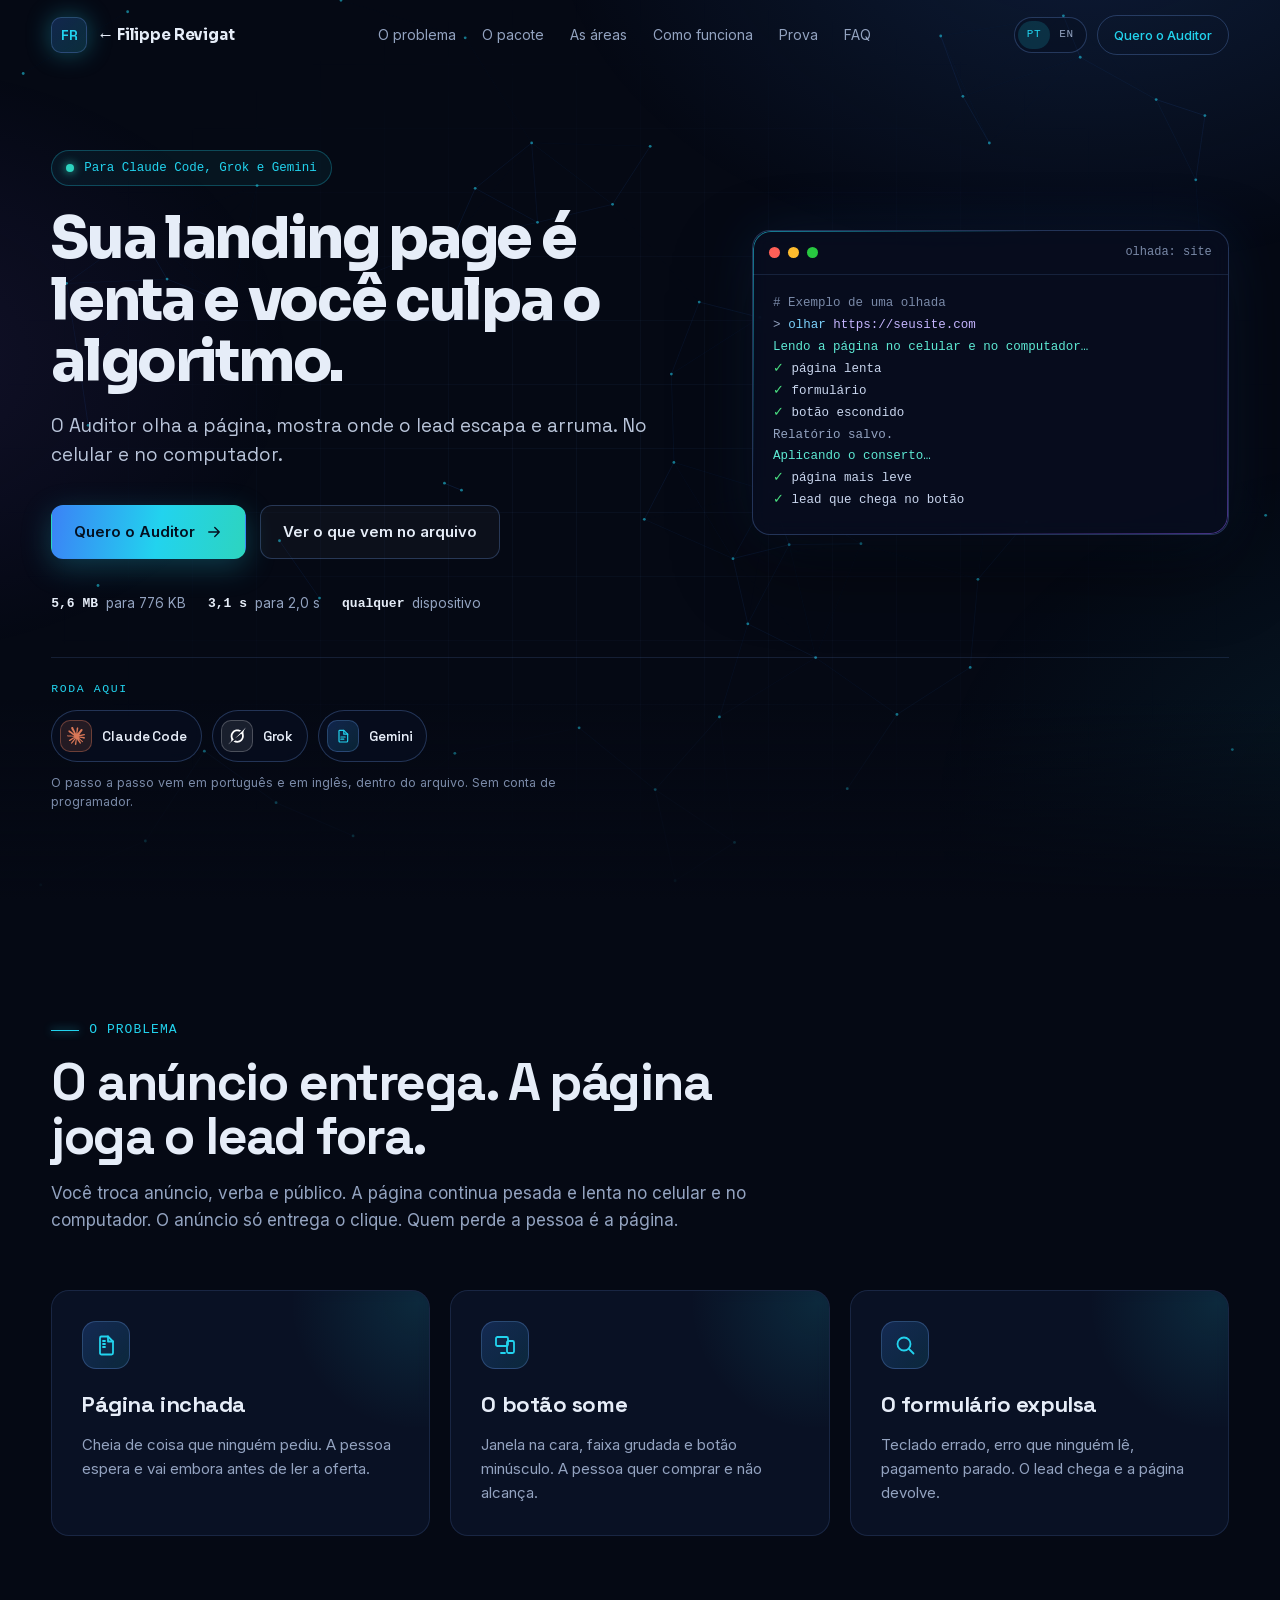
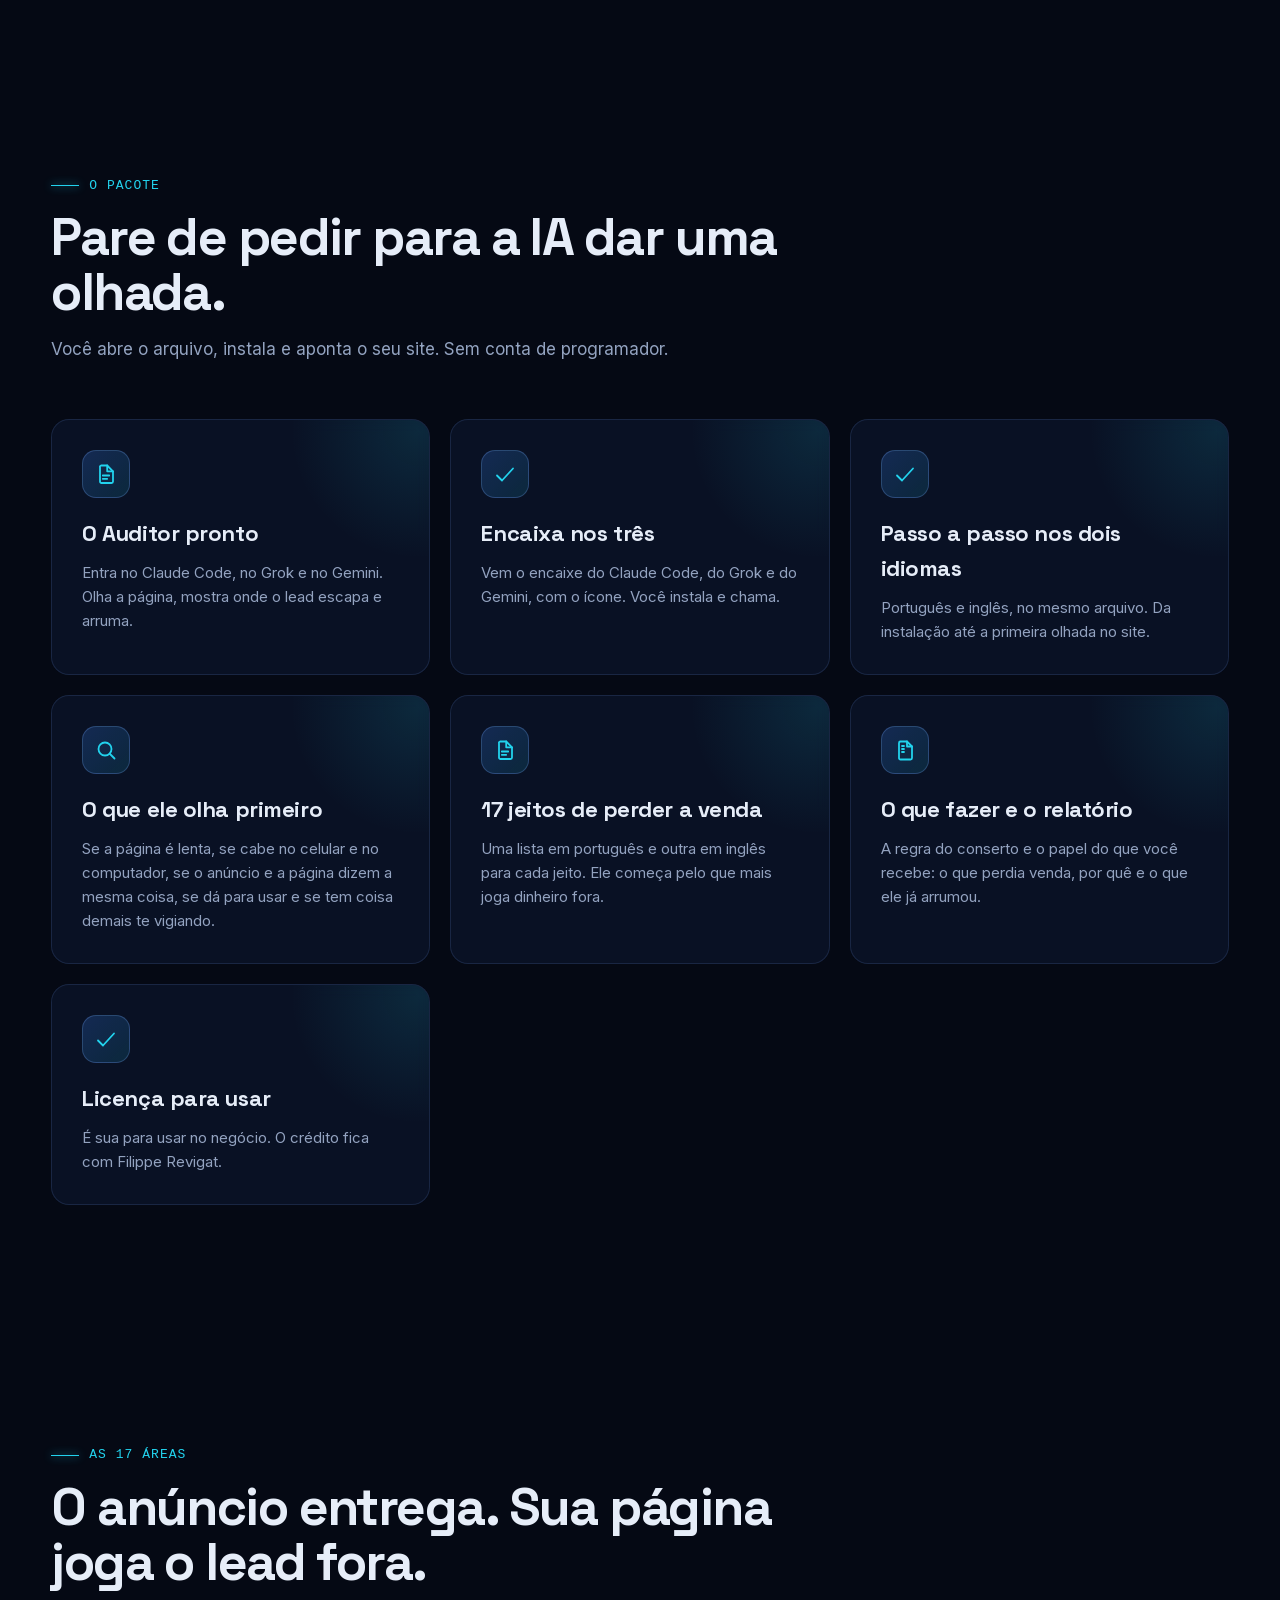
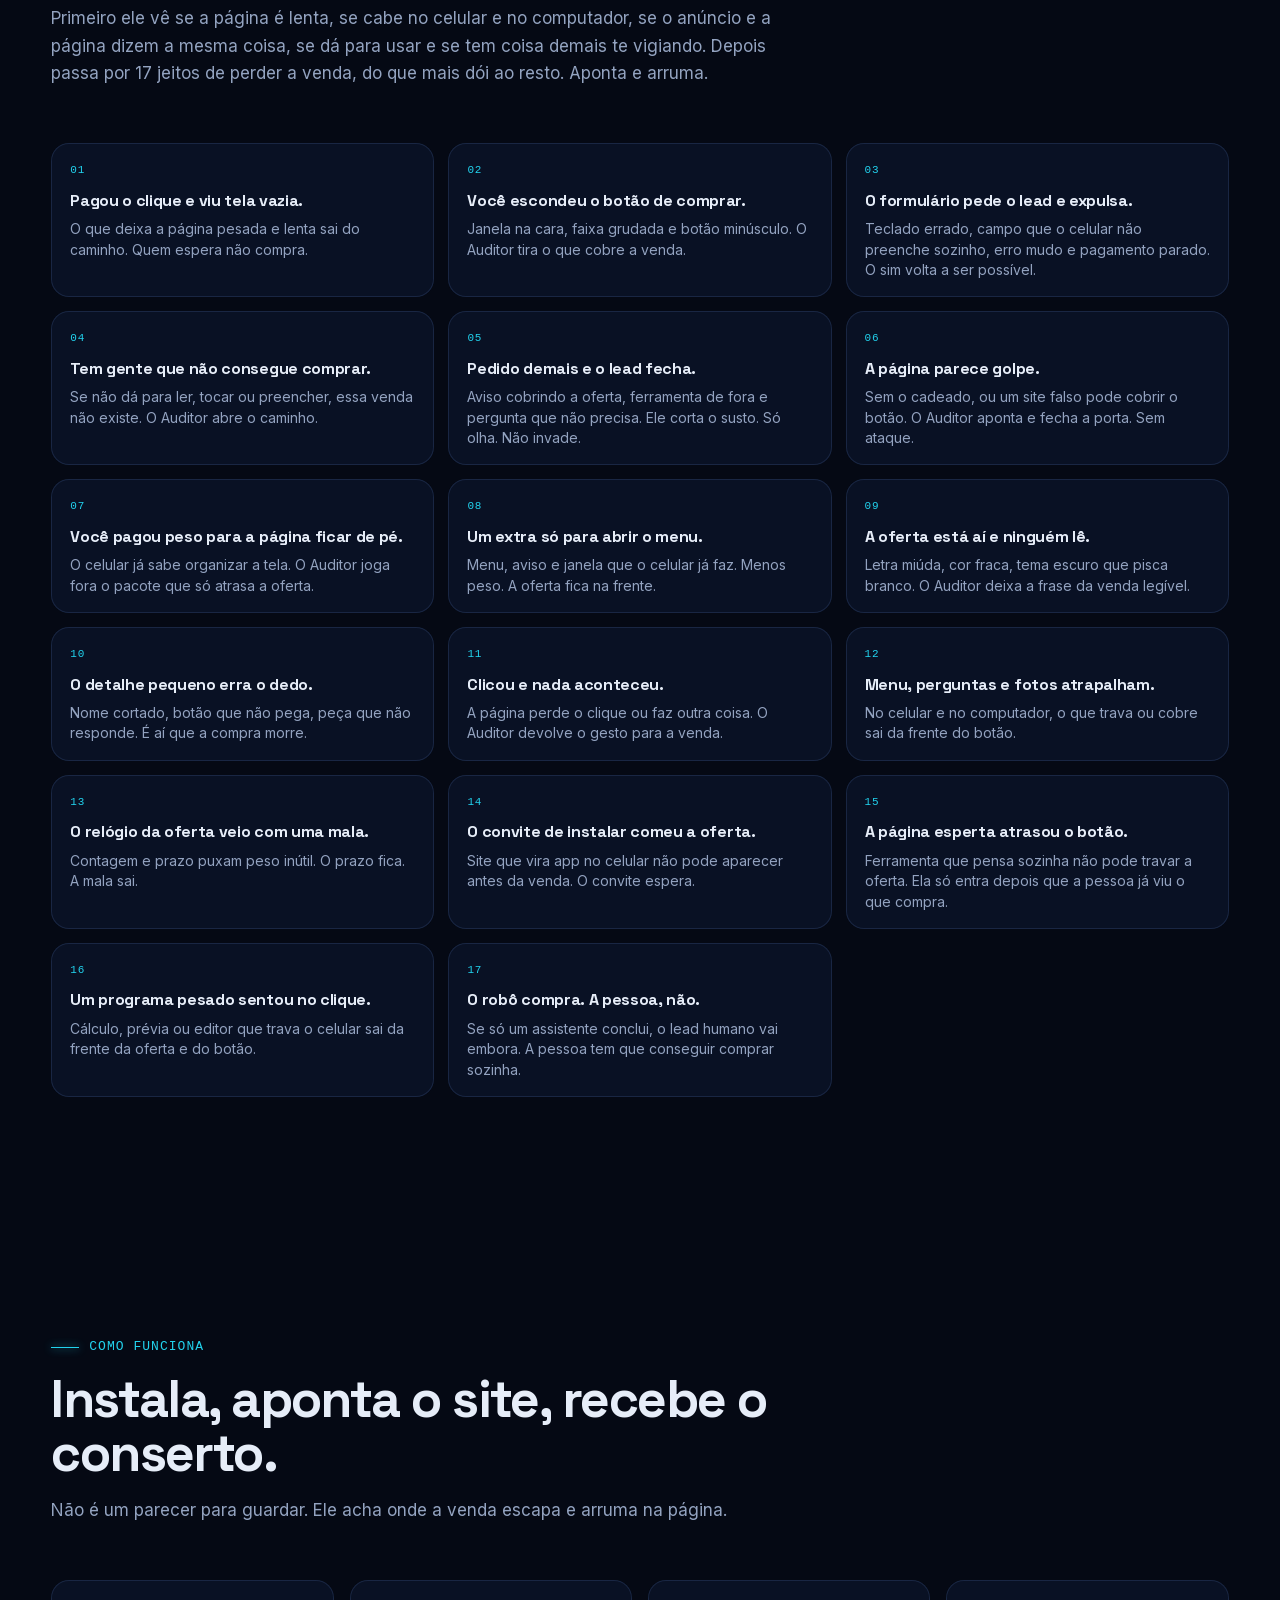
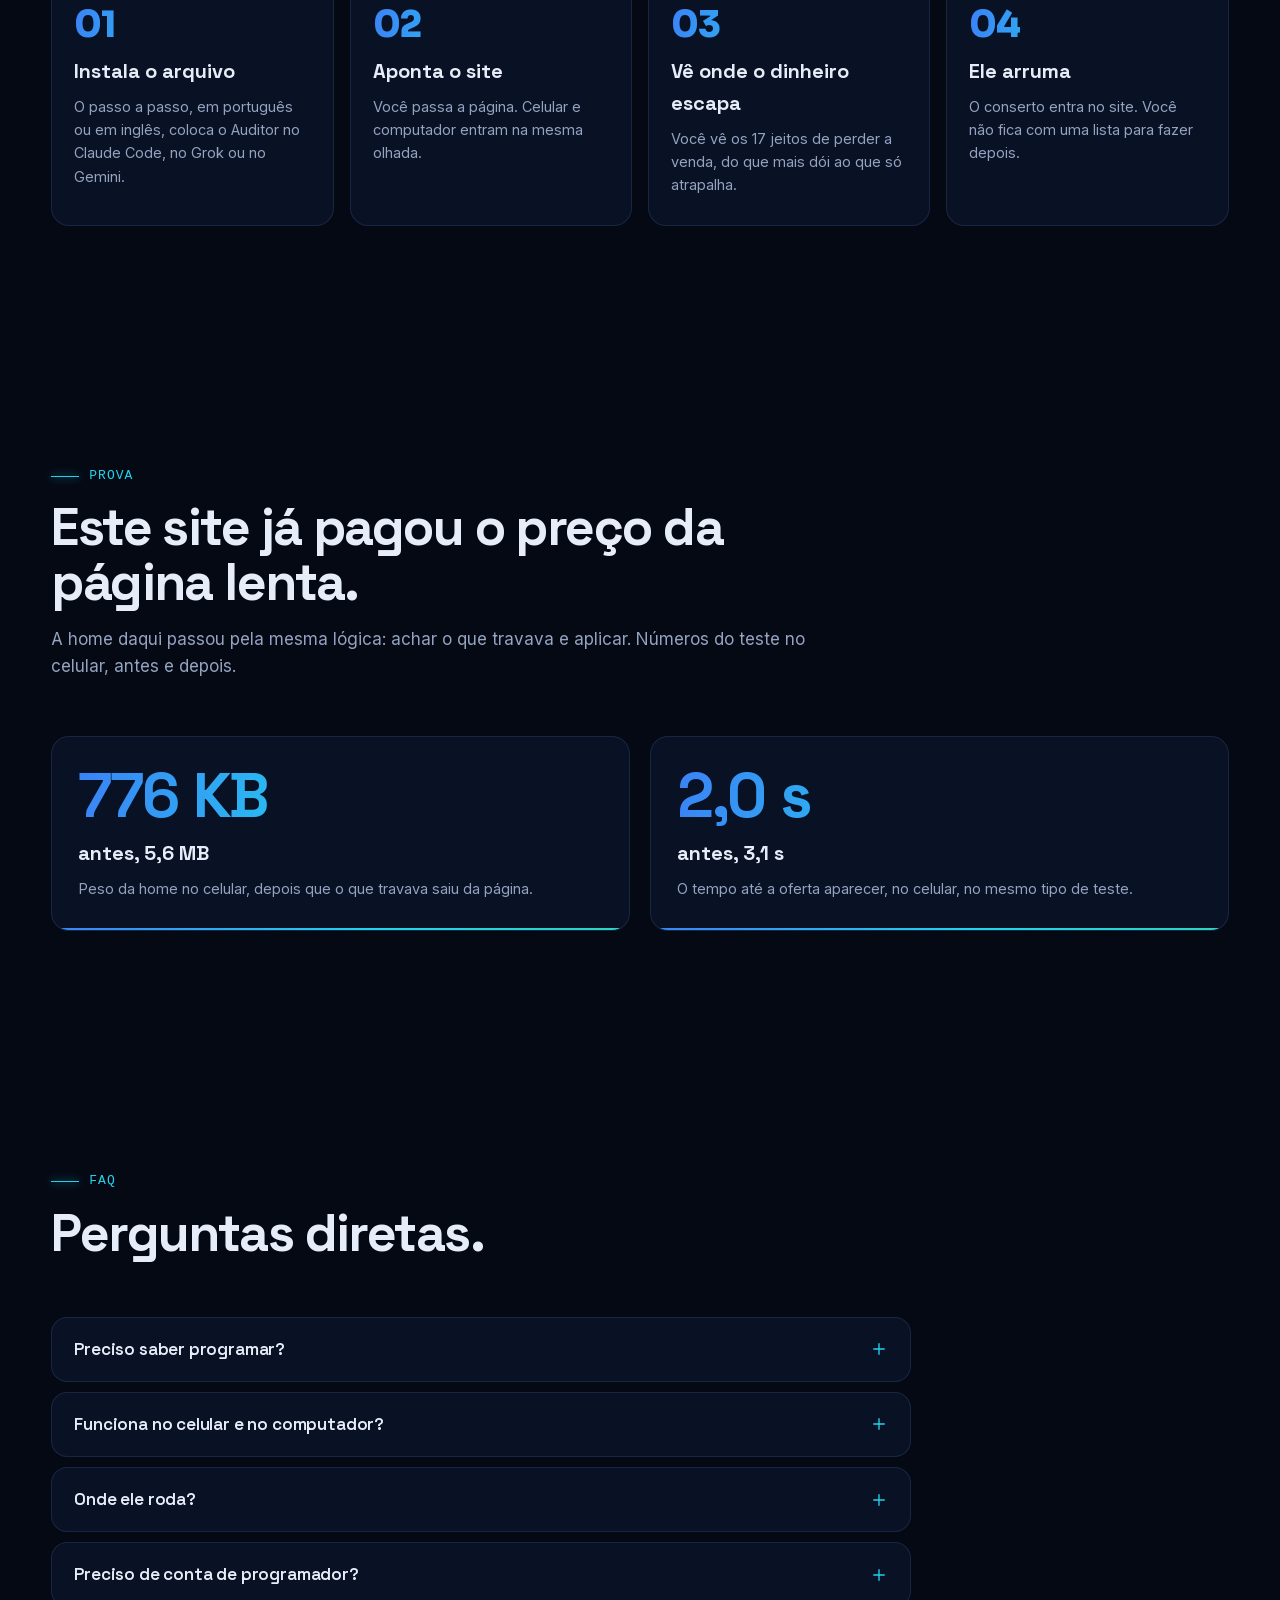
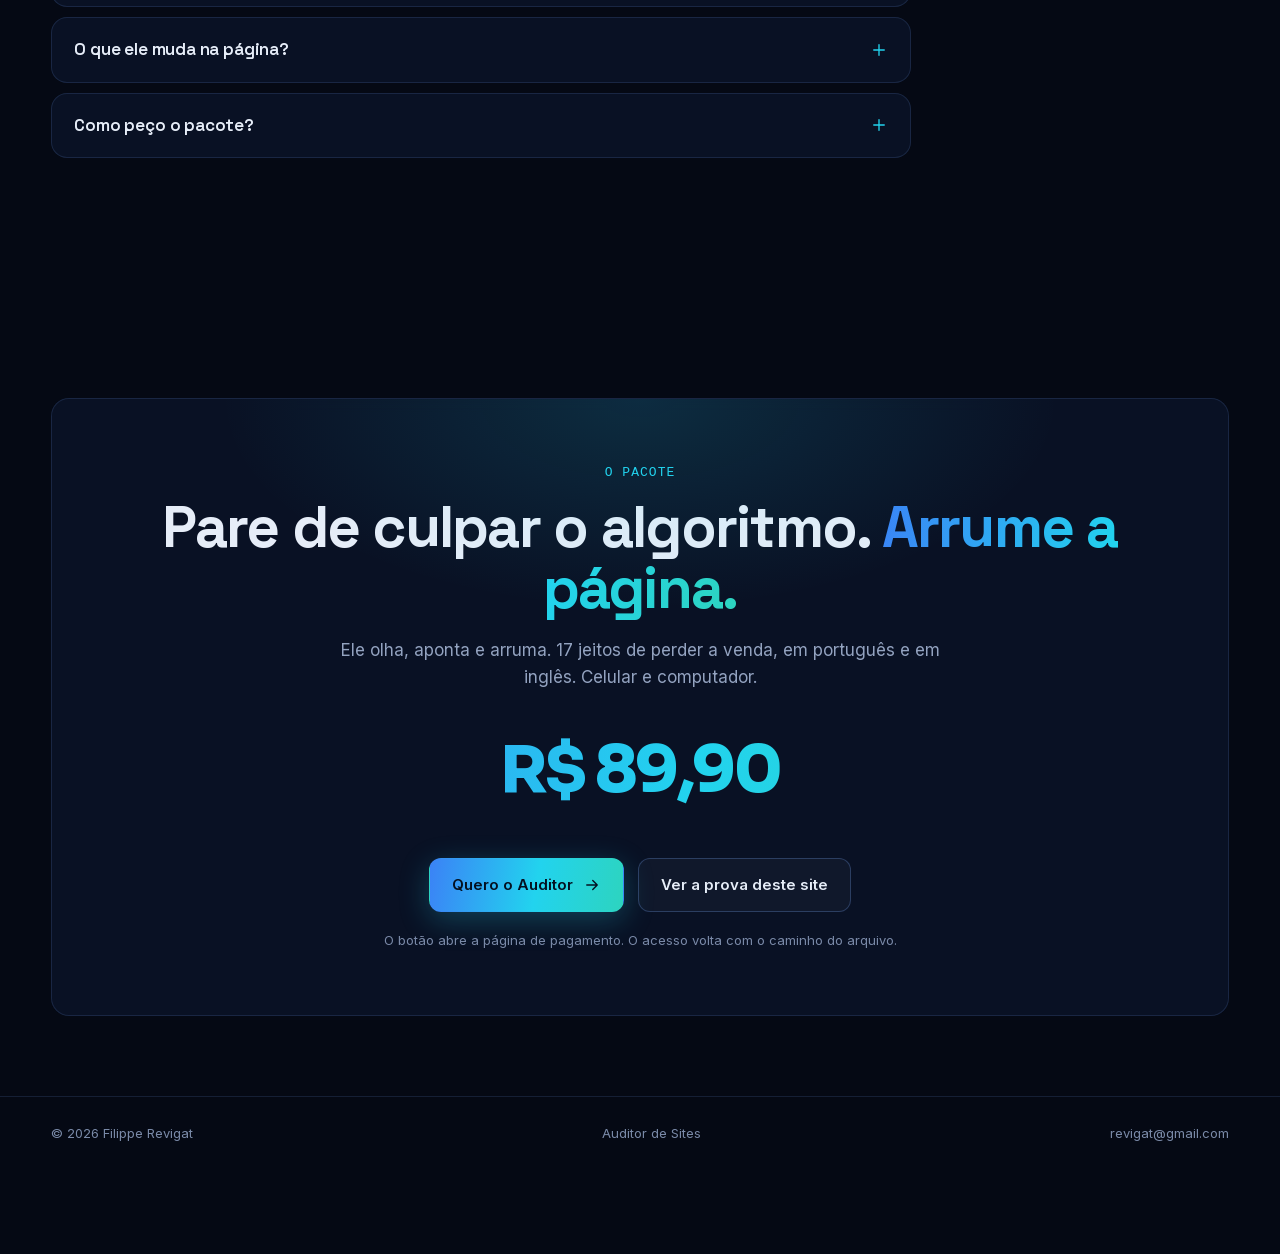
==== auditor-de-sites/index.html @ 892c4bd6 "Reescreve a landing do Auditor em linguagem de dono de negócio. As 17 áreas e o pacote viram ganchos" ====
<!DOCTYPE html>
<html lang="pt-BR">
<head>
<meta charset="UTF-8">
<meta name="viewport" content="width=device-width, initial-scale=1">
<title>Auditor de Sites | Filippe Revigat</title>
<meta name="description" content="O Auditor olha a página, mostra onde o lead escapa e arruma. No celular e no computador.">
<meta name="theme-color" content="#050914">
<meta property="og:title" content="Auditor de Sites | Filippe Revigat">
<meta property="og:description" content="Sua landing page é lenta e você culpa o algoritmo. O Auditor mostra onde o lead escapa e arruma.">
<meta property="og:type" content="website">
<meta property="og:url" content="https://revigat.github.io/auditor-de-sites/">
<meta property="og:locale" content="pt_BR">
<meta property="og:locale:alternate" content="en_US">
<link rel="canonical" href="https://revigat.github.io/auditor-de-sites/">
<link rel="alternate" hreflang="pt-BR" href="https://revigat.github.io/auditor-de-sites/">
<link rel="alternate" hreflang="en" href="https://revigat.github.io/auditor-de-sites/en/">
<link rel="alternate" hreflang="x-default" href="https://revigat.github.io/auditor-de-sites/">
<link rel="preload" href="../assets/fonts/sora.woff2" as="font" type="font/woff2" crossorigin>
<link rel="stylesheet" href="../departamento-marketing/assets/styles.css">
<link rel="stylesheet" href="assets/extra.css">
<link rel="icon" href="data:image/svg+xml,%3Csvg xmlns='http://www.w3.org/2000/svg' viewBox='0 0 64 64'%3E%3Crect width='64' height='64' rx='14' fill='%23050914'/%3E%3Ctext x='50%25' y='58%25' text-anchor='middle' font-family='Arial' font-weight='700' font-size='28' fill='%2322d3ee'%3EFR%3C/text%3E%3C/svg%3E">
<!-- Reddit Pixel -->
<script>
!function(w,d){if(!w.rdt){var p=w.rdt=function(){p.sendEvent?p.sendEvent.apply(p,arguments):p.callQueue.push(arguments)};p.callQueue=[];var t=d.createElement("script");t.src="https://www.redditstatic.com/ads/pixel.js";t.async=!0;var s=d.getElementsByTagName("script")[0];s.parentNode.insertBefore(t,s)}}(window,document);
rdt('init','a2_k0fe9et4p99n');
rdt('track', 'PageVisit');
</script>
<!-- DO NOT MODIFY UNLESS TO REPLACE A USER IDENTIFIER -->
<!-- End Reddit Pixel -->
</head>
<body data-cta="https://pay.kiwify.com.br/9SfItxJ">
<a class="skip" href="#conteudo">Pular para o conteúdo</a>
<div class="progress" id="progress"></div>
<svg width="0" height="0" style="position:absolute" aria-hidden="true">
  <symbol id="i-arrow" viewBox="0 0 24 24"><path fill="none" stroke="currentColor" stroke-width="1.8" stroke-linecap="round" stroke-linejoin="round" d="M5 12h14M13 6l6 6-6 6"/></symbol>
  <symbol id="i-search" viewBox="0 0 24 24"><g fill="none" stroke="currentColor" stroke-width="1.8" stroke-linecap="round"><circle cx="11" cy="11" r="6.5"/><path d="m16 16 4.5 4.5"/></g></symbol>
  <symbol id="i-plus" viewBox="0 0 24 24"><path fill="none" stroke="currentColor" stroke-width="1.8" stroke-linecap="round" d="M12 5v14M5 12h14"/></symbol>
  <symbol id="i-skillfile" viewBox="0 0 24 24"><g fill="none" stroke="currentColor" stroke-width="1.8" stroke-linecap="round" stroke-linejoin="round"><path d="M7 3.5h6.2L19 9.3V19.5A1.5 1.5 0 0 1 17.5 21h-10A1.5 1.5 0 0 1 6 19.5v-14A1.5 1.5 0 0 1 7 3.5z"/><path d="M13.2 3.5V9.3H19"/><path d="M8.8 13.5h6.4M8.8 16.8h4.4"/></g></symbol>
  <symbol id="i-check" viewBox="0 0 24 24"><g fill="none" stroke="currentColor" stroke-width="1.8" stroke-linecap="round" stroke-linejoin="round"><path d="M4 13.5 9 18.5 20 6.5"/></g></symbol>
  <symbol id="i-device" viewBox="0 0 24 24"><g fill="none" stroke="currentColor" stroke-width="1.8" stroke-linecap="round" stroke-linejoin="round"><rect x="3" y="4" width="12" height="9" rx="1.5"/><rect x="14" y="8" width="7" height="12" rx="1.5"/><path d="M8 20h4"/></g></symbol>
  <symbol id="i-zip" viewBox="0 0 24 24"><g fill="none" stroke="currentColor" stroke-width="1.8" stroke-linecap="round" stroke-linejoin="round"><path d="M7 3.5h7l5 5V20a1.5 1.5 0 0 1-1.5 1.5h-10A1.5 1.5 0 0 1 6 20V5A1.5 1.5 0 0 1 7.5 3.5H7z"/><path d="M14 3.5V8.5h5M9 8h2M9 11h2M9 14h2"/></g></symbol>
</svg>

<header class="nav" id="nav">
  <div class="wrap">
    <a href="/" class="logo" aria-label="Voltar ao portfólio de Filippe Revigat"><span class="logo-mark">FR</span><span>← Filippe Revigat</span></a>
    <nav class="nav-links" id="navLinks">
      <a href="#conteudo">O problema</a>
      <a href="#pacote">O pacote</a>
      <a href="#areas">As áreas</a>
      <a href="#como">Como funciona</a>
      <a href="#prova">Prova</a>
      <a href="#faq">FAQ</a>
    </nav>
    <div class="nav-tools">
      <nav class="lang-switch" aria-label="Idioma">
        <a href="/auditor-de-sites/" hreflang="pt-BR" lang="pt-BR" aria-current="page" aria-label="Português">PT</a>
        <a href="/auditor-de-sites/en/" hreflang="en" lang="en" aria-label="English">EN</a>
      </nav>
      <a class="nav-cta" data-cta href="https://pay.kiwify.com.br/9SfItxJ">Quero o Auditor</a>
      <button class="burger" id="burger" aria-label="Abrir menu" aria-expanded="false" type="button" data-open="Abrir menu" data-close="Fechar menu"><span></span><span></span><span></span></button>
    </div>
  </div>
</header>

<section class="hero" id="top">
  <canvas id="net" aria-hidden="true"></canvas>
  <div class="wrap hero-grid">
    <div>
      <span class="eyebrow"><span class="dot" aria-hidden="true"></span> Para Claude Code, Grok e Gemini</span>
      <h1>Sua landing page é lenta e você culpa o algoritmo.</h1>
      <p class="title">O Auditor olha a página, mostra onde o lead escapa e arruma. No celular e no computador.</p>
      <div class="ctas">
        <a class="btn btn-primary" data-cta href="https://pay.kiwify.com.br/9SfItxJ">Quero o Auditor <svg><use href="#i-arrow"/></svg></a>
        <a class="btn btn-ghost" href="#pacote">Ver o que vem no arquivo</a>
      </div>
      <div class="hero-meta">
        <span><b>5,6 MB</b> para 776 KB</span>
        <span><b>3,1 s</b> para 2,0 s</span>
        <span><b>qualquer</b> dispositivo</span>
      </div>
    </div>
    <div class="term reveal" aria-label="Exemplo de uma olhada">
      <div class="term-head"><i></i><i></i><i></i><b>olhada: site</b></div>
      <pre><span class="c"># Exemplo de uma olhada</span>
<span class="p">&gt;</span> <span class="k">olhar</span> <span class="n">https://seusite.com</span>
<span class="s">Lendo a página no celular e no computador…</span>
<span class="ok">✓</span> página lenta
<span class="ok">✓</span> formulário
<span class="ok">✓</span> botão escondido
<span class="p">Relatório salvo.</span>
<span class="s">Aplicando o conserto…</span>
<span class="ok">✓</span> página mais leve
<span class="ok">✓</span> lead que chega no botão</pre>
    </div>
  </div>
  <div class="compat wrap">
    <p class="compat-kicker">Roda aqui</p>
    <ul class="compat-list">
      <li>
        <span class="compat-ico brand-claude" aria-hidden="true"><img src="../departamento-marketing/assets/logo-claude.svg" alt="" width="18" height="18"></span>
        <span class="compat-txt"><b>Claude Code</b></span>
      </li>
      <li>
        <span class="compat-ico brand-grok" aria-hidden="true"><img src="../departamento-marketing/assets/logo-grok.svg" alt="" width="18" height="18"></span>
        <span class="compat-txt"><b>Grok</b></span>
      </li>
      <li>
        <span class="compat-ico" aria-hidden="true"><svg><use href="#i-skillfile"/></svg></span>
        <span class="compat-txt"><b>Gemini</b></span>
      </li>
    </ul>
    <p class="compat-note">O passo a passo vem em português e em inglês, dentro do arquivo. Sem conta de programador.</p>
  </div>
</section>

<section id="conteudo">
  <div class="wrap">
    <div class="sec-head reveal">
      <div class="sec-tag">O PROBLEMA</div>
      <h2>O anúncio entrega. A página joga o lead fora.</h2>
      <p>Você troca anúncio, verba e público. A página continua pesada e lenta no celular e no computador. O anúncio só entrega o clique. Quem perde a pessoa é a página.</p>
    </div>
    <div class="pain-grid">
      <article class="card pain reveal">
        <div class="pain-ico" aria-hidden="true"><svg><use href="#i-zip"/></svg></div>
        <h3>Página inchada</h3>
        <p>Cheia de coisa que ninguém pediu. A pessoa espera e vai embora antes de ler a oferta.</p>
      </article>
      <article class="card pain reveal d1">
        <div class="pain-ico" aria-hidden="true"><svg><use href="#i-device"/></svg></div>
        <h3>O botão some</h3>
        <p>Janela na cara, faixa grudada e botão minúsculo. A pessoa quer comprar e não alcança.</p>
      </article>
      <article class="card pain reveal d2">
        <div class="pain-ico" aria-hidden="true"><svg><use href="#i-search"/></svg></div>
        <h3>O formulário expulsa</h3>
        <p>Teclado errado, erro que ninguém lê, pagamento parado. O lead chega e a página devolve.</p>
      </article>
    </div>
  </div>
</section>

<section id="pacote">
  <div class="wrap">
    <div class="sec-head reveal">
      <div class="sec-tag">O PACOTE</div>
      <h2>Pare de pedir para a IA dar uma olhada.</h2>
      <p>Você abre o arquivo, instala e aponta o seu site. Sem conta de programador.</p>
    </div>
    <div class="pack">
      <article class="card pain reveal">
        <div class="pain-ico" aria-hidden="true"><svg><use href="#i-skillfile"/></svg></div>
        <h3>O Auditor pronto</h3>
        <p>Entra no Claude Code, no Grok e no Gemini. Olha a página, mostra onde o lead escapa e arruma.</p>
      </article>
      <article class="card pain reveal d1">
        <div class="pain-ico" aria-hidden="true"><svg><use href="#i-check"/></svg></div>
        <h3>Encaixa nos três</h3>
        <p>Vem o encaixe do Claude Code, do Grok e do Gemini, com o ícone. Você instala e chama.</p>
      </article>
      <article class="card pain reveal d2">
        <div class="pain-ico" aria-hidden="true"><svg><use href="#i-check"/></svg></div>
        <h3>Passo a passo nos dois idiomas</h3>
        <p>Português e inglês, no mesmo arquivo. Da instalação até a primeira olhada no site.</p>
      </article>
      <article class="card pain reveal">
        <div class="pain-ico" aria-hidden="true"><svg><use href="#i-search"/></svg></div>
        <h3>O que ele olha primeiro</h3>
        <p>Se a página é lenta, se cabe no celular e no computador, se o anúncio e a página dizem a mesma coisa, se dá para usar e se tem coisa demais te vigiando.</p>
      </article>
      <article class="card pain reveal d1">
        <div class="pain-ico" aria-hidden="true"><svg><use href="#i-skillfile"/></svg></div>
        <h3>17 jeitos de perder a venda</h3>
        <p>Uma lista em português e outra em inglês para cada jeito. Ele começa pelo que mais joga dinheiro fora.</p>
      </article>
      <article class="card pain reveal d2">
        <div class="pain-ico" aria-hidden="true"><svg><use href="#i-zip"/></svg></div>
        <h3>O que fazer e o relatório</h3>
        <p>A regra do conserto e o papel do que você recebe: o que perdia venda, por quê e o que ele já arrumou.</p>
      </article>
      <article class="card pain reveal">
        <div class="pain-ico" aria-hidden="true"><svg><use href="#i-check"/></svg></div>
        <h3>Licença para usar</h3>
        <p>É sua para usar no negócio. O crédito fica com Filippe Revigat.</p>
      </article>
    </div>
  </div>
</section>

<section id="areas">
  <div class="wrap">
    <div class="sec-head reveal">
      <div class="sec-tag">AS 17 ÁREAS</div>
      <h2>O anúncio entrega. Sua página joga o lead fora.</h2>
      <p>Primeiro ele vê se a página é lenta, se cabe no celular e no computador, se o anúncio e a página dizem a mesma coisa, se dá para usar e se tem coisa demais te vigiando. Depois passa por 17 jeitos de perder a venda, do que mais dói ao resto. Aponta e arruma.</p>
    </div>
    <div class="areas">
      <article class="card area reveal"><div class="n">01</div><b>Pagou o clique e viu tela vazia.</b><span>O que deixa a página pesada e lenta sai do caminho. Quem espera não compra.</span></article>
      <article class="card area reveal d1"><div class="n">02</div><b>Você escondeu o botão de comprar.</b><span>Janela na cara, faixa grudada e botão minúsculo. O Auditor tira o que cobre a venda.</span></article>
      <article class="card area reveal d2"><div class="n">03</div><b>O formulário pede o lead e expulsa.</b><span>Teclado errado, campo que o celular não preenche sozinho, erro mudo e pagamento parado. O sim volta a ser possível.</span></article>
      <article class="card area reveal"><div class="n">04</div><b>Tem gente que não consegue comprar.</b><span>Se não dá para ler, tocar ou preencher, essa venda não existe. O Auditor abre o caminho.</span></article>
      <article class="card area reveal d1"><div class="n">05</div><b>Pedido demais e o lead fecha.</b><span>Aviso cobrindo a oferta, ferramenta de fora e pergunta que não precisa. Ele corta o susto. Só olha. Não invade.</span></article>
      <article class="card area reveal d2"><div class="n">06</div><b>A página parece golpe.</b><span>Sem o cadeado, ou um site falso pode cobrir o botão. O Auditor aponta e fecha a porta. Sem ataque.</span></article>
      <article class="card area reveal"><div class="n">07</div><b>Você pagou peso para a página ficar de pé.</b><span>O celular já sabe organizar a tela. O Auditor joga fora o pacote que só atrasa a oferta.</span></article>
      <article class="card area reveal d1"><div class="n">08</div><b>Um extra só para abrir o menu.</b><span>Menu, aviso e janela que o celular já faz. Menos peso. A oferta fica na frente.</span></article>
      <article class="card area reveal d2"><div class="n">09</div><b>A oferta está aí e ninguém lê.</b><span>Letra miúda, cor fraca, tema escuro que pisca branco. O Auditor deixa a frase da venda legível.</span></article>
      <article class="card area reveal"><div class="n">10</div><b>O detalhe pequeno erra o dedo.</b><span>Nome cortado, botão que não pega, peça que não responde. É aí que a compra morre.</span></article>
      <article class="card area reveal d1"><div class="n">11</div><b>Clicou e nada aconteceu.</b><span>A página perde o clique ou faz outra coisa. O Auditor devolve o gesto para a venda.</span></article>
      <article class="card area reveal d2"><div class="n">12</div><b>Menu, perguntas e fotos atrapalham.</b><span>No celular e no computador, o que trava ou cobre sai da frente do botão.</span></article>
      <article class="card area reveal"><div class="n">13</div><b>O relógio da oferta veio com uma mala.</b><span>Contagem e prazo puxam peso inútil. O prazo fica. A mala sai.</span></article>
      <article class="card area reveal d1"><div class="n">14</div><b>O convite de instalar comeu a oferta.</b><span>Site que vira app no celular não pode aparecer antes da venda. O convite espera.</span></article>
      <article class="card area reveal d2"><div class="n">15</div><b>A página esperta atrasou o botão.</b><span>Ferramenta que pensa sozinha não pode travar a oferta. Ela só entra depois que a pessoa já viu o que compra.</span></article>
      <article class="card area reveal"><div class="n">16</div><b>Um programa pesado sentou no clique.</b><span>Cálculo, prévia ou editor que trava o celular sai da frente da oferta e do botão.</span></article>
      <article class="card area reveal d1"><div class="n">17</div><b>O robô compra. A pessoa, não.</b><span>Se só um assistente conclui, o lead humano vai embora. A pessoa tem que conseguir comprar sozinha.</span></article>
    </div>
  </div>
</section>

<section id="como">
  <div class="wrap">
    <div class="sec-head reveal">
      <div class="sec-tag">COMO FUNCIONA</div>
      <h2>Instala, aponta o site, recebe o conserto.</h2>
      <p>Não é um parecer para guardar. Ele acha onde a venda escapa e arruma na página.</p>
    </div>
    <div class="steps">
      <article class="card step reveal">
        <div class="n">01</div>
        <h3>Instala o arquivo</h3>
        <p>O passo a passo, em português ou em inglês, coloca o Auditor no Claude Code, no Grok ou no Gemini.</p>
      </article>
      <article class="card step reveal d1">
        <div class="n">02</div>
        <h3>Aponta o site</h3>
        <p>Você passa a página. Celular e computador entram na mesma olhada.</p>
      </article>
      <article class="card step reveal d2">
        <div class="n">03</div>
        <h3>Vê onde o dinheiro escapa</h3>
        <p>Você vê os 17 jeitos de perder a venda, do que mais dói ao que só atrapalha.</p>
      </article>
      <article class="card step reveal d3">
        <div class="n">04</div>
        <h3>Ele arruma</h3>
        <p>O conserto entra no site. Você não fica com uma lista para fazer depois.</p>
      </article>
    </div>
  </div>
</section>

<section id="prova">
  <div class="wrap">
    <div class="sec-head reveal">
      <div class="sec-tag">PROVA</div>
      <h2>Este site já pagou o preço da página lenta.</h2>
      <p>A home daqui passou pela mesma lógica: achar o que travava e aplicar. Números do teste no celular, antes e depois.</p>
    </div>
    <div class="proof">
      <article class="card inside reveal">
        <div class="num">776 KB</div>
        <h3>antes, 5,6 MB</h3>
        <p>Peso da home no celular, depois que o que travava saiu da página.</p>
      </article>
      <article class="card inside reveal d1">
        <div class="num">2,0 s</div>
        <h3>antes, 3,1 s</h3>
        <p>O tempo até a oferta aparecer, no celular, no mesmo tipo de teste.</p>
      </article>
    </div>
  </div>
</section>

<section id="faq">
  <div class="wrap">
    <div class="sec-head reveal">
      <div class="sec-tag">FAQ</div>
      <h2>Perguntas diretas.</h2>
    </div>
    <div class="faq-list" id="faqList">
      <div class="faq">
        <button type="button" aria-expanded="false"><span>Preciso saber programar?</span><svg aria-hidden="true"><use href="#i-plus"/></svg></button>
        <div class="ans"><p>Não. O passo a passo, em português e em inglês, leva até o Auditor pronto no Claude Code, no Grok ou no Gemini.</p></div>
      </div>
      <div class="faq">
        <button type="button" aria-expanded="false"><span>Funciona no celular e no computador?</span><svg aria-hidden="true"><use href="#i-plus"/></svg></button>
        <div class="ans"><p>Sim. Celular e computador entram na mesma olhada. A página precisa vender nos dois.</p></div>
      </div>
      <div class="faq">
        <button type="button" aria-expanded="false"><span>Onde ele roda?</span><svg aria-hidden="true"><use href="#i-plus"/></svg></button>
        <div class="ans"><p>No Claude Code, no Grok e no Gemini. O passo a passo diz como instalar em cada um.</p></div>
      </div>
      <div class="faq">
        <button type="button" aria-expanded="false"><span>Preciso de conta de programador?</span><svg aria-hidden="true"><use href="#i-plus"/></svg></button>
        <div class="ans"><p>Não. Você recebe um arquivo e instala por ele.</p></div>
      </div>
      <div class="faq">
        <button type="button" aria-expanded="false"><span>O que ele muda na página?</span><svg aria-hidden="true"><use href="#i-plus"/></svg></button>
        <div class="ans"><p>O que deixa a página lenta, o que esconde o botão, o formulário que expulsa e os outros jeitos de perder a venda. Ele arruma. No susto e na porta aberta, só olha. Não invade.</p></div>
      </div>
      <div class="faq">
        <button type="button" aria-expanded="false"><span>Como peço o pacote?</span><svg aria-hidden="true"><use href="#i-plus"/></svg></button>
        <div class="ans"><p>O botão abre a página de pagamento. O acesso volta com o caminho do arquivo.</p></div>
      </div>
    </div>
  </div>
</section>

<section class="buy" id="pedir">
  <div class="wrap">
    <div class="card buy-box reveal">
      <div class="sec-tag center">O PACOTE</div>
      <h2>Pare de culpar o algoritmo. <span class="grad-text">Arrume a página.</span></h2>
      <p class="lead">Ele olha, aponta e arruma. 17 jeitos de perder a venda, em português e em inglês. Celular e computador.</p>
      <div class="price">R$ 89,90</div>
      <div class="ctas">
        <a class="btn btn-primary" data-cta href="https://pay.kiwify.com.br/9SfItxJ">Quero o Auditor <svg><use href="#i-arrow"/></svg></a>
        <a class="btn btn-ghost" href="#prova">Ver a prova deste site</a>
      </div>
      <p class="buy-fine">O botão abre a página de pagamento. O acesso volta com o caminho do arquivo.</p>
    </div>
  </div>
</section>

<footer>
  <div class="wrap">
    <span>© <span id="y"></span> Filippe Revigat</span>
    <span>Auditor de Sites</span>
    <a href="mailto:revigat@gmail.com">revigat@gmail.com</a>
  </div>
</footer>

<div class="sticky" id="stickyCta" hidden>
  <div class="wrap">
    <div class="info">
      <strong>Auditor de Sites</strong>
      <span>R$ 89,90</span>
    </div>
    <a class="btn btn-primary" data-cta href="https://pay.kiwify.com.br/9SfItxJ">Quero o Auditor</a>
  </div>
</div>

<script src="assets/app.js"></script>
</body>
</html>
---- departamento-marketing/assets/styles.css ----
@font-face{font-family:"Space Grotesk";font-style:normal;font-weight:400 700;font-display:swap;src:url("../../assets/fonts/space-grotesk.woff2") format("woff2");unicode-range:U+0000-00FF,U+0131,U+0152-0153,U+02BB-02BC,U+02C6,U+02DA,U+02DC,U+0304,U+0308,U+0329,U+2000-206F,U+20AC,U+2122,U+2191,U+2193,U+2212,U+2215,U+FEFF,U+FFFD}
@font-face{font-family:"Inter";font-style:normal;font-weight:400 700;font-display:swap;src:url("../../assets/fonts/inter.woff2") format("woff2");unicode-range:U+0000-00FF,U+0131,U+0152-0153,U+02BB-02BC,U+02C6,U+02DA,U+02DC,U+0304,U+0308,U+0329,U+2000-206F,U+20AC,U+2122,U+2191,U+2193,U+2212,U+2215,U+FEFF,U+FFFD}
@font-face{font-family:"Sora";font-style:normal;font-weight:700 800;font-display:swap;src:url("../../assets/fonts/sora.woff2") format("woff2");unicode-range:U+0000-00FF,U+0131,U+0152-0153,U+02BB-02BC,U+02C6,U+02DA,U+02DC,U+0304,U+0308,U+0329,U+2000-206F,U+20AC,U+2122,U+2191,U+2193,U+2212,U+2215,U+FEFF,U+FFFD}
@font-face{font-family:"Sora Fallback";src:local("Arial"),local("Liberation Sans");font-weight:700 800;font-style:normal;size-adjust:110.72%;ascent-override:87.61%;descent-override:26.19%;line-gap-override:0%}
@font-face{font-family:"Inter Fallback";src:local("Arial"),local("Liberation Sans");font-weight:400 700;font-style:normal;size-adjust:107.4%;ascent-override:90.2%;descent-override:22.46%;line-gap-override:0%}
@font-face{font-family:"Space Grotesk Fallback";src:local("Arial"),local("Liberation Sans");font-weight:400 700;font-style:normal;size-adjust:110.98%;ascent-override:88.66%;descent-override:26.31%;line-gap-override:0%}
:root{
  --bg:#050914; --bg2:#0a1124; --panel:rgba(14,24,48,.62); --panel-solid:#0c1530;
  --line:rgba(120,170,255,.14); --line2:rgba(120,170,255,.26);
  --text:#e6edf8; --muted:#93a3c0; --dim:#7a8aa8;
  --blue:#3b82f6; --blue2:#2f6bff; --cyan:#22d3ee; --teal:#2dd4bf; --teal2:#5eead4; --violet:#8b5cf6;
  --grad:linear-gradient(100deg,#3b82f6 0%,#22d3ee 55%,#2dd4bf 100%);
  --grad2:linear-gradient(120deg,#8b5cf6,#3b82f6 50%,#22d3ee);
  --glow:0 0 24px rgba(34,211,238,.35);
  --radius:18px;
  --fh:"Space Grotesk","Space Grotesk Fallback",ui-sans-serif,system-ui,-apple-system,"Segoe UI",Roboto,Arial,sans-serif;
  --fb:"Inter","Inter Fallback",ui-sans-serif,system-ui,-apple-system,"Segoe UI",Roboto,Arial,sans-serif;
  --fm:ui-monospace,SFMono-Regular,Menlo,Consolas,"Liberation Mono",monospace;
}
*{box-sizing:border-box;margin:0;padding:0}
html{scroll-behavior:smooth;scroll-padding-top:80px}
body{background:var(--bg);color:var(--text);font-family:var(--fb);line-height:1.6;-webkit-font-smoothing:antialiased;overflow-x:hidden}
body::before{content:"";position:fixed;inset:0;pointer-events:none;z-index:0;
  background:radial-gradient(900px 600px at 85% -10%,rgba(59,130,246,.16),transparent 60%),
             radial-gradient(700px 500px at -10% 40%,rgba(139,92,246,.10),transparent 60%),
             radial-gradient(800px 600px at 110% 90%,rgba(34,211,238,.08),transparent 60%)}
body::after{content:"";position:fixed;inset:0;pointer-events:none;z-index:0;opacity:.35;
  background-image:linear-gradient(var(--line) 1px,transparent 1px),linear-gradient(90deg,var(--line) 1px,transparent 1px);
  background-size:64px 64px;mask-image:radial-gradient(ellipse at center,#000 10%,transparent 75%);-webkit-mask-image:radial-gradient(ellipse at center,#000 10%,transparent 75%)}
a{color:inherit;text-decoration:none}
::selection{background:rgba(34,211,238,.3)}
:focus-visible{outline:2px solid var(--cyan);outline-offset:3px;border-radius:6px}
.skip{position:absolute;left:-999px;top:8px;z-index:80;background:var(--grad);color:#041020;padding:10px 16px;border-radius:10px;font-weight:600}
.skip:focus{left:8px}
.wrap{width:min(1180px,92vw);margin:0 auto;position:relative;z-index:1}
section{position:relative;z-index:1;padding:120px 0}
.grad-text{background:var(--grad);-webkit-background-clip:text;background-clip:text;color:transparent}
.mono{font-family:var(--fm)}
.progress{position:fixed;top:0;left:0;height:2px;width:0;background:var(--grad);z-index:60;box-shadow:0 0 10px var(--cyan)}
.nav{position:fixed;top:0;left:0;right:0;z-index:50;transition:background .3s,border-color .3s;border-bottom:1px solid transparent}
.nav.scrolled{background:rgba(5,9,20,.72);backdrop-filter:blur(14px);-webkit-backdrop-filter:blur(14px);border-color:var(--line)}
.nav .wrap{display:flex;align-items:center;justify-content:space-between;height:70px}
.logo{display:flex;align-items:center;gap:10px;font-family:"Sora","Sora Fallback",var(--fh);font-weight:700;letter-spacing:-.01em;font-size:15px}
.logo-mark{width:36px;height:36px;border-radius:10px;display:grid;place-items:center;background:linear-gradient(135deg,rgba(59,130,246,.25),rgba(34,211,238,.18));border:1px solid var(--line2);font-size:14px;color:var(--cyan);box-shadow:var(--glow);font-family:var(--fh);font-weight:700}
.nav-links{display:flex;gap:26px;font-size:14px;color:var(--muted)}
.nav-links a{position:relative;transition:color .2s}
.nav-links a:hover,.nav-links a.active{color:var(--text)}
.nav-links a::after{content:"";position:absolute;left:0;bottom:-6px;height:2px;width:0;background:var(--grad);transition:width .3s;border-radius:2px}
.nav-links a:hover::after,.nav-links a.active::after{width:100%}
.nav-cta{font-size:13px;padding:9px 16px;border-radius:999px;border:1px solid var(--line2);color:var(--cyan);transition:all .25s;font-weight:500}
.nav-cta:hover{background:rgba(34,211,238,.1);box-shadow:var(--glow)}
.nav-tools{display:flex;align-items:center;gap:10px;flex:none}
.lang-switch{display:inline-flex;align-items:center;padding:3px;border:1px solid var(--line2);border-radius:999px;font-family:var(--fm);font-size:11px;letter-spacing:.06em;line-height:1;background:rgba(8,14,32,.45)}
.lang-switch a{color:var(--muted);padding:8px 9px;border-radius:999px;min-width:32px;min-height:28px;display:inline-flex;align-items:center;justify-content:center;text-align:center}
.lang-switch a:hover{color:var(--text)}
.lang-switch a[aria-current="page"]{background:rgba(34,211,238,.16);color:var(--cyan)}
.burger{display:none;background:none;border:1px solid var(--line2);border-radius:10px;width:42px;height:42px;color:var(--text);cursor:pointer}
.burger span{display:block;width:18px;height:2px;background:currentColor;margin:4px auto;transition:.3s}

.hero{min-height:100vh;min-height:100svh;display:flex;flex-direction:column;justify-content:center;padding:110px 0 48px;overflow:hidden}
#net{position:absolute;inset:0;width:100%;height:100%;z-index:0}
.hero::after{content:"";position:absolute;left:0;right:0;bottom:0;height:200px;background:linear-gradient(transparent,var(--bg));z-index:0;pointer-events:none}
.hero-grid{display:grid;grid-template-columns:1.15fr .85fr;gap:56px;align-items:center}
.eyebrow{display:inline-flex;align-items:center;gap:10px;font-family:var(--fm);font-size:12.5px;color:var(--cyan);padding:7px 14px;border-radius:999px;border:1px solid rgba(34,211,238,.28);background:rgba(34,211,238,.06)}
.dot{width:8px;height:8px;border-radius:50%;background:var(--teal);box-shadow:0 0 10px var(--teal);animation:pulse 2s infinite}
@keyframes pulse{0%,100%{opacity:1;transform:scale(1)}50%{opacity:.5;transform:scale(.75)}}
.hero h1{font-family:"Sora","Sora Fallback",var(--fh);font-weight:800;font-size:clamp(34px,4.8vw,58px);line-height:1.06;letter-spacing:-.04em;margin:22px 0 18px}
.hero .title{font-family:var(--fh);font-size:clamp(16px,1.6vw,19px);color:#c3cfe4;opacity:.95;max-width:640px;font-weight:400;line-height:1.55}
.ctas{display:flex;flex-wrap:wrap;gap:14px;margin-top:36px}
.btn{display:inline-flex;align-items:center;justify-content:center;gap:10px;padding:14px 22px;border-radius:12px;font-weight:600;font-size:15px;transition:transform .2s,box-shadow .25s,background .25s;border:1px solid transparent;cursor:pointer;font-family:var(--fb)}
.btn svg{width:18px;height:18px;flex:none}
.btn-primary{background:var(--grad);color:#041020;box-shadow:0 8px 30px rgba(34,211,238,.25)}
.btn-primary:hover{transform:translateY(-2px);box-shadow:0 12px 40px rgba(34,211,238,.45)}
.btn-ghost{border-color:var(--line2);background:rgba(255,255,255,.03);color:var(--text)}
.btn-ghost:hover{transform:translateY(-2px);border-color:rgba(34,211,238,.5);box-shadow:var(--glow)}
.hero-meta{display:flex;flex-wrap:wrap;gap:18px 22px;margin-top:34px;color:var(--muted);font-size:13.5px}
.hero-meta span{display:inline-flex;align-items:center;gap:8px}
.hero-meta b{color:var(--text);font-weight:600;font-family:var(--fm);font-size:13px}
.hero-meta svg{width:16px;height:16px;color:var(--cyan);flex:none}

.compat{position:relative;z-index:2;margin-top:42px;padding-top:22px;border-top:1px solid var(--line)}
.compat-kicker{font-family:var(--fm);font-size:11.5px;letter-spacing:.14em;text-transform:uppercase;color:var(--cyan);margin-bottom:12px}
.compat-list{list-style:none;display:flex;flex-wrap:wrap;gap:10px;align-items:stretch}
.compat-list li{display:inline-flex;align-items:center;gap:10px;padding:8px 14px 8px 8px;border-radius:999px;border:1px solid var(--line2);background:rgba(8,14,32,.72);backdrop-filter:blur(8px);-webkit-backdrop-filter:blur(8px);color:var(--text);min-height:52px}
.compat-ico{width:32px;height:32px;border-radius:10px;display:grid;place-items:center;flex:none;background:linear-gradient(135deg,rgba(59,130,246,.22),rgba(34,211,238,.12));border:1px solid var(--line2);color:var(--cyan)}
.compat-ico svg{width:16px;height:16px}
.compat-ico img{width:18px;height:18px;display:block}
.compat-ico.brand-claude{background:rgba(217,119,87,.14);border-color:rgba(217,119,87,.4)}
.compat-ico.brand-grok{background:rgba(255,255,255,.08);border-color:rgba(255,255,255,.22)}

.compat-txt{display:flex;flex-direction:column;line-height:1.15;gap:2px}
.compat-txt b{font-family:var(--fh);font-size:13.5px;font-weight:600;letter-spacing:-.01em}
.compat-txt small{font-family:var(--fm);font-size:10.5px;color:var(--muted);font-weight:400}
.compat-note{margin-top:12px;font-size:12.5px;color:var(--dim);max-width:72ch;line-height:1.5}
.term{background:rgba(8,14,32,.78);border:1px solid var(--line2);border-radius:var(--radius);backdrop-filter:blur(10px);-webkit-backdrop-filter:blur(10px);box-shadow:0 30px 80px rgba(0,0,0,.45),0 0 60px rgba(59,130,246,.12);overflow:hidden;position:relative}
.term-head{display:flex;align-items:center;gap:8px;padding:12px 16px;border-bottom:1px solid var(--line);font-family:var(--fm);font-size:12px;color:var(--dim)}
.term-head i{width:11px;height:11px;border-radius:50%;display:inline-block}
.term-head i:nth-child(1){background:#ff5f57}.term-head i:nth-child(2){background:#febc2e}.term-head i:nth-child(3){background:#28c840}
.term-head b{margin-left:auto;font-weight:400}
.term pre{font-family:var(--fm);font-size:12.5px;line-height:1.75;padding:18px 20px 22px;color:#c9d6ee;white-space:pre-wrap;word-break:break-word}
.k{color:#7dd3fc}.s{color:#5eead4}.n{color:#c4b5fd}.c{color:var(--dim)}.p{color:var(--muted)}.ok{color:#4ade80}
.term::before{content:"";position:absolute;inset:0;border-radius:inherit;padding:1px;background:linear-gradient(140deg,rgba(34,211,238,.6),transparent 35%,transparent 65%,rgba(139,92,246,.5));-webkit-mask:linear-gradient(#000 0 0) content-box,linear-gradient(#000 0 0);-webkit-mask-composite:xor;mask-composite:exclude;pointer-events:none}
.scroll-ind{display:none}
.mouse{width:22px;height:34px;border:1.5px solid var(--line2);border-radius:12px;position:relative}
.mouse::after{content:"";position:absolute;left:50%;top:7px;width:3px;height:7px;margin-left:-1.5px;border-radius:2px;background:var(--cyan);animation:wheel 1.8s infinite}
@keyframes wheel{0%{opacity:0;transform:translateY(0)}30%{opacity:1}100%{opacity:0;transform:translateY(10px)}}
.sec-head{margin-bottom:56px;max-width:760px}
.sec-head.center{margin-left:auto;margin-right:auto;text-align:center}
.sec-tag{font-family:var(--fm);font-size:13px;color:var(--cyan);letter-spacing:.08em;display:flex;align-items:center;gap:10px;margin-bottom:14px}
.sec-tag::before{content:"";width:28px;height:1px;background:var(--cyan);box-shadow:0 0 8px var(--cyan)}
.sec-head.center .sec-tag,.sec-tag.center{justify-content:center}
.sec-head.center .sec-tag::before,.sec-tag.center::before{display:none}
.sec-head h2{font-family:var(--fh);font-size:clamp(32px,4.4vw,52px);line-height:1.05;letter-spacing:-.03em;font-weight:700}
.sec-head p{color:var(--muted);margin-top:16px;font-size:17px}
.card{background:var(--panel);border:1px solid var(--line);border-radius:var(--radius);backdrop-filter:blur(8px);-webkit-backdrop-filter:blur(8px);position:relative;transition:border-color .3s,transform .3s,box-shadow .3s}
.card:hover{border-color:rgba(34,211,238,.35);box-shadow:0 0 0 1px rgba(34,211,238,.08),0 20px 50px rgba(0,0,0,.35),0 0 40px rgba(59,130,246,.08)}
.reveal{opacity:0;transform:translateY(28px);transition:opacity .9s cubic-bezier(.2,.7,.2,1),transform .9s cubic-bezier(.2,.7,.2,1),border-color .3s,box-shadow .3s}
html:not(.js) .reveal{opacity:1;transform:none}
.reveal.in{opacity:1;transform:none}
.reveal.d1{transition-delay:.1s}.reveal.d2{transition-delay:.2s}.reveal.d3{transition-delay:.3s}

.pain-grid{display:grid;grid-template-columns:repeat(3,1fr);gap:20px}
.pain{padding:30px;overflow:hidden}
.pain-ico{width:48px;height:48px;border-radius:14px;display:grid;place-items:center;background:linear-gradient(135deg,rgba(59,130,246,.22),rgba(34,211,238,.12));border:1px solid var(--line2);color:var(--cyan);margin-bottom:18px}
.pain-ico svg{width:24px;height:24px}
.pain h3{font-family:var(--fh);font-size:22px;margin-bottom:10px;letter-spacing:-.02em}
.pain p{color:var(--muted);font-size:15px}
.pain::before{content:"";position:absolute;width:260px;height:260px;right:-120px;top:-120px;border-radius:50%;background:radial-gradient(circle,rgba(34,211,238,.12),transparent 70%);transition:transform .5s;pointer-events:none}
.pain:hover::before{transform:scale(1.4)}
.inside-grid{display:grid;grid-template-columns:repeat(4,1fr);gap:20px}
.inside{padding:28px 26px 30px;overflow:hidden}
.inside .num{font-family:var(--fh);font-weight:700;font-size:clamp(44px,5vw,62px);line-height:1;letter-spacing:-.03em;background:var(--grad);-webkit-background-clip:text;background-clip:text;color:transparent}
.inside h3{font-family:var(--fh);font-size:20px;margin:10px 0 8px}
.inside p{color:var(--muted);font-size:14.5px}
.inside::after{content:"";position:absolute;left:0;bottom:0;height:2px;width:100%;background:var(--grad);transform:scaleX(0);transform-origin:left;transition:transform 1.4s cubic-bezier(.2,.7,.2,1) .2s}
.inside.in::after{transform:scaleX(1)}
.rules{display:grid;grid-template-columns:repeat(4,1fr);gap:14px;margin-top:22px}
.rule{padding:18px 18px 20px}
.rule .mini{font-family:var(--fm);font-size:11px;color:var(--cyan);letter-spacing:.1em;text-transform:uppercase;margin-bottom:8px}
.rule p{color:#c3cfe4;font-size:14px;line-height:1.45}
.preview-tools{display:flex;flex-wrap:wrap;gap:12px;align-items:center;margin-bottom:22px}
.search{flex:1 1 240px;position:relative;min-width:0}
.search svg{position:absolute;left:14px;top:50%;transform:translateY(-50%);width:16px;height:16px;color:var(--dim);pointer-events:none}
.search input{width:100%;height:46px;padding:0 14px 0 40px;border-radius:12px;border:1px solid var(--line2);background:rgba(8,14,32,.7);color:var(--text);font:inherit;font-size:15px}
.search input::placeholder{color:var(--dim)}
.search input:focus{border-color:rgba(34,211,238,.5);box-shadow:0 0 0 3px rgba(34,211,238,.12);outline:none}
.filters{display:flex;flex-wrap:wrap;gap:8px}
.filter{font-family:var(--fm);font-size:12px;padding:8px 13px;border-radius:999px;border:1px solid var(--line2);background:rgba(10,17,36,.7);color:var(--muted);cursor:pointer;transition:all .2s}
.filter:hover{border-color:rgba(34,211,238,.45);color:var(--text)}
.filter[aria-pressed="true"]{background:rgba(34,211,238,.12);border-color:rgba(34,211,238,.5);color:var(--cyan);box-shadow:0 0 16px rgba(34,211,238,.15)}
.skill-grid{display:grid;grid-template-columns:repeat(3,1fr);gap:16px}
.skill{text-align:left;font:inherit;color:inherit;padding:22px 22px 20px;cursor:pointer;width:100%;display:flex;flex-direction:column;gap:8px;min-height:168px}
.skill:hover,.skill:focus-visible{transform:translateY(-2px)}
.skill .cmd{font-family:var(--fm);font-size:12px;color:var(--cyan)}
.skill h3{font-family:var(--fh);font-size:18px;letter-spacing:-.02em;line-height:1.25}
.skill p{color:var(--muted);font-size:14px;flex:1}
.skill .more{font-family:var(--fm);font-size:11.5px;color:var(--dim);display:inline-flex;align-items:center;gap:6px;margin-top:4px}
.skill:hover .more{color:var(--cyan)}
.cat-pill{display:inline-flex;align-self:flex-start;font-family:var(--fm);font-size:10.5px;letter-spacing:.06em;text-transform:uppercase;padding:3px 8px;border-radius:999px;border:1px solid var(--line);color:var(--muted);margin-bottom:2px}
.cat-pill.c1{border-color:rgba(34,211,238,.3);color:#67e8f9;background:rgba(34,211,238,.06)}
.cat-pill.c2{border-color:rgba(59,130,246,.35);color:#93c5fd;background:rgba(59,130,246,.08)}
.cat-pill.c3{border-color:rgba(139,92,246,.35);color:#ddd2ff;background:rgba(139,92,246,.08)}
.cat-pill.c4{border-color:rgba(45,212,191,.35);color:#99f6e4;background:rgba(45,212,191,.08)}
.empty{grid-column:1/-1;text-align:center;color:var(--muted);padding:40px 16px;border:1px dashed var(--line);border-radius:var(--radius)}
.preview-note{margin-top:16px;font-size:13px;color:var(--dim);font-family:var(--fm)}
.depts{display:grid;grid-template-columns:220px 1fr;gap:20px;align-items:start}
.dept-tabs{display:flex;flex-direction:column;gap:8px;position:sticky;top:90px}
.dept-tab{text-align:left;font:inherit;color:var(--muted);background:var(--panel);border:1px solid var(--line);border-radius:14px;padding:14px 16px;cursor:pointer;transition:all .2s}
.dept-tab:hover{border-color:var(--line2);color:var(--text)}
.dept-tab[aria-selected="true"]{border-color:rgba(34,211,238,.55);background:rgba(13,30,62,.8);color:var(--text);box-shadow:0 0 30px rgba(34,211,238,.1)}
.dept-tab b{display:block;font-family:var(--fh);font-size:15px;font-weight:600;color:inherit}
.dept-tab small{font-family:var(--fm);font-size:11px;color:var(--cyan)}
.dept-panel{padding:28px 30px 30px}
.dept-panel h3{font-family:var(--fh);font-size:24px;letter-spacing:-.02em;margin-bottom:6px}
.dept-panel .sub{color:var(--muted);font-size:15px;margin-bottom:22px}
.agent-list{display:grid;grid-template-columns:1fr 1fr;gap:12px}
.agent{padding:16px 16px 14px;border:1px solid var(--line);border-radius:14px;background:rgba(8,14,32,.45)}
.agent code{font-family:var(--fm);font-size:12px;color:var(--cyan)}
.agent p{color:#c3cfe4;font-size:14px;margin-top:6px}
.dept-more{margin-top:16px;font-size:13px;color:var(--dim)}
.steps{display:grid;grid-template-columns:repeat(4,1fr);gap:16px;position:relative}
.step{padding:26px 22px 28px}
.step .n{font-family:"Sora","Sora Fallback",var(--fh);font-size:36px;font-weight:800;letter-spacing:-.04em;background:var(--grad);-webkit-background-clip:text;background-clip:text;color:transparent;line-height:1;margin-bottom:12px}
.step h3{font-family:var(--fh);font-size:20px;margin-bottom:8px}
.step p{color:var(--muted);font-size:14.5px}
.who-grid{display:grid;grid-template-columns:1fr 1fr;gap:20px}
.who{padding:32px}
.who h3{font-family:var(--fh);font-size:24px;margin-bottom:16px;display:flex;align-items:center;gap:10px}
.who.yes h3{color:var(--teal2)}
.who.no h3{color:#fda4af}
.who ul{list-style:none}
.who li{position:relative;padding-left:26px;margin:12px 0;color:#c3cfe4;font-size:15.5px}
.who.yes li::before{content:"";position:absolute;left:0;top:8px;width:12px;height:12px;border-radius:4px;border:1.5px solid var(--cyan);box-shadow:0 0 8px rgba(34,211,238,.5)}
.who.no li::before{content:"";position:absolute;left:1px;top:9px;width:10px;height:2px;background:#fda4af;border-radius:2px;opacity:.85}

.risk{padding:clamp(32px,5vw,56px);overflow:hidden;text-align:center}
.risk::before{content:"";position:absolute;inset:0;background:radial-gradient(600px 300px at 50% 0%,rgba(34,211,238,.12),transparent 70%);pointer-events:none}
.risk h2{font-family:var(--fh);font-size:clamp(28px,4vw,44px);letter-spacing:-.03em;line-height:1.1}
.risk p{color:var(--muted);max-width:620px;margin:16px auto 0;font-size:17px}
.placeholder{display:inline-block;margin-top:22px;font-family:var(--fm);font-size:14px;color:var(--cyan);padding:12px 18px;border:1px dashed rgba(34,211,238,.4);border-radius:12px;background:rgba(34,211,238,.05)}
.faq-list{display:flex;flex-direction:column;gap:10px;max-width:860px}
.faq{border:1px solid var(--line);border-radius:16px;background:var(--panel);overflow:hidden}
.faq button,.faq summary{width:100%;text-align:left;font:inherit;color:var(--text);background:none;border:0;cursor:pointer;padding:18px 22px;display:flex;align-items:center;justify-content:space-between;gap:16px;font-family:var(--fh);font-size:17px;font-weight:600;letter-spacing:-.01em}
.faq summary{list-style:none}
.faq summary::-webkit-details-marker{display:none}
.faq summary::marker{content:""}
.faq button svg,.faq summary svg{width:18px;height:18px;flex:none;color:var(--cyan);transition:transform .25s}
.faq button[aria-expanded="true"] svg,.faq[open] summary svg{transform:rotate(45deg)}
.faq .ans{display:none;padding:0 22px 18px;color:#c3cfe4;font-size:15.5px}
.faq .ans.open,details.faq[open] .ans{display:block}
.faq .ans p+p{margin-top:10px}
.buy{padding:120px 0 80px}
.buy-box{padding:clamp(32px,5vw,64px);text-align:center;overflow:hidden}
.buy-box::before{content:"";position:absolute;inset:0;background:radial-gradient(600px 300px at 50% 0%,rgba(34,211,238,.14),transparent 70%);pointer-events:none}
.buy-box h2{font-family:var(--fh);font-size:clamp(32px,5vw,58px);letter-spacing:-.03em;line-height:1.05}
.buy-box .lead{color:var(--muted);max-width:640px;margin:18px auto 0;font-size:17px}
.price{margin:28px 0 8px;font-family:"Sora","Sora Fallback",var(--fh);font-weight:800;font-size:clamp(40px,6vw,64px);letter-spacing:-.04em;background:var(--grad);-webkit-background-clip:text;background-clip:text;color:transparent}
.price.phrase{font-size:clamp(28px,4.2vw,46px);line-height:1.15;letter-spacing:-.03em;max-width:12em;margin-left:auto;margin-right:auto}
.price-note{font-family:var(--fm);font-size:12px;color:var(--dim);margin-bottom:8px}
.buy-box .ctas{justify-content:center}
.buy-fine{margin-top:18px;font-size:13px;color:var(--dim)}
footer{position:relative;z-index:1;border-top:1px solid var(--line);padding:26px 0 110px;color:var(--dim);font-size:13px}
footer .wrap{display:flex;justify-content:space-between;flex-wrap:wrap;gap:12px;align-items:center}
footer a:hover{color:var(--cyan)}
.sticky{position:fixed;left:0;right:0;bottom:0;z-index:45;display:none;padding:10px 0 calc(10px + env(safe-area-inset-bottom));background:rgba(5,9,20,.92);backdrop-filter:blur(16px);-webkit-backdrop-filter:blur(16px);border-top:1px solid var(--line);box-shadow:0 -20px 40px rgba(0,0,0,.35)}
.sticky.show{display:block}
.sticky .wrap{display:flex;align-items:center;justify-content:space-between;gap:12px}
.sticky .info{display:flex;flex-direction:column;min-width:0}
.sticky .info strong{font-family:var(--fh);font-size:13.5px;line-height:1.2;white-space:normal}
.sticky .info span{font-family:var(--fm);font-size:12px;color:var(--cyan)}
.sticky .btn{padding:12px 16px;font-size:14px;flex:none}
.modal-bg{position:fixed;inset:0;z-index:70;background:rgba(2,6,18,.72);backdrop-filter:blur(8px);-webkit-backdrop-filter:blur(8px);display:none;padding:24px 16px;overflow:auto}
.modal-bg.open{display:grid;place-items:center}
.modal{width:min(640px,100%);background:var(--panel-solid);border:1px solid var(--line2);border-radius:20px;padding:28px 26px 24px;position:relative;box-shadow:0 30px 80px rgba(0,0,0,.55),0 0 60px rgba(59,130,246,.12);max-height:min(86vh,800px);overflow:auto}
.modal::before{content:"";position:absolute;inset:0;border-radius:inherit;padding:1px;background:linear-gradient(140deg,rgba(34,211,238,.55),transparent 40%,transparent 65%,rgba(139,92,246,.4));-webkit-mask:linear-gradient(#000 0 0) content-box,linear-gradient(#000 0 0);-webkit-mask-composite:xor;mask-composite:exclude;pointer-events:none}
.modal-close{position:absolute;top:14px;right:14px;width:40px;height:40px;border-radius:10px;border:1px solid var(--line2);background:rgba(255,255,255,.03);color:var(--text);cursor:pointer;display:grid;place-items:center}
.modal-close:hover{border-color:var(--cyan);color:var(--cyan)}
.modal-close svg{width:16px;height:16px}
.modal .cmd{font-family:var(--fm);font-size:12px;color:var(--cyan);margin-top:4px}
.modal h3{font-family:var(--fh);font-size:26px;letter-spacing:-.03em;margin:8px 0 6px;padding-right:40px}
.modal .sum{color:var(--muted);font-size:15px;margin-bottom:18px}
.modal ol{margin:0 0 8px 0;padding-left:22px}
.modal li{margin:10px 0;color:#c8d4ea;font-size:15px;padding-left:4px}
.modal li strong{color:var(--text);font-weight:600}
.modal .gate{margin-top:18px;padding:14px 16px;border-radius:12px;border:1px dashed rgba(34,211,238,.3);background:rgba(34,211,238,.05);font-size:13.5px;color:var(--muted)}
@media (max-width:1240px) and (min-width:861px){
  .nav-links{gap:14px;font-size:13px}
  .nav-cta{padding:8px 12px;font-size:12px}
  .nav-tools{gap:8px}
}
@media (max-width:1024px){
  .hero-grid{grid-template-columns:1fr;gap:40px}
  .inside-grid,.pain-grid,.steps{grid-template-columns:1fr 1fr}
  .rules{grid-template-columns:1fr 1fr}
  .skill-grid{grid-template-columns:1fr 1fr}
  .depts{grid-template-columns:1fr;min-width:0}
  .dept-tabs{flex-direction:row;overflow-x:auto;position:static;padding-bottom:4px;gap:8px;max-width:100%;min-width:0}
  .dept-tab{min-width:180px;flex:none}
  .agent-list{grid-template-columns:1fr}
}
@media (max-width:860px){
  .nav-links,.nav-cta{display:none}
  .burger{display:block}
  .nav-links.open{display:flex;flex-direction:column;position:absolute;top:70px;left:0;right:0;background:rgba(5,9,20,.96);backdrop-filter:blur(14px);padding:12px 22px 18px;border:1px solid var(--line);border-top:0;border-radius:0 0 18px 18px;gap:4px;font-size:18px;box-shadow:0 24px 50px rgba(0,0,0,.5)}
  .nav-links.open a{padding:10px 0}
  section{padding:84px 0}
}
@media (max-width:640px){
  section{padding:76px 0}
  .sec-head{margin-bottom:36px}
  .sec-head p{font-size:16px}
  .nav .wrap{height:64px}
  .logo{min-height:44px;font-size:14px}
  .nav-tools{gap:8px}
  .burger{width:44px;height:44px}
  .nav-links.open{top:64px}
  .hero{min-height:auto;padding:92px 0 48px}
  .hero-grid{gap:34px}
  .hero h1{font-size:clamp(32px,10vw,44px)}
  .hero .title{font-size:16.5px}
  .ctas{gap:10px}
  .btn{width:100%;justify-content:center}
  .hero-meta{display:grid;grid-template-columns:1fr 1fr;gap:8px 14px;font-size:13px;justify-items:start}
  .compat{margin-top:28px;padding-top:18px}
  .compat-list{gap:8px}
  .compat-list li{flex:1 1 calc(50% - 8px);max-width:100%;border-radius:16px;min-height:56px}
  .compat-note{font-size:12px}
  .term pre{font-size:clamp(10px,2.8vw,12px);padding:14px 12px 16px;line-height:1.7}
  .pain-grid,.inside-grid,.steps,.rules,.skill-grid,.who-grid{grid-template-columns:1fr}
  .pain,.inside,.step,.who,.dept-panel{padding:22px}
  .scroll-ind{display:none}
  .buy{padding:84px 0 48px}
  .buy-box h2{font-size:clamp(28px,8.4vw,36px)}
  footer .wrap{flex-direction:column;align-items:center;text-align:center;gap:6px}
  .sticky .btn{width:auto}
}
@media (min-width:861px){
  .sticky{display:none !important}
}
@media (prefers-reduced-motion:reduce){
  html{scroll-behavior:auto}
  *,*::before,*::after{animation-duration:.001ms!important;animation-iteration-count:1!important;transition-duration:.001ms!important;transition-delay:0s!important}
  .reveal{opacity:1;transform:none}
}
@media (max-width:420px){
  .logo{font-size:13px;gap:8px}
  .logo-mark{width:32px;height:32px;font-size:13px}
  .nav-tools{gap:6px}
  .lang-switch a{padding:8px 9px;min-width:32px;min-height:28px}
}

/* rotating hero word */
.rotator{display:inline-grid;vertical-align:top;max-width:100%}
.hero h1{min-width:0}
.rot-item{grid-area:1/1;opacity:0;transform:translateY(.35em);filter:blur(6px);transition:opacity .55s ease,transform .55s ease,filter .55s ease}
.rot-item.is-on{opacity:1;transform:none;filter:none}
.rot-item.is-out{opacity:0;transform:translateY(-.35em);filter:blur(6px)}
@media (max-width:520px){.rot-item{white-space:normal}}
@media (prefers-reduced-motion:reduce){.rot-item{transition:none}}
.eyebrow .rotator{white-space:nowrap}.eyebrow .rot-item{white-space:nowrap;filter:none}
---- auditor-de-sites/assets/extra.css ----
.pack{display:grid;grid-template-columns:repeat(3,1fr);gap:20px}
.proof{display:grid;grid-template-columns:1fr 1fr;gap:20px}
.areas{display:grid;grid-template-columns:repeat(3,1fr);gap:14px}
.area{padding:18px 18px 16px}
.area .n{font-family:var(--fm);font-size:11px;letter-spacing:.08em;color:var(--cyan);margin-bottom:8px}
.area b{display:block;font-family:var(--fh);font-size:16px;letter-spacing:-.02em;margin-bottom:6px}
.area span{display:block;color:var(--muted);font-size:14px;line-height:1.45}
@media (max-width:1024px){
  .pack,.proof,.areas{grid-template-columns:1fr 1fr}
}
@media (max-width:640px){
  .pack,.proof,.areas{grid-template-columns:1fr}
}
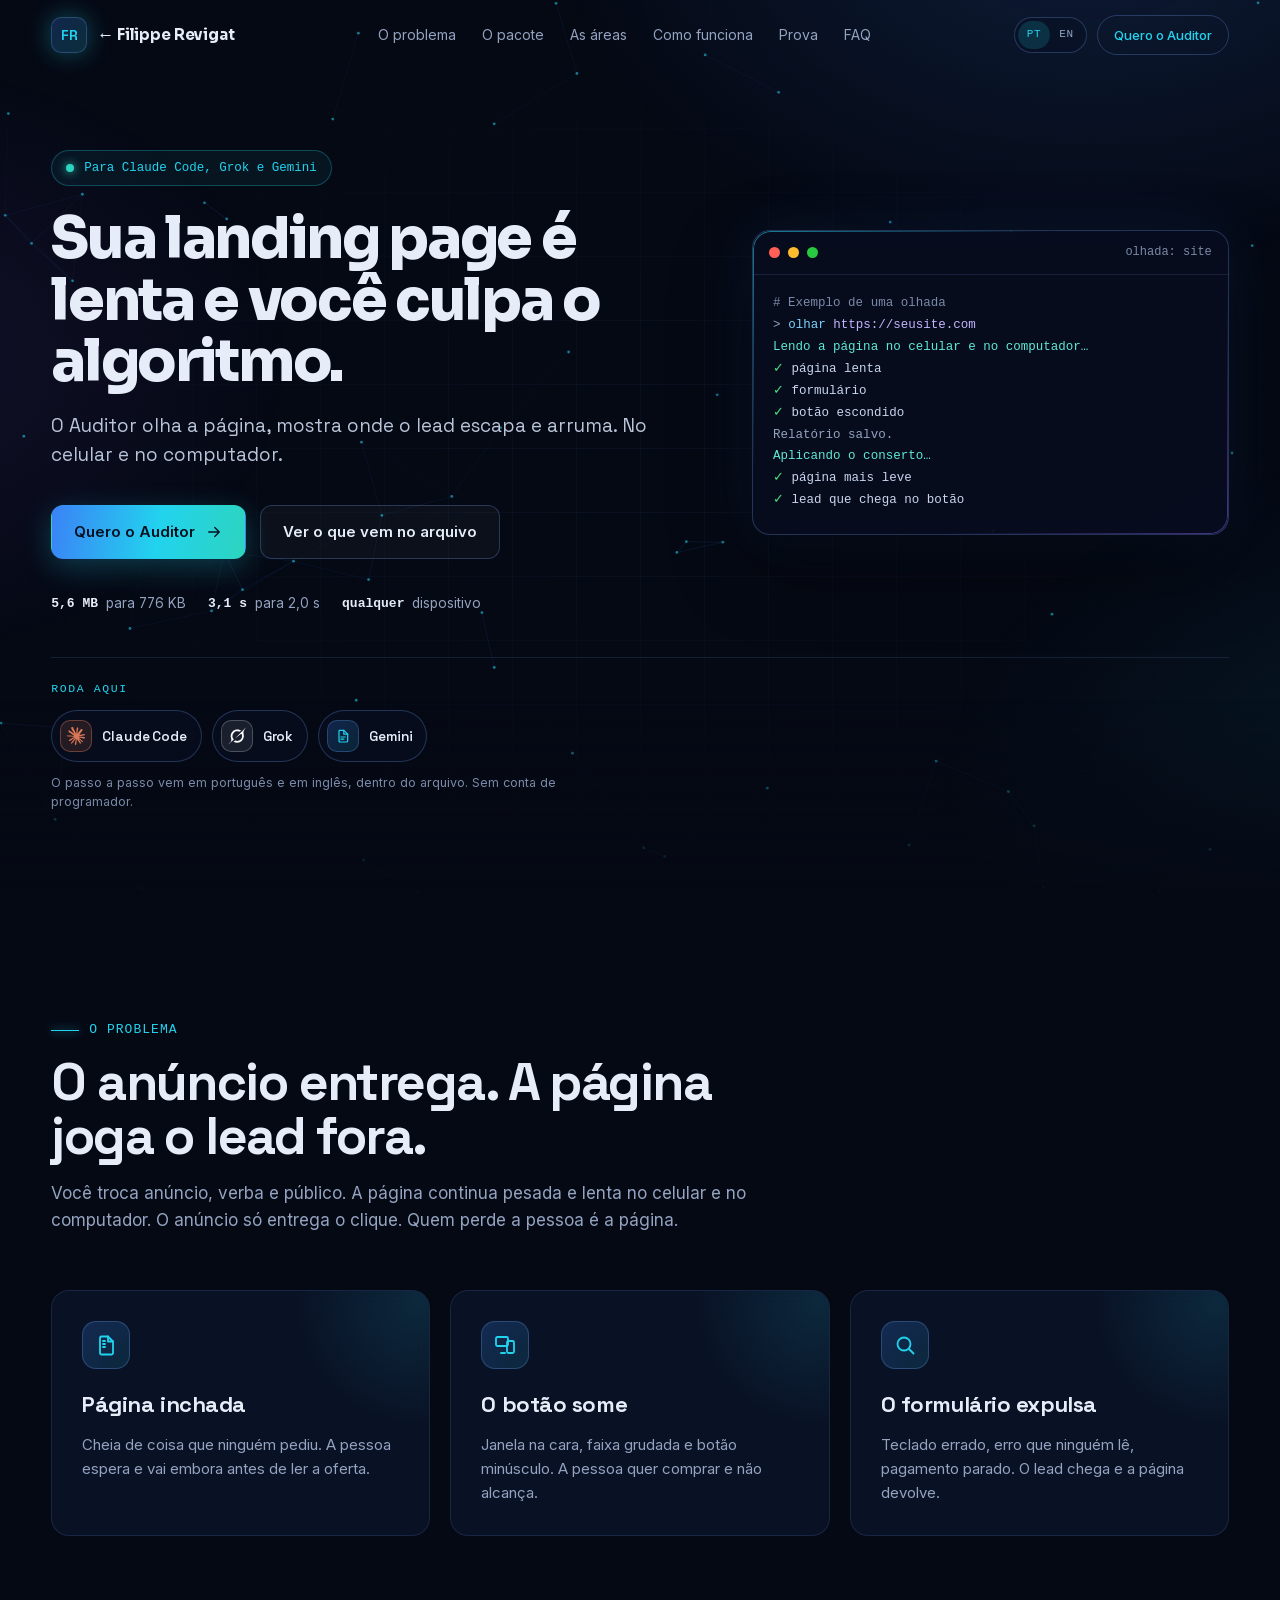
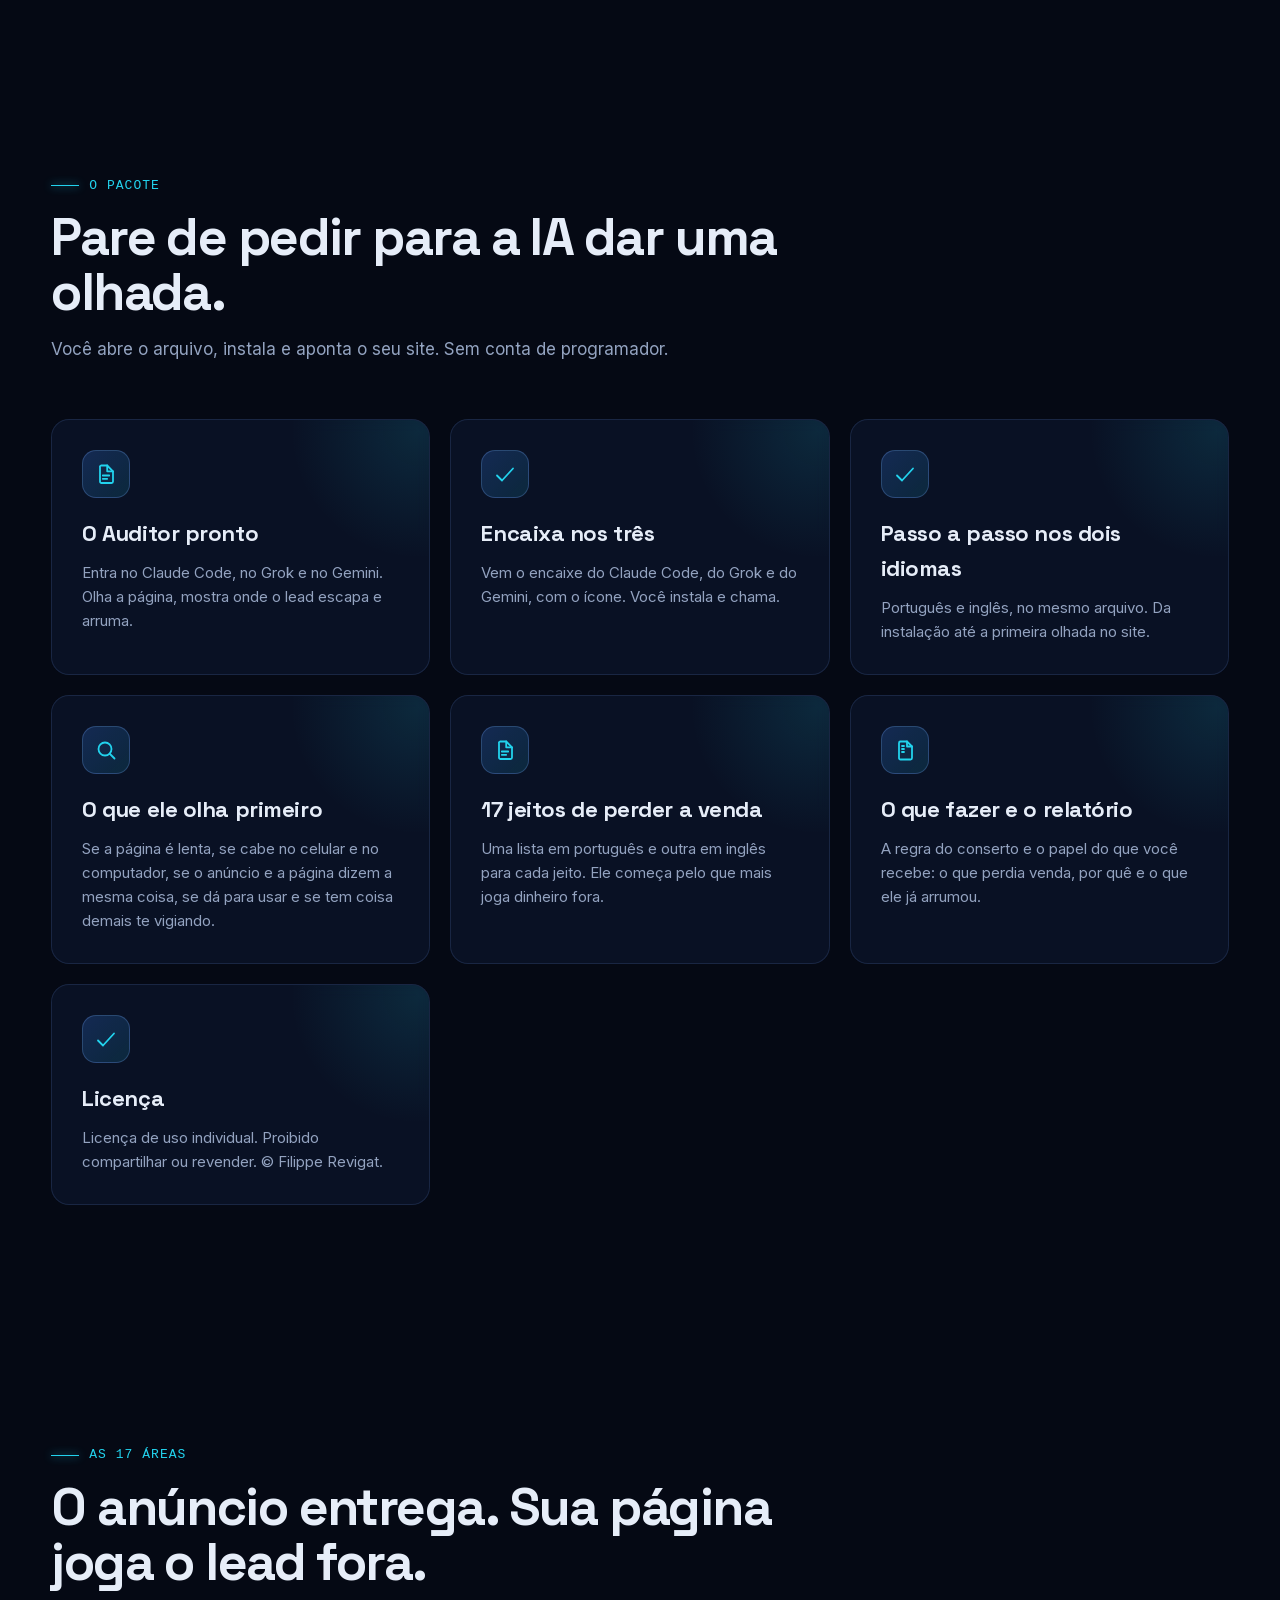
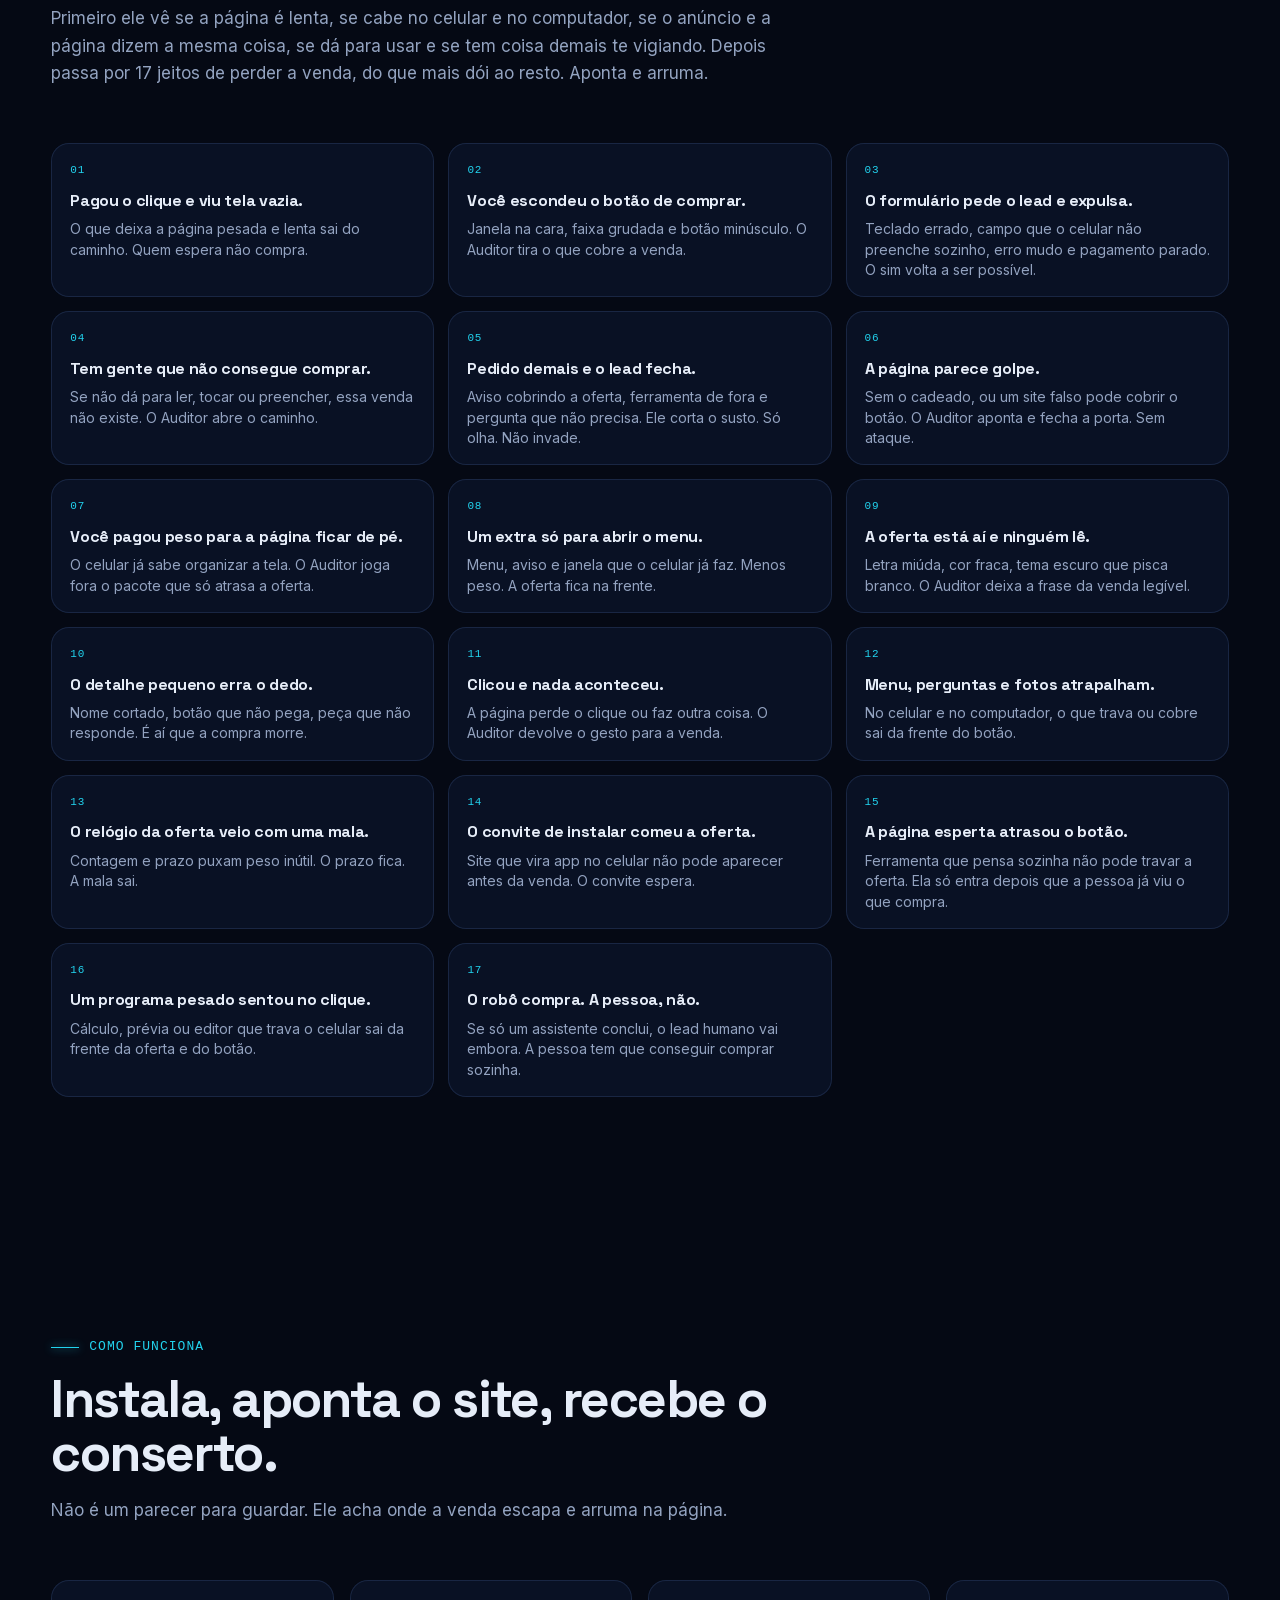
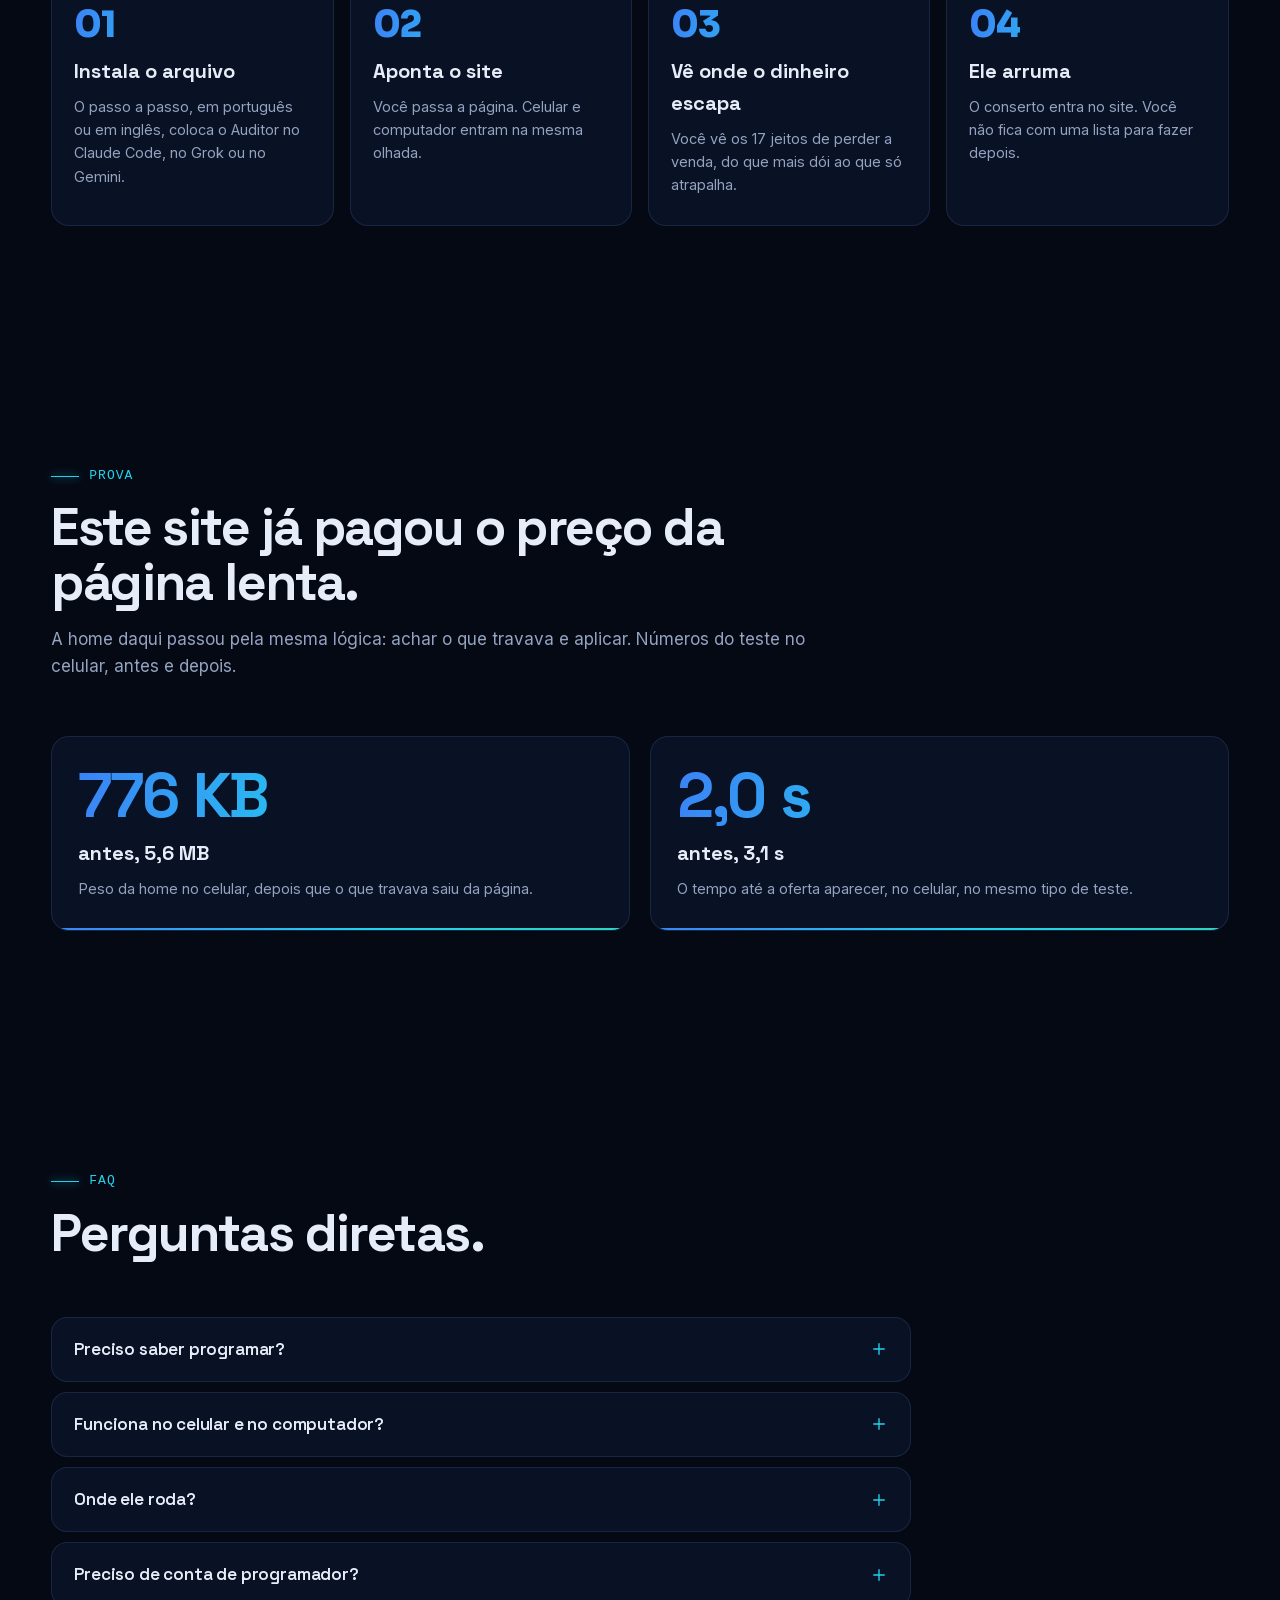
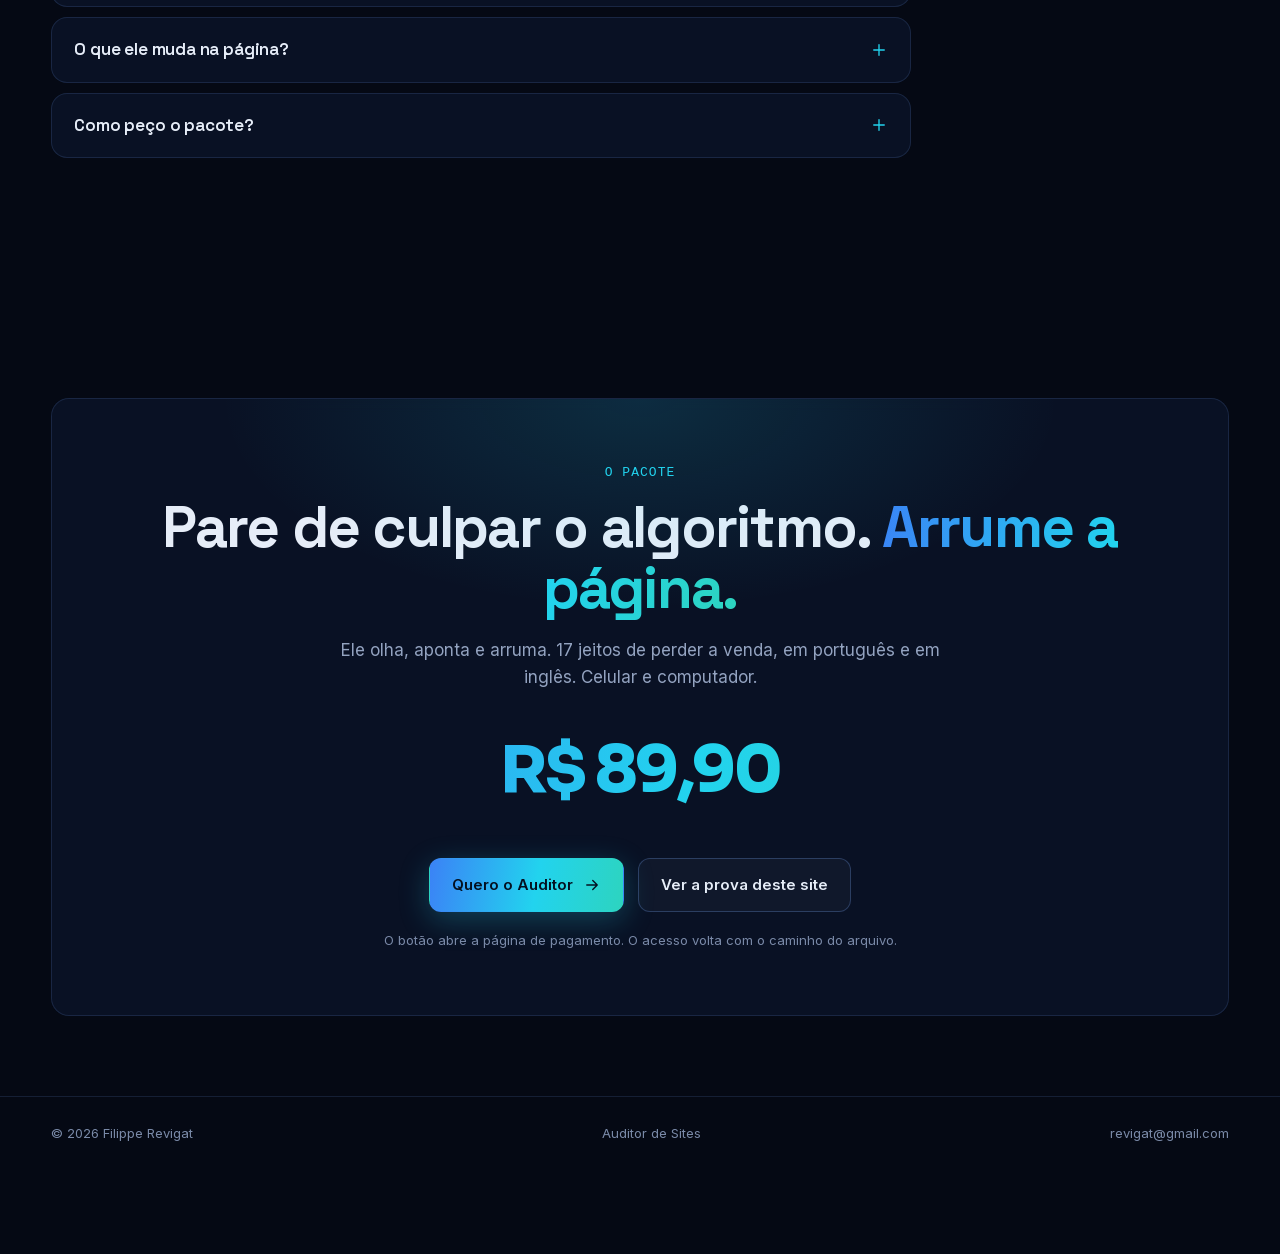
==== commit 19927188: "Troca a licença do Auditor para uso individual. A licença deixa de ser de uso livre no negócio e pas" ====
--- a/auditor-de-sites/index.html
+++ b/auditor-de-sites/index.html
@@ -182,8 +182,8 @@
       </article>
       <article class="card pain reveal">
         <div class="pain-ico" aria-hidden="true"><svg><use href="#i-check"/></svg></div>
-        <h3>Licença para usar</h3>
-        <p>É sua para usar no negócio. O crédito fica com Filippe Revigat.</p>
+        <h3>Licença</h3>
+        <p>Licença de uso individual. Proibido compartilhar ou revender. © Filippe Revigat.</p>
       </article>
     </div>
   </div>
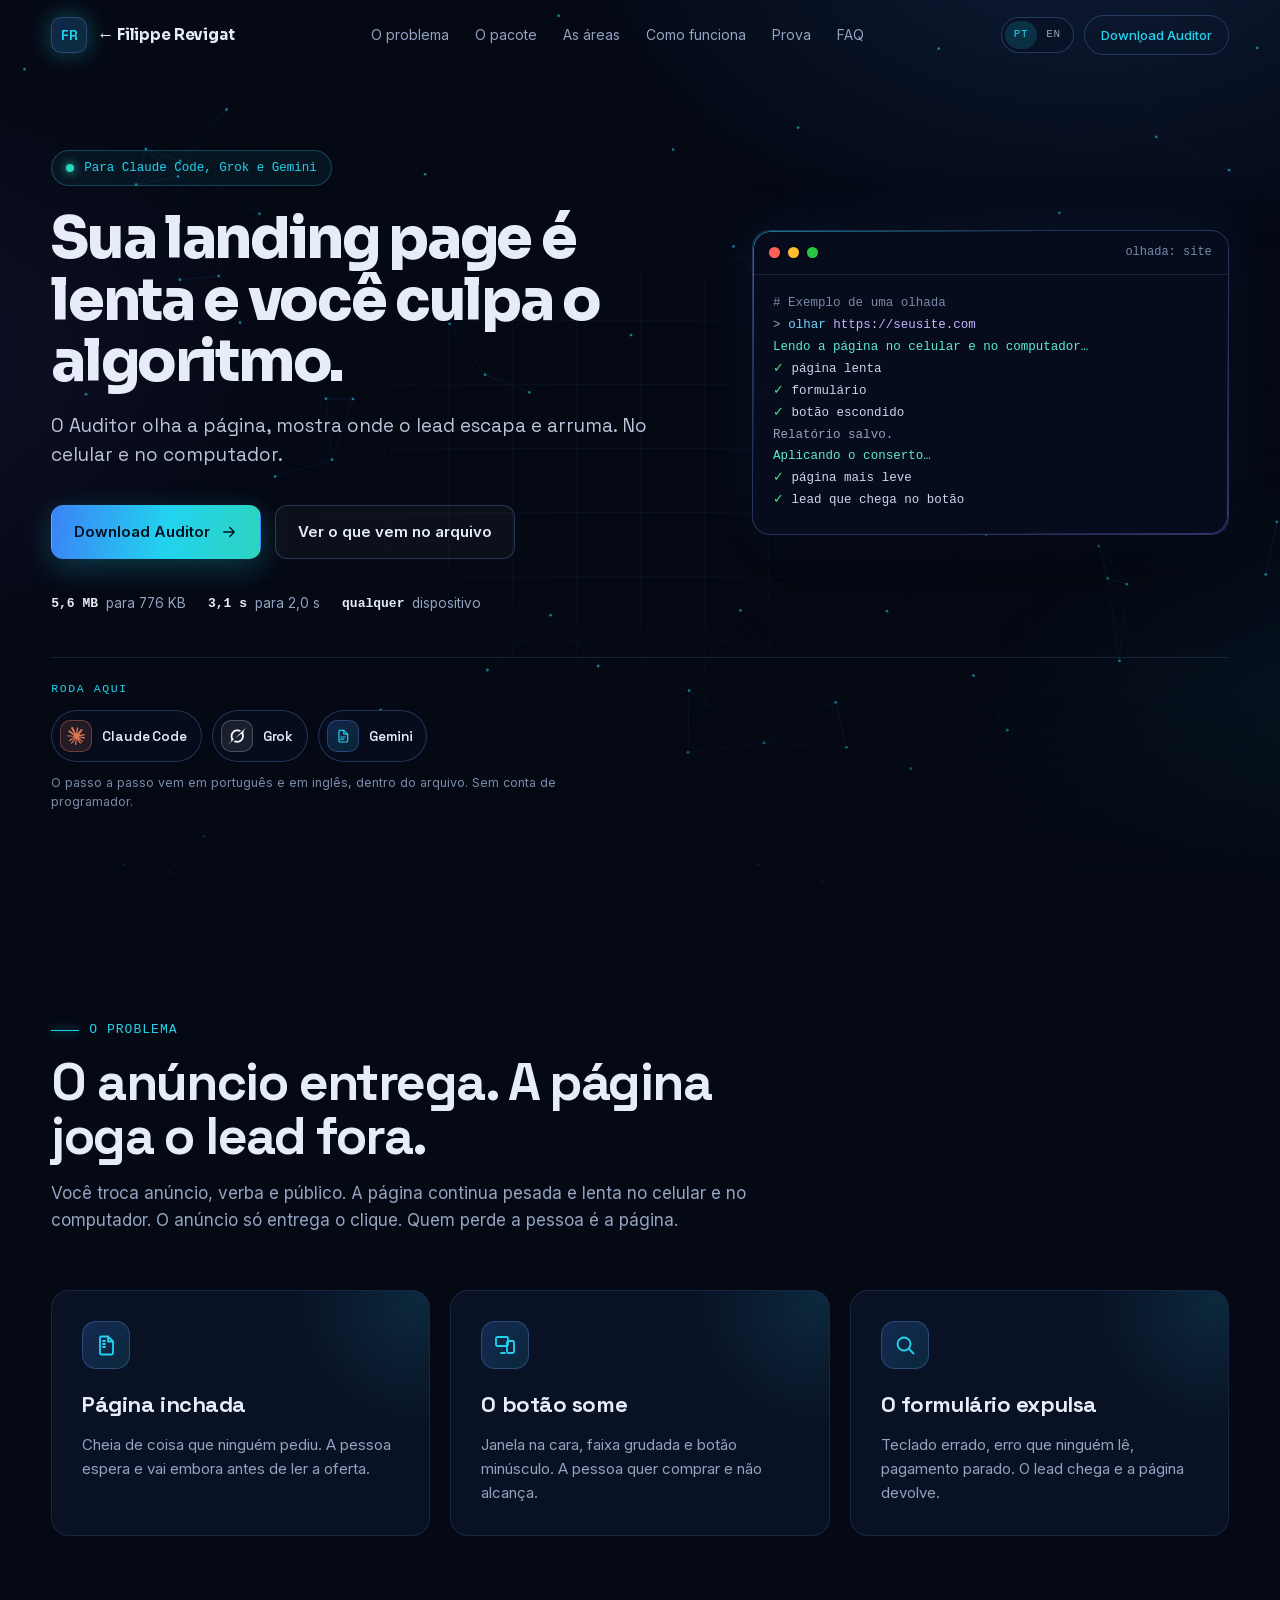
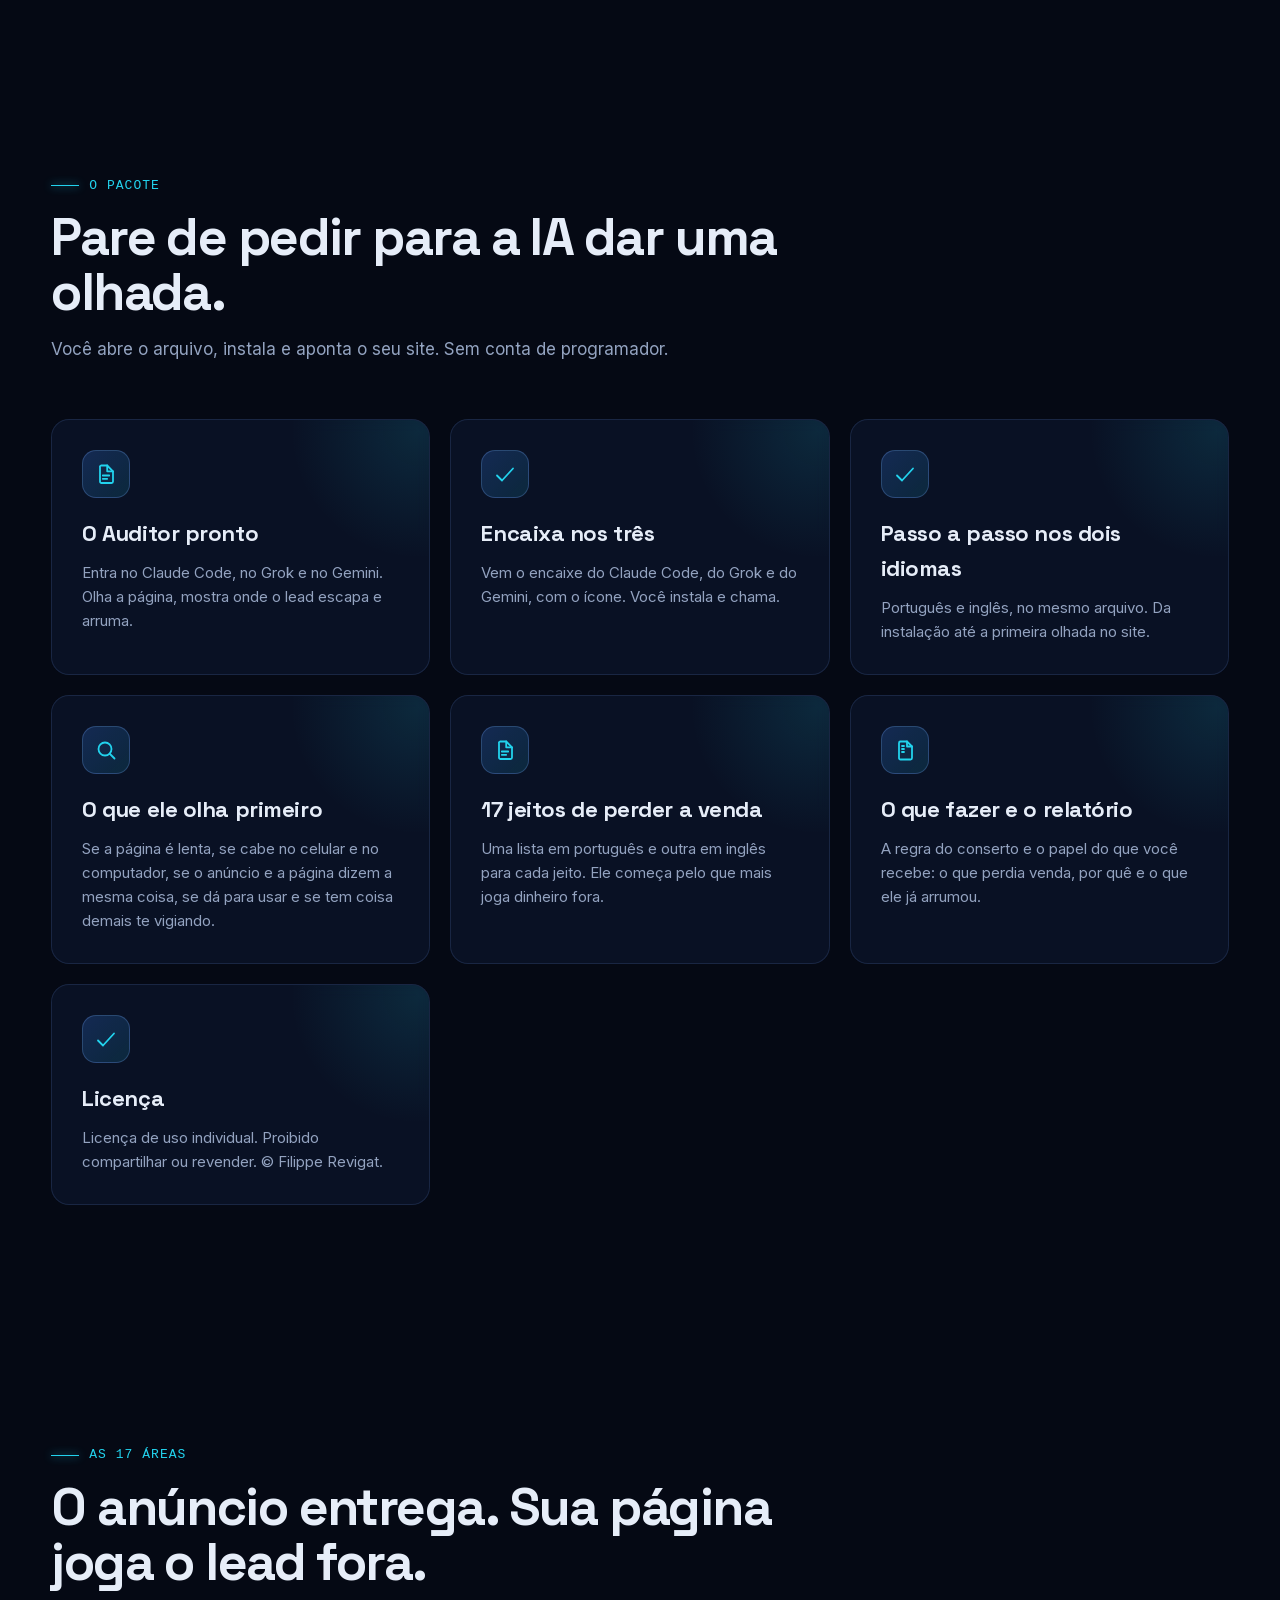
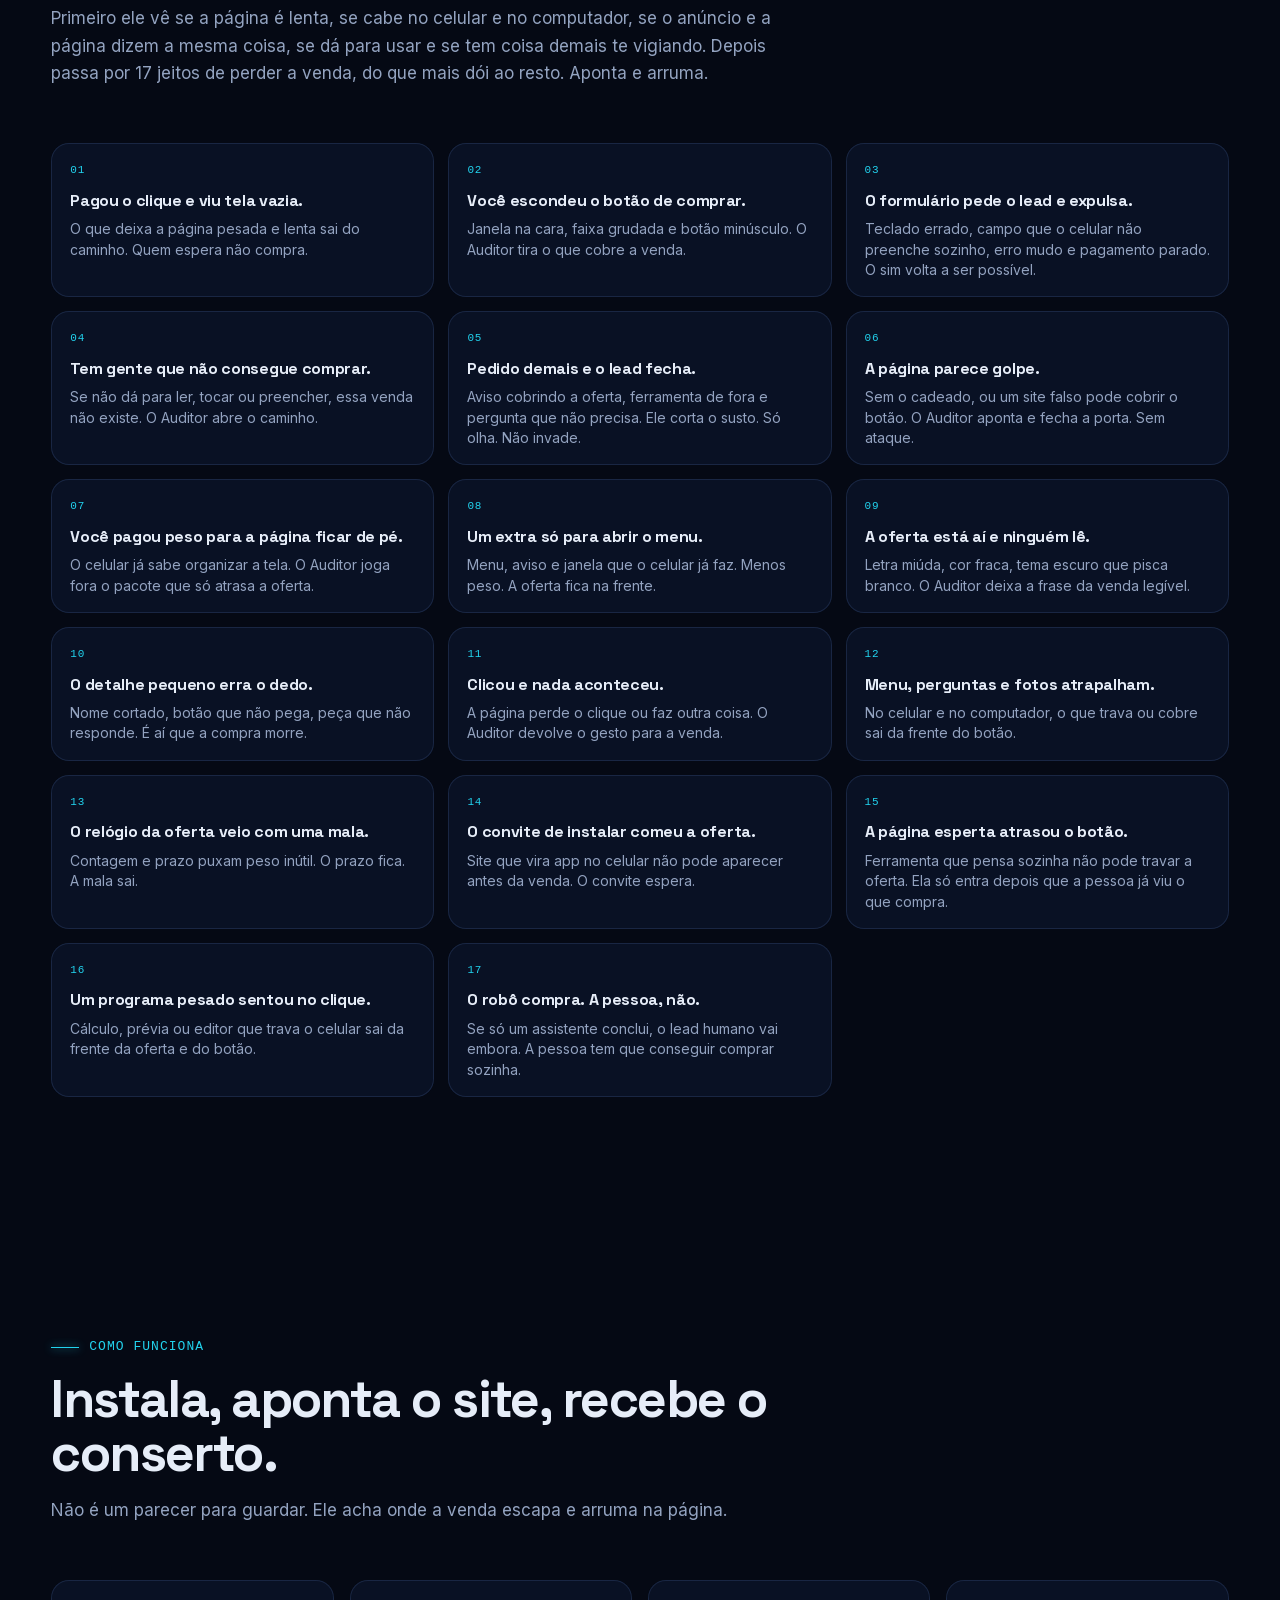
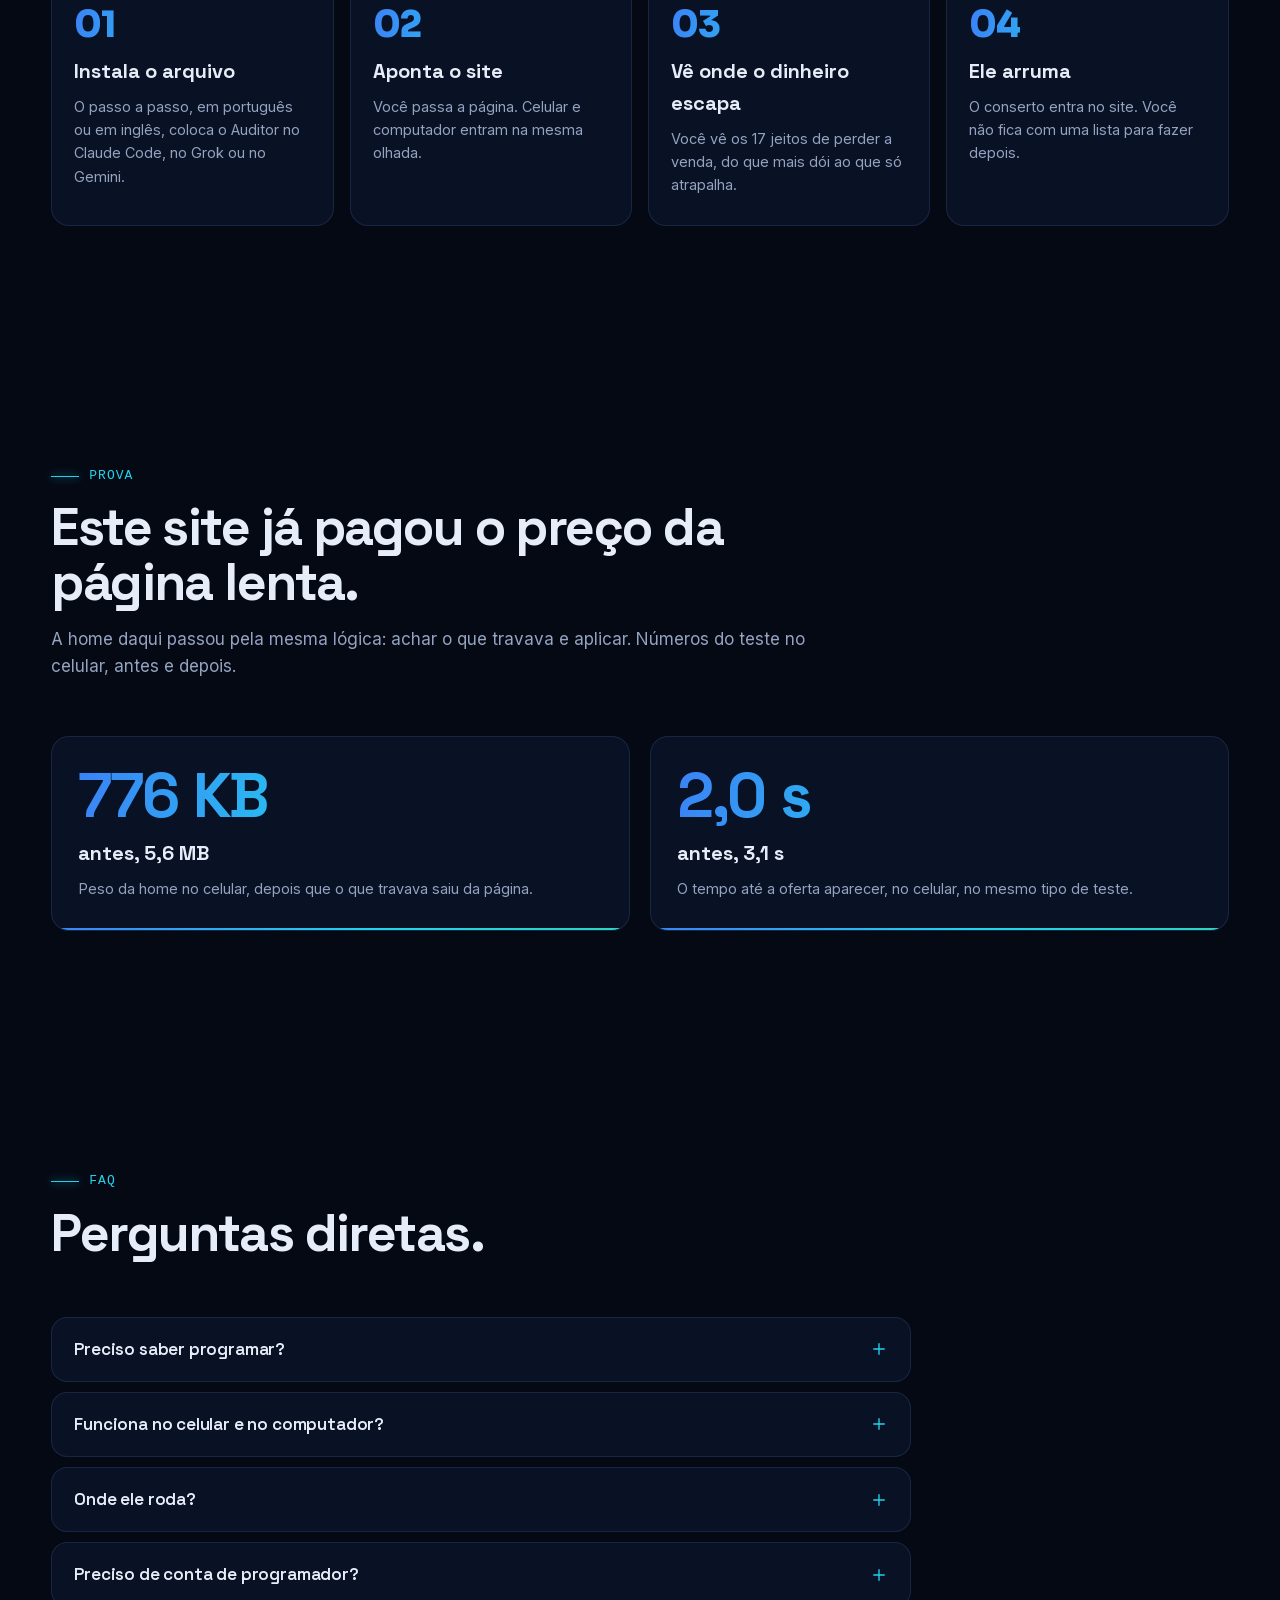
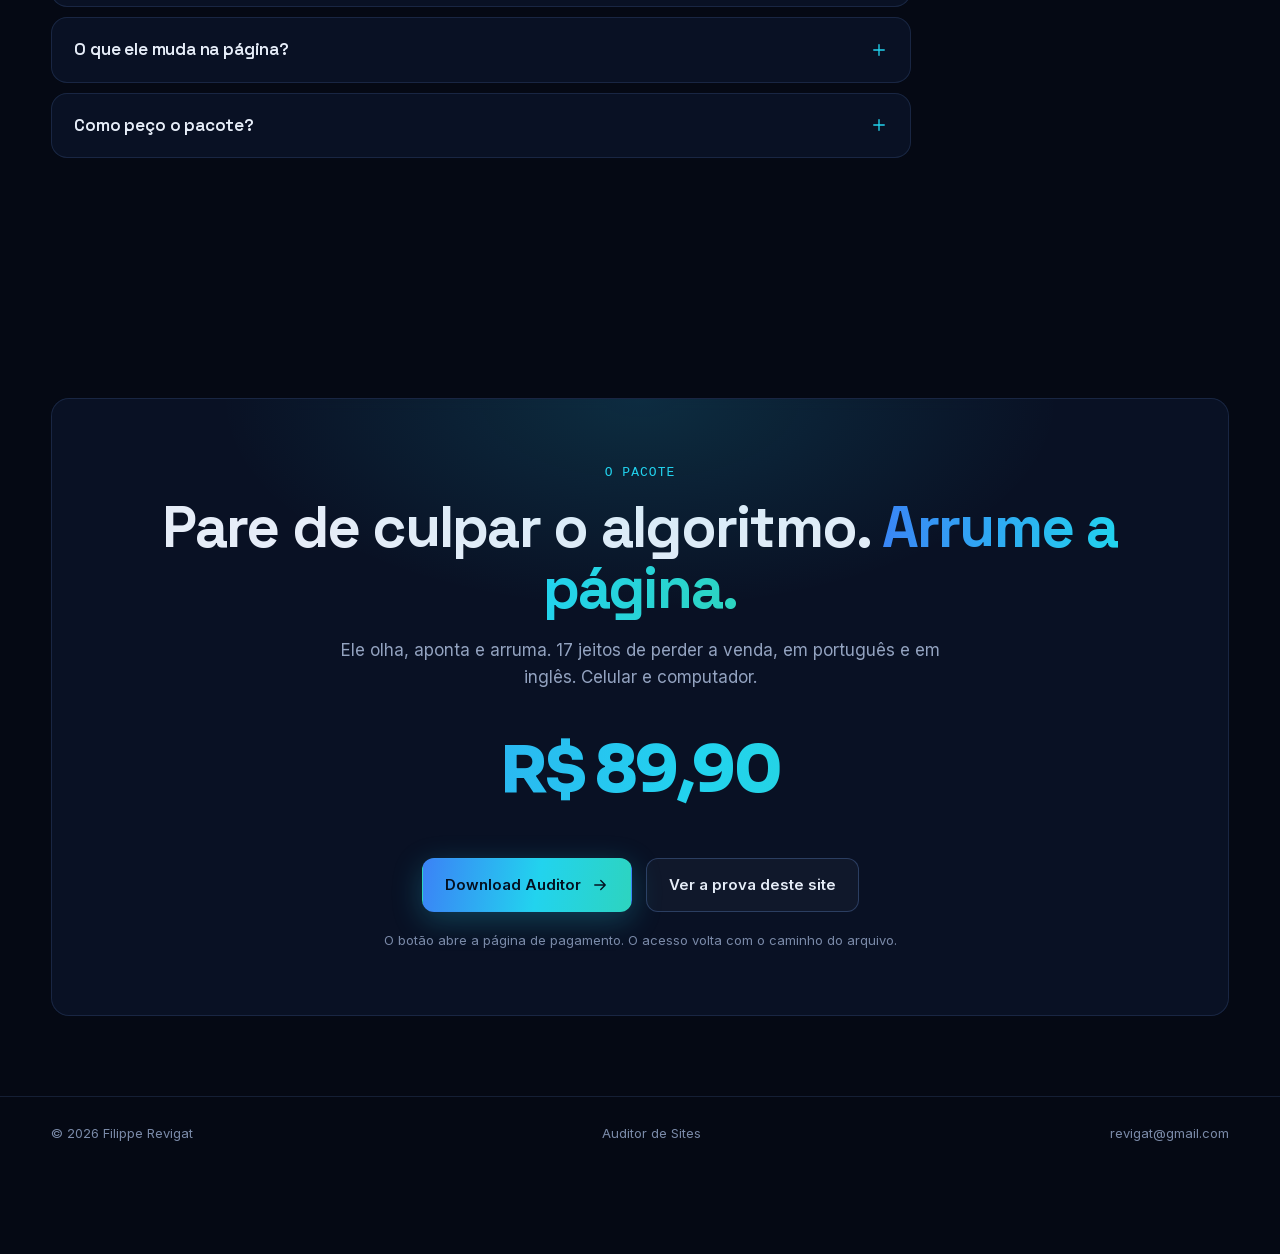
==== commit 677ada6d: "Troca o botão principal do Auditor para Download Auditor. O mesmo texto vale no hero, na oferta, na " ====
--- a/auditor-de-sites/index.html
+++ b/auditor-de-sites/index.html
@@ -58,7 +58,7 @@
         <a href="/auditor-de-sites/" hreflang="pt-BR" lang="pt-BR" aria-current="page" aria-label="Português">PT</a>
         <a href="/auditor-de-sites/en/" hreflang="en" lang="en" aria-label="English">EN</a>
       </nav>
-      <a class="nav-cta" data-cta href="https://pay.kiwify.com.br/9SfItxJ">Quero o Auditor</a>
+      <a class="nav-cta" data-cta href="https://pay.kiwify.com.br/9SfItxJ">Download Auditor</a>
       <button class="burger" id="burger" aria-label="Abrir menu" aria-expanded="false" type="button" data-open="Abrir menu" data-close="Fechar menu"><span></span><span></span><span></span></button>
     </div>
   </div>
@@ -72,7 +72,7 @@
       <h1>Sua landing page é lenta e você culpa o algoritmo.</h1>
       <p class="title">O Auditor olha a página, mostra onde o lead escapa e arruma. No celular e no computador.</p>
       <div class="ctas">
-        <a class="btn btn-primary" data-cta href="https://pay.kiwify.com.br/9SfItxJ">Quero o Auditor <svg><use href="#i-arrow"/></svg></a>
+        <a class="btn btn-primary" data-cta href="https://pay.kiwify.com.br/9SfItxJ">Download Auditor <svg><use href="#i-arrow"/></svg></a>
         <a class="btn btn-ghost" href="#pacote">Ver o que vem no arquivo</a>
       </div>
       <div class="hero-meta">
@@ -315,7 +315,7 @@
       <p class="lead">Ele olha, aponta e arruma. 17 jeitos de perder a venda, em português e em inglês. Celular e computador.</p>
       <div class="price">R$ 89,90</div>
       <div class="ctas">
-        <a class="btn btn-primary" data-cta href="https://pay.kiwify.com.br/9SfItxJ">Quero o Auditor <svg><use href="#i-arrow"/></svg></a>
+        <a class="btn btn-primary" data-cta href="https://pay.kiwify.com.br/9SfItxJ">Download Auditor <svg><use href="#i-arrow"/></svg></a>
         <a class="btn btn-ghost" href="#prova">Ver a prova deste site</a>
       </div>
       <p class="buy-fine">O botão abre a página de pagamento. O acesso volta com o caminho do arquivo.</p>
@@ -337,7 +337,7 @@
       <strong>Auditor de Sites</strong>
       <span>R$ 89,90</span>
     </div>
-    <a class="btn btn-primary" data-cta href="https://pay.kiwify.com.br/9SfItxJ">Quero o Auditor</a>
+    <a class="btn btn-primary" data-cta href="https://pay.kiwify.com.br/9SfItxJ">Download Auditor</a>
   </div>
 </div>
 
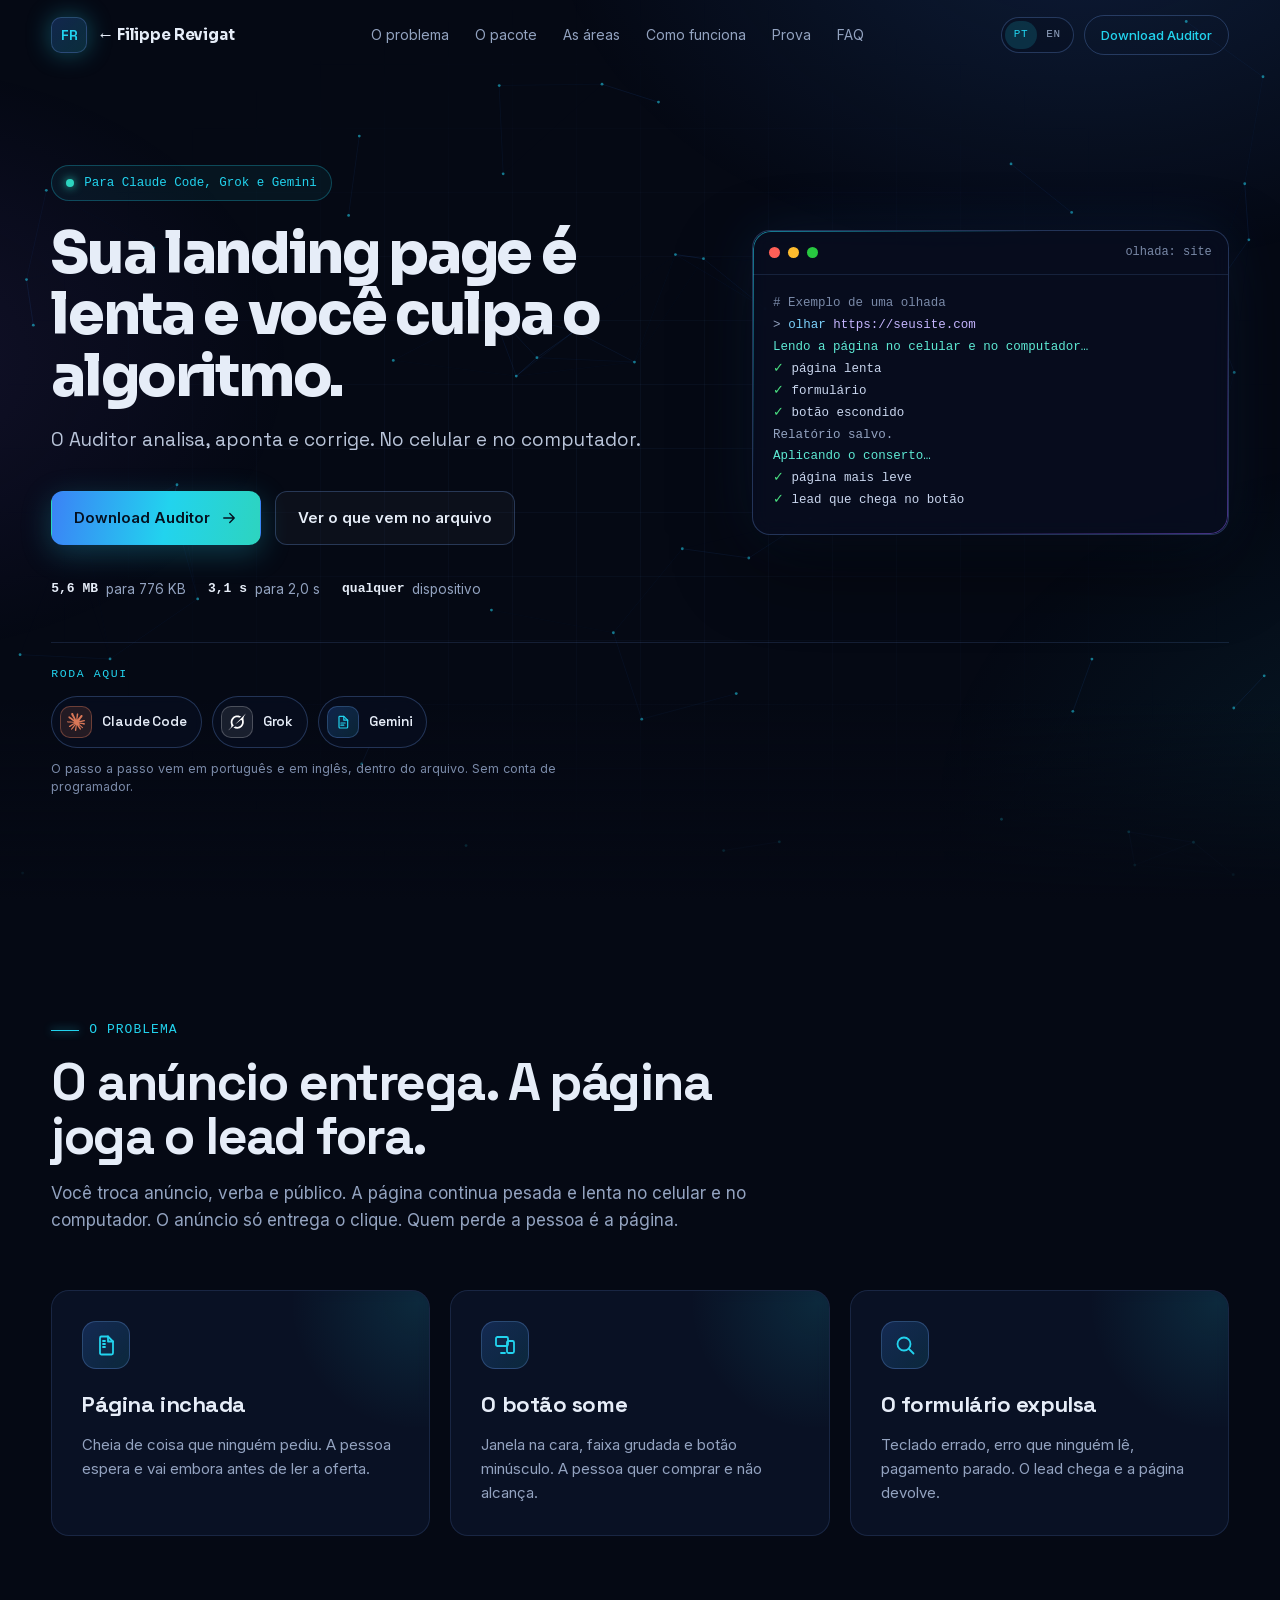
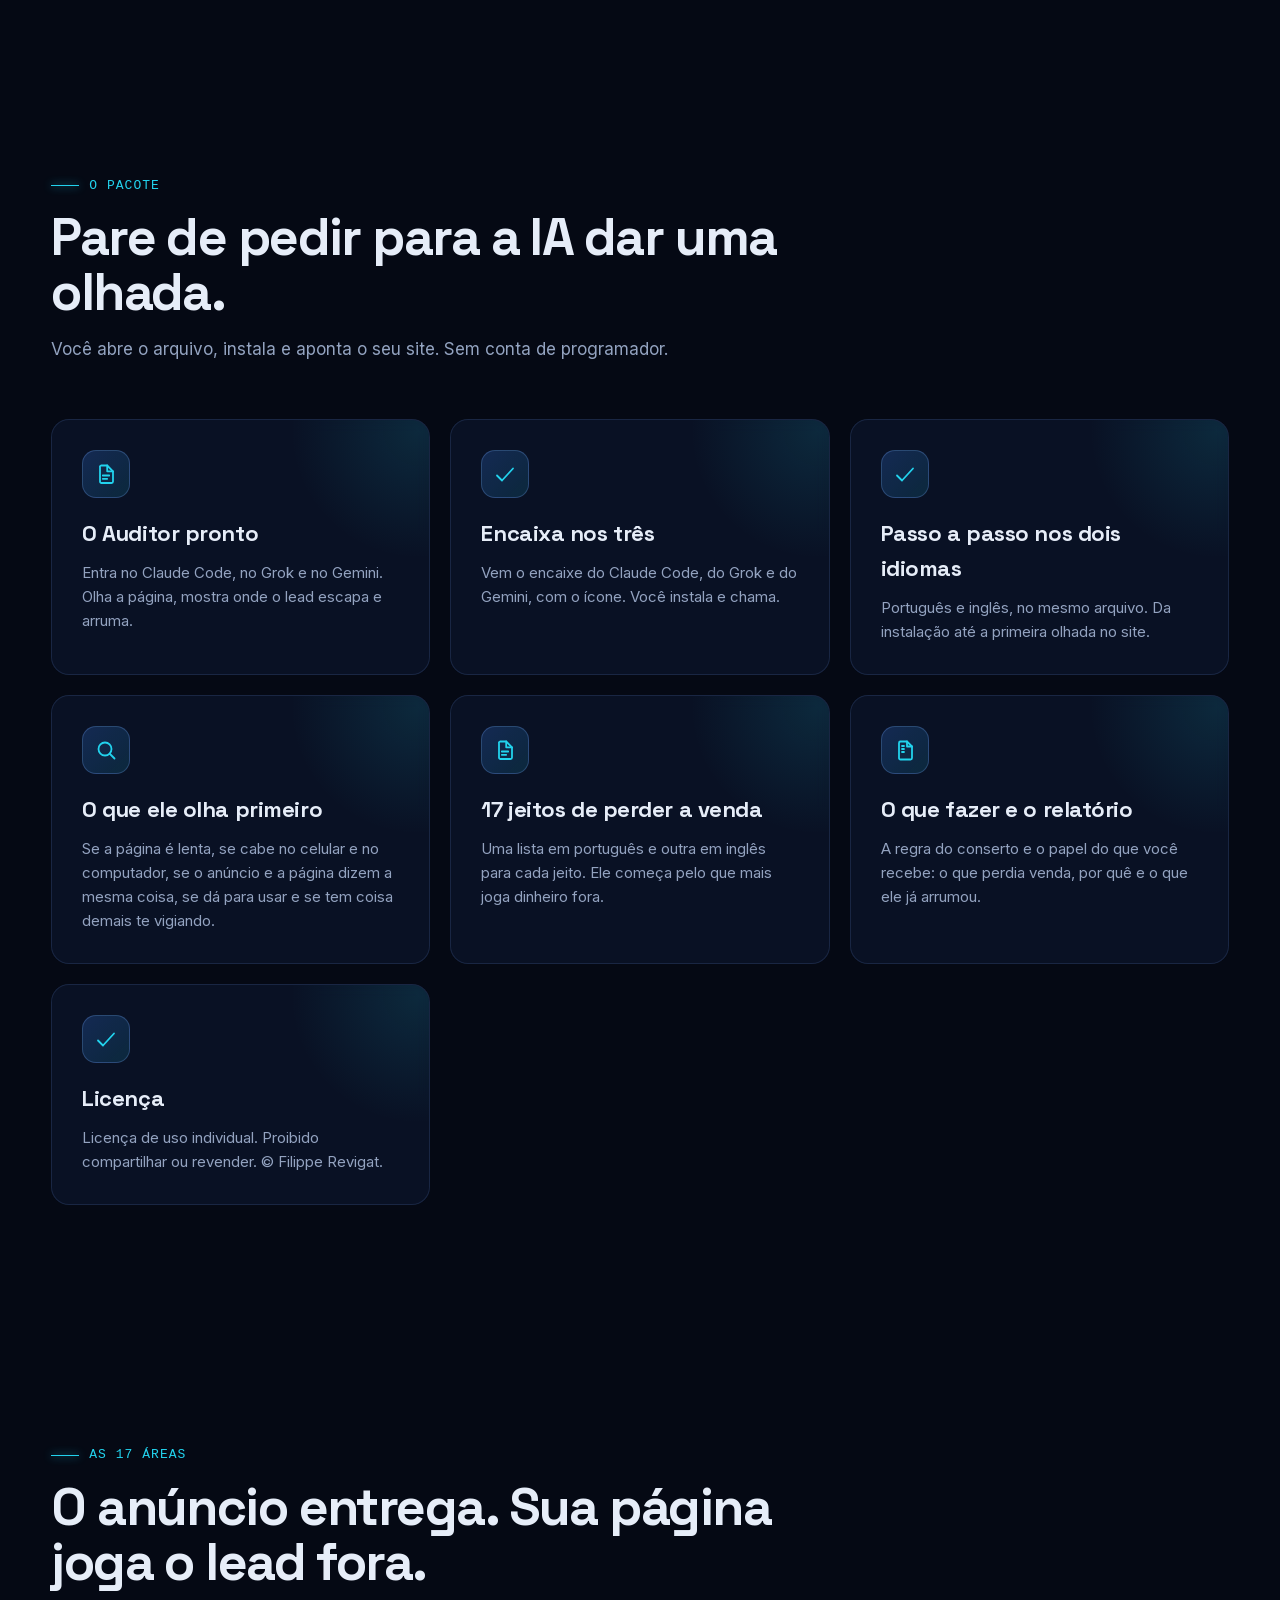
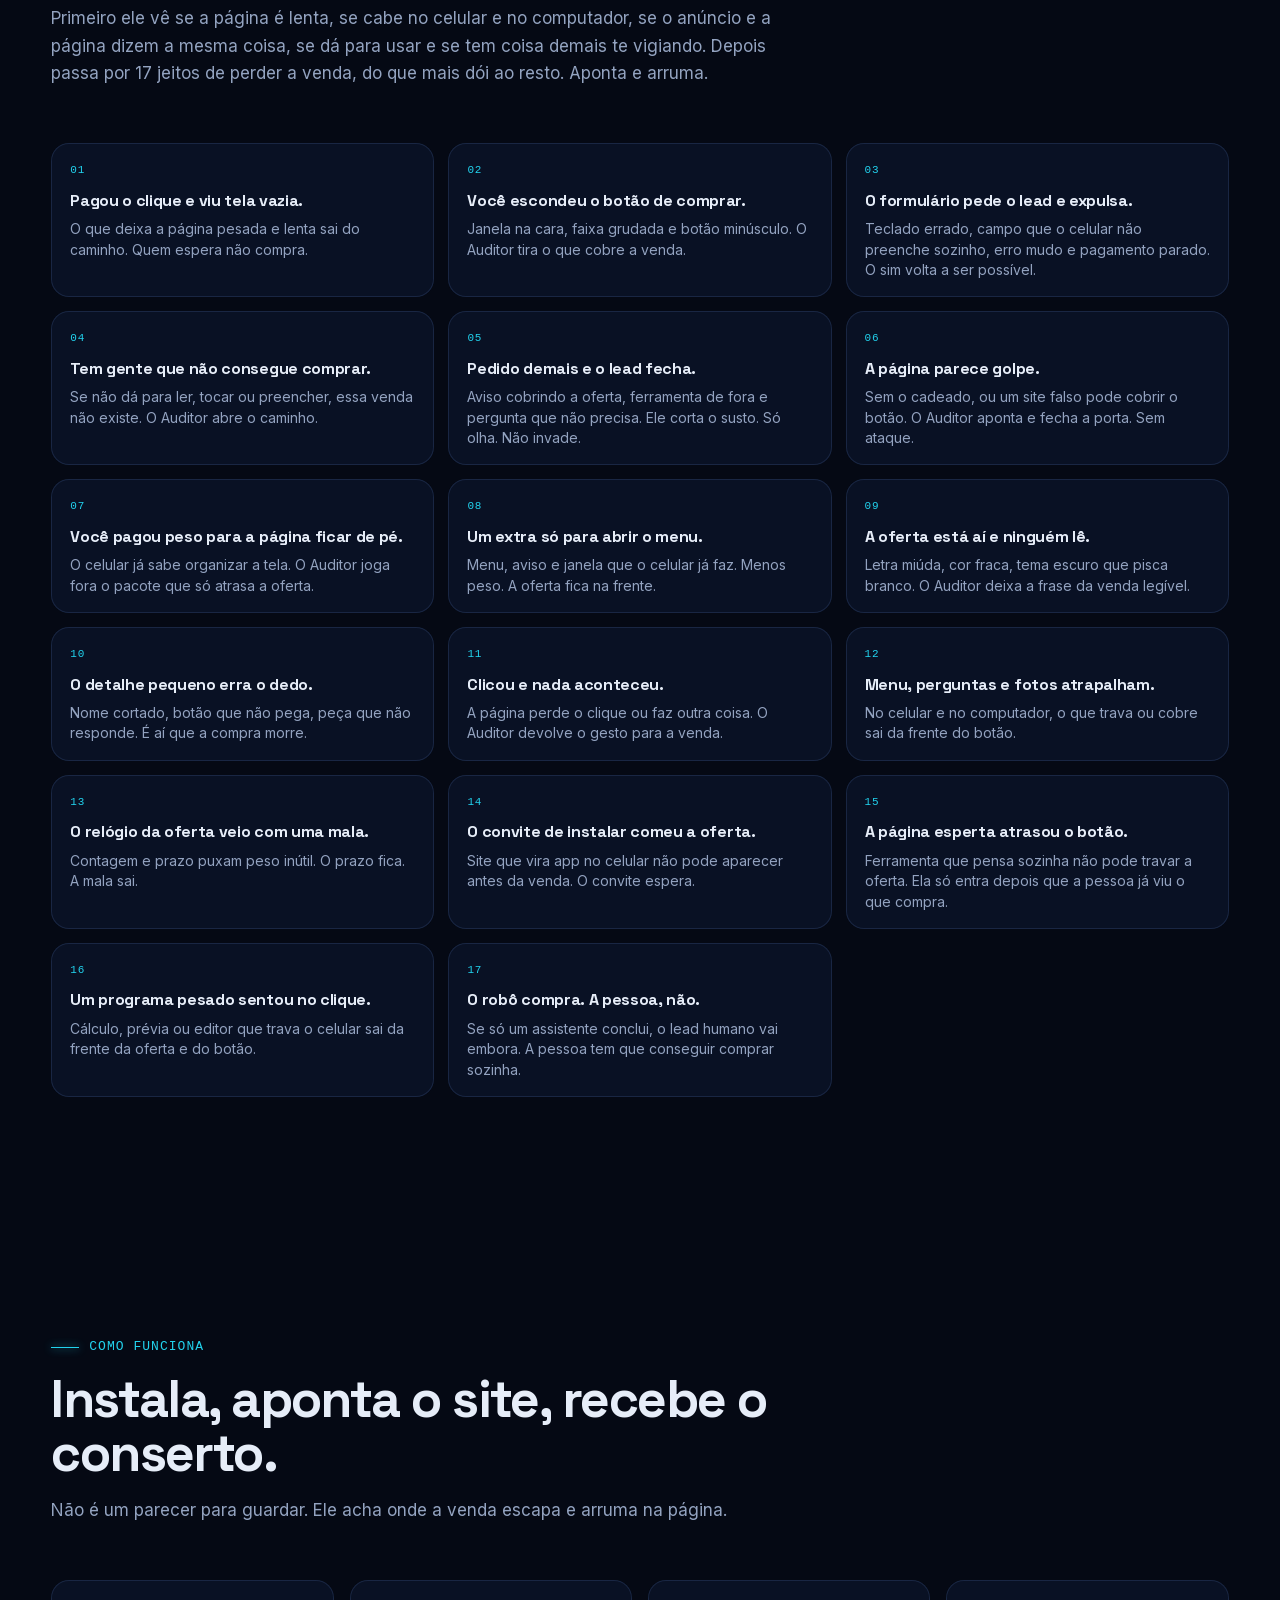
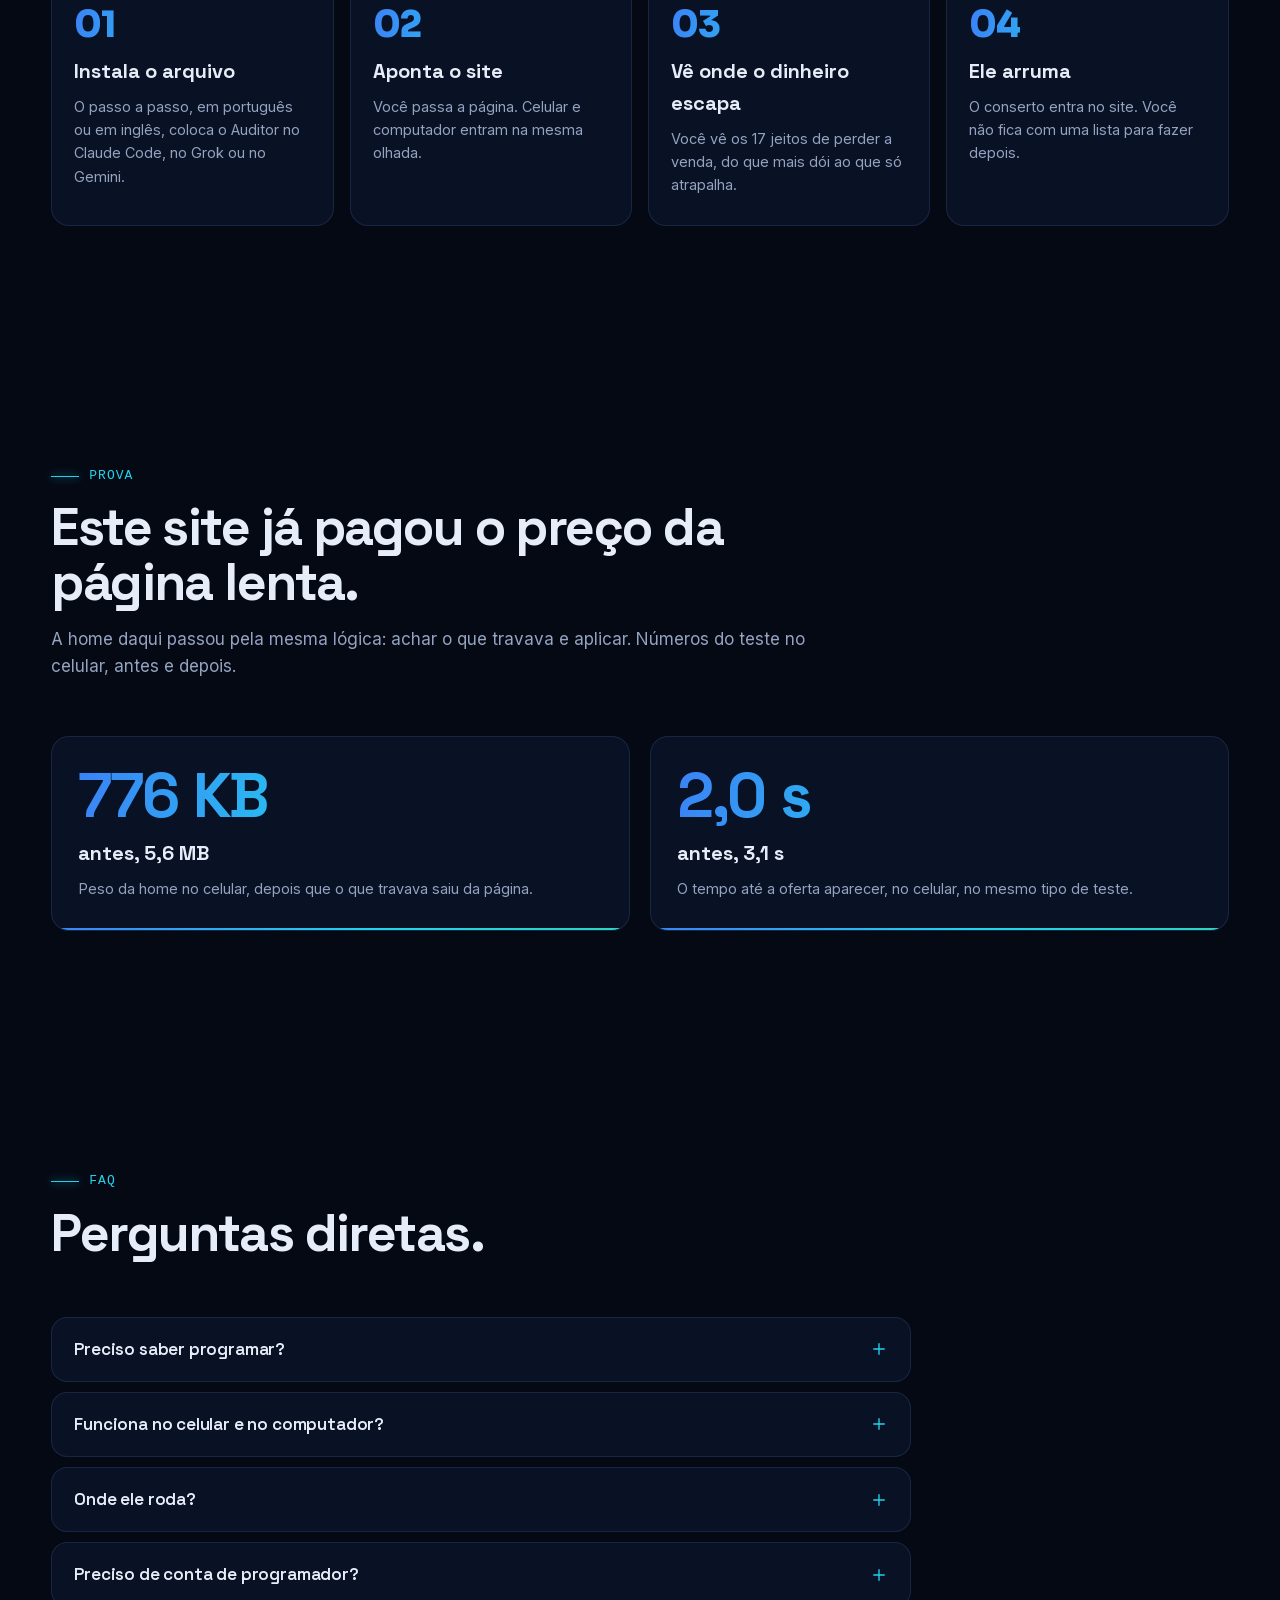
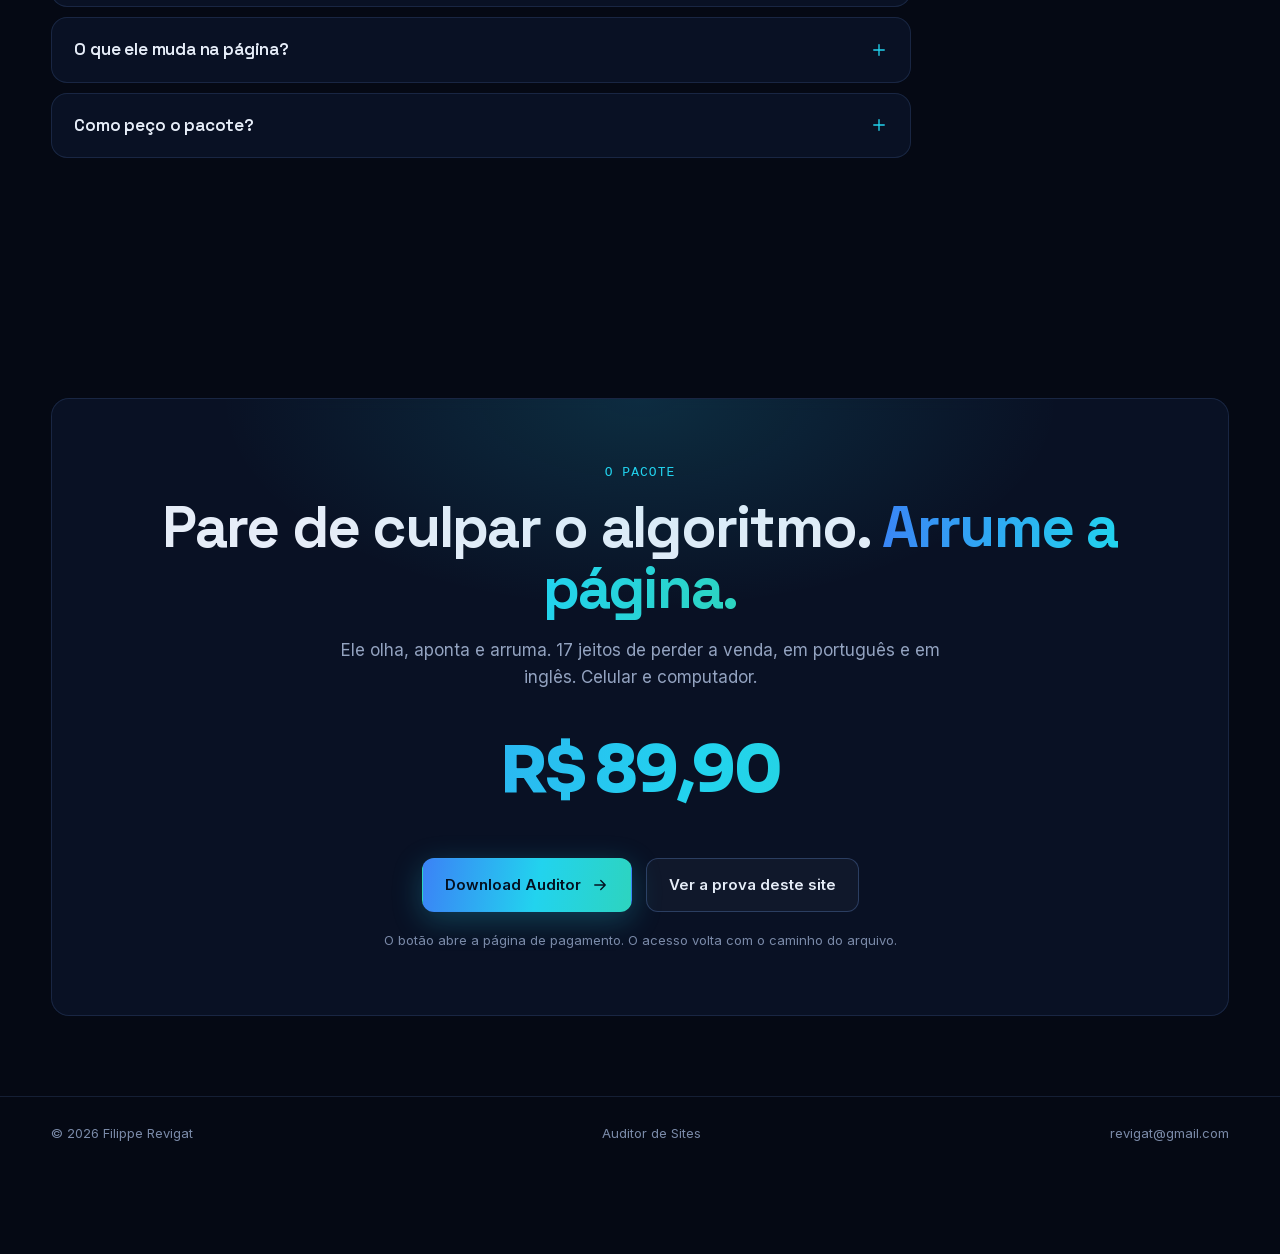
==== commit 684fe8a5: "Encurta a frase de abertura do Auditor. A linha do hero e a meta description passam a dizer que o Au" ====
--- a/auditor-de-sites/index.html
+++ b/auditor-de-sites/index.html
@@ -4,7 +4,7 @@
 <meta charset="UTF-8">
 <meta name="viewport" content="width=device-width, initial-scale=1">
 <title>Auditor de Sites | Filippe Revigat</title>
-<meta name="description" content="O Auditor olha a página, mostra onde o lead escapa e arruma. No celular e no computador.">
+<meta name="description" content="O Auditor analisa, aponta e corrige. No celular e no computador.">
 <meta name="theme-color" content="#050914">
 <meta property="og:title" content="Auditor de Sites | Filippe Revigat">
 <meta property="og:description" content="Sua landing page é lenta e você culpa o algoritmo. O Auditor mostra onde o lead escapa e arruma.">
@@ -70,7 +70,7 @@
     <div>
       <span class="eyebrow"><span class="dot" aria-hidden="true"></span> Para Claude Code, Grok e Gemini</span>
       <h1>Sua landing page é lenta e você culpa o algoritmo.</h1>
-      <p class="title">O Auditor olha a página, mostra onde o lead escapa e arruma. No celular e no computador.</p>
+      <p class="title">O Auditor analisa, aponta e corrige. No celular e no computador.</p>
       <div class="ctas">
         <a class="btn btn-primary" data-cta href="https://pay.kiwify.com.br/9SfItxJ">Download Auditor <svg><use href="#i-arrow"/></svg></a>
         <a class="btn btn-ghost" href="#pacote">Ver o que vem no arquivo</a>
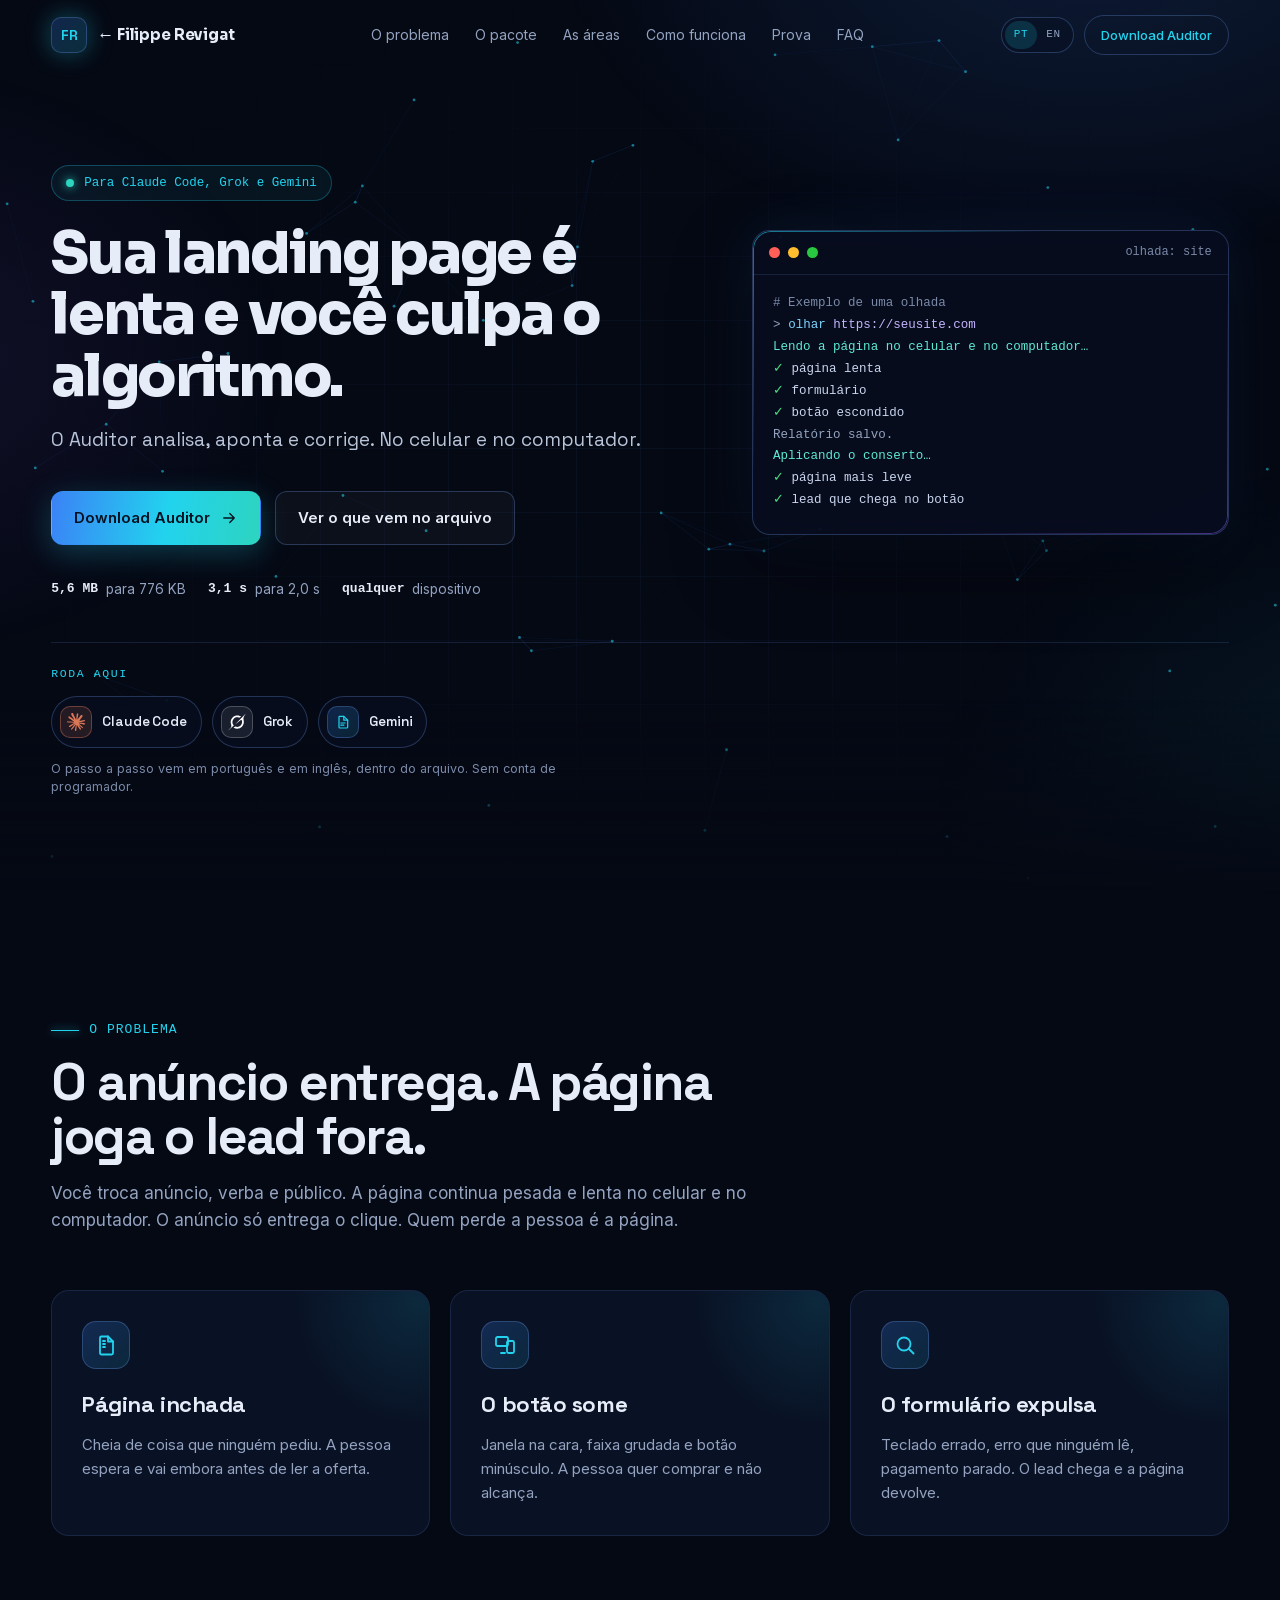
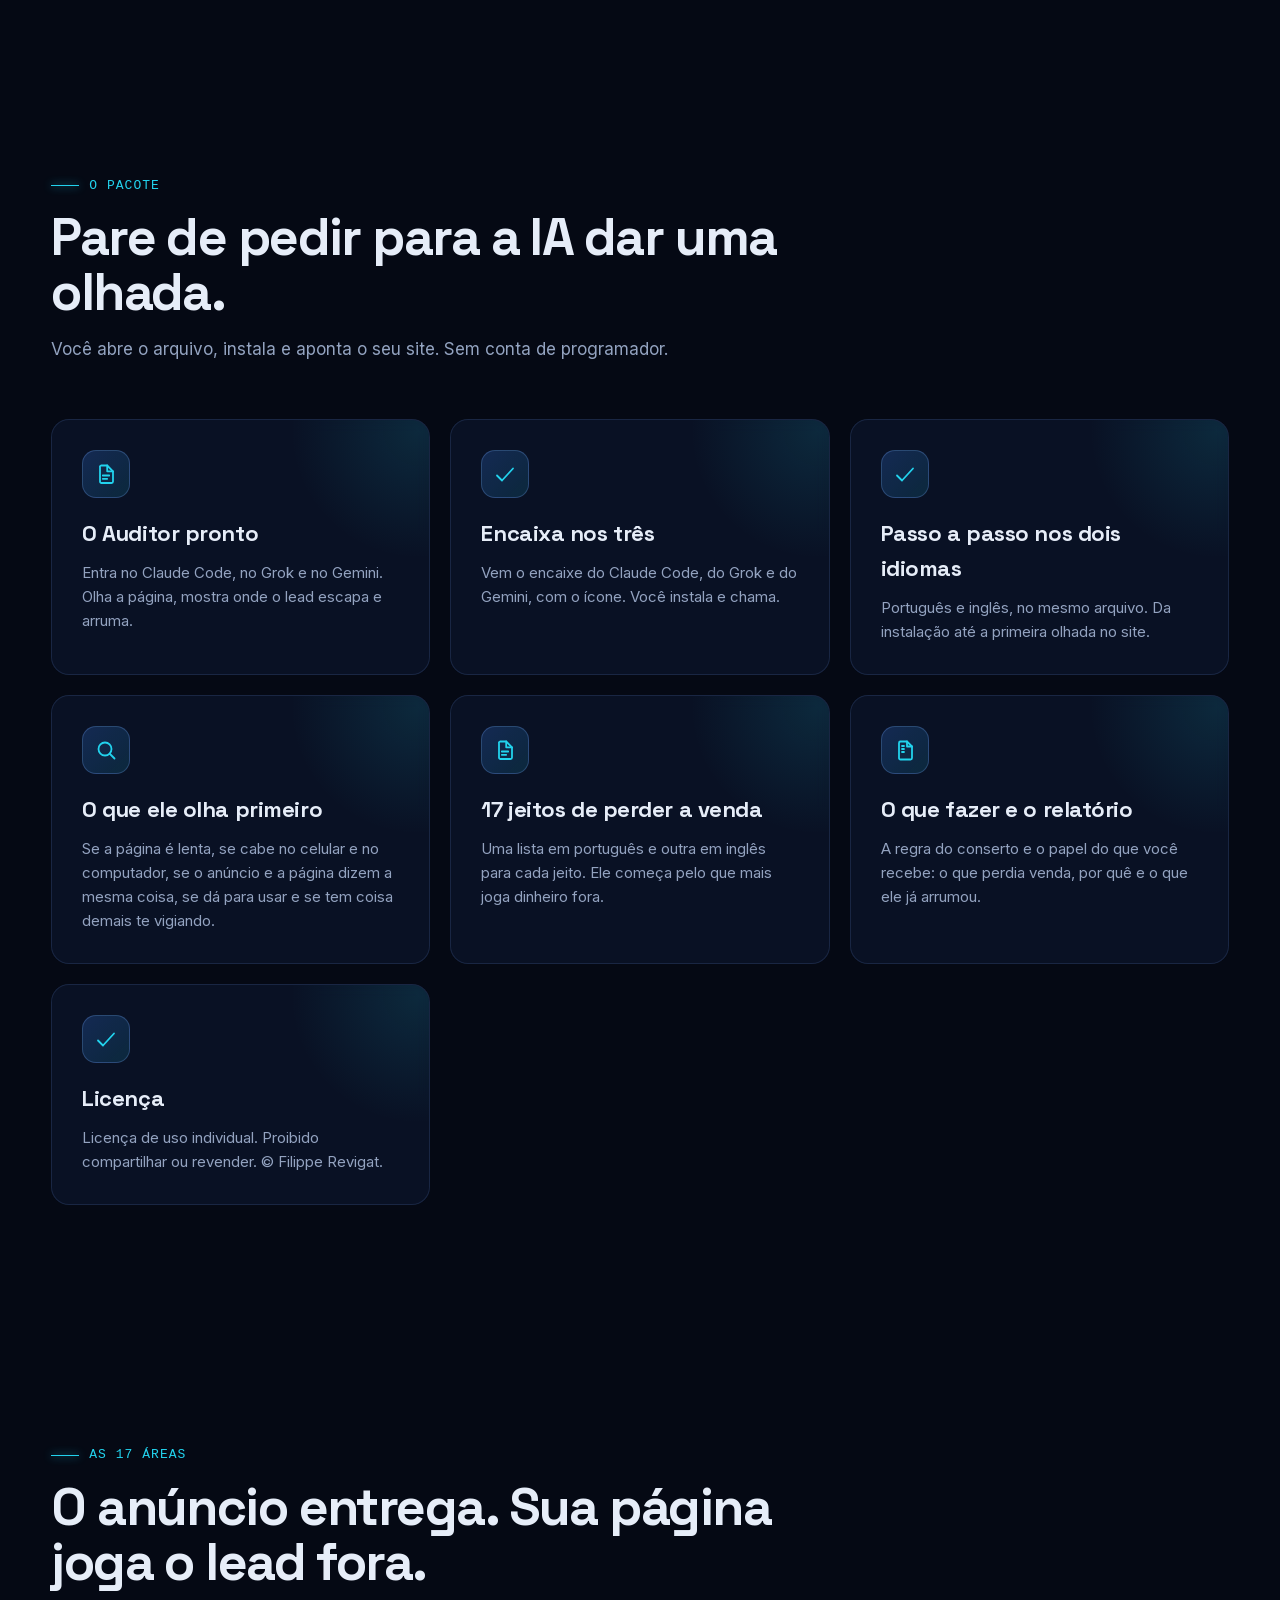
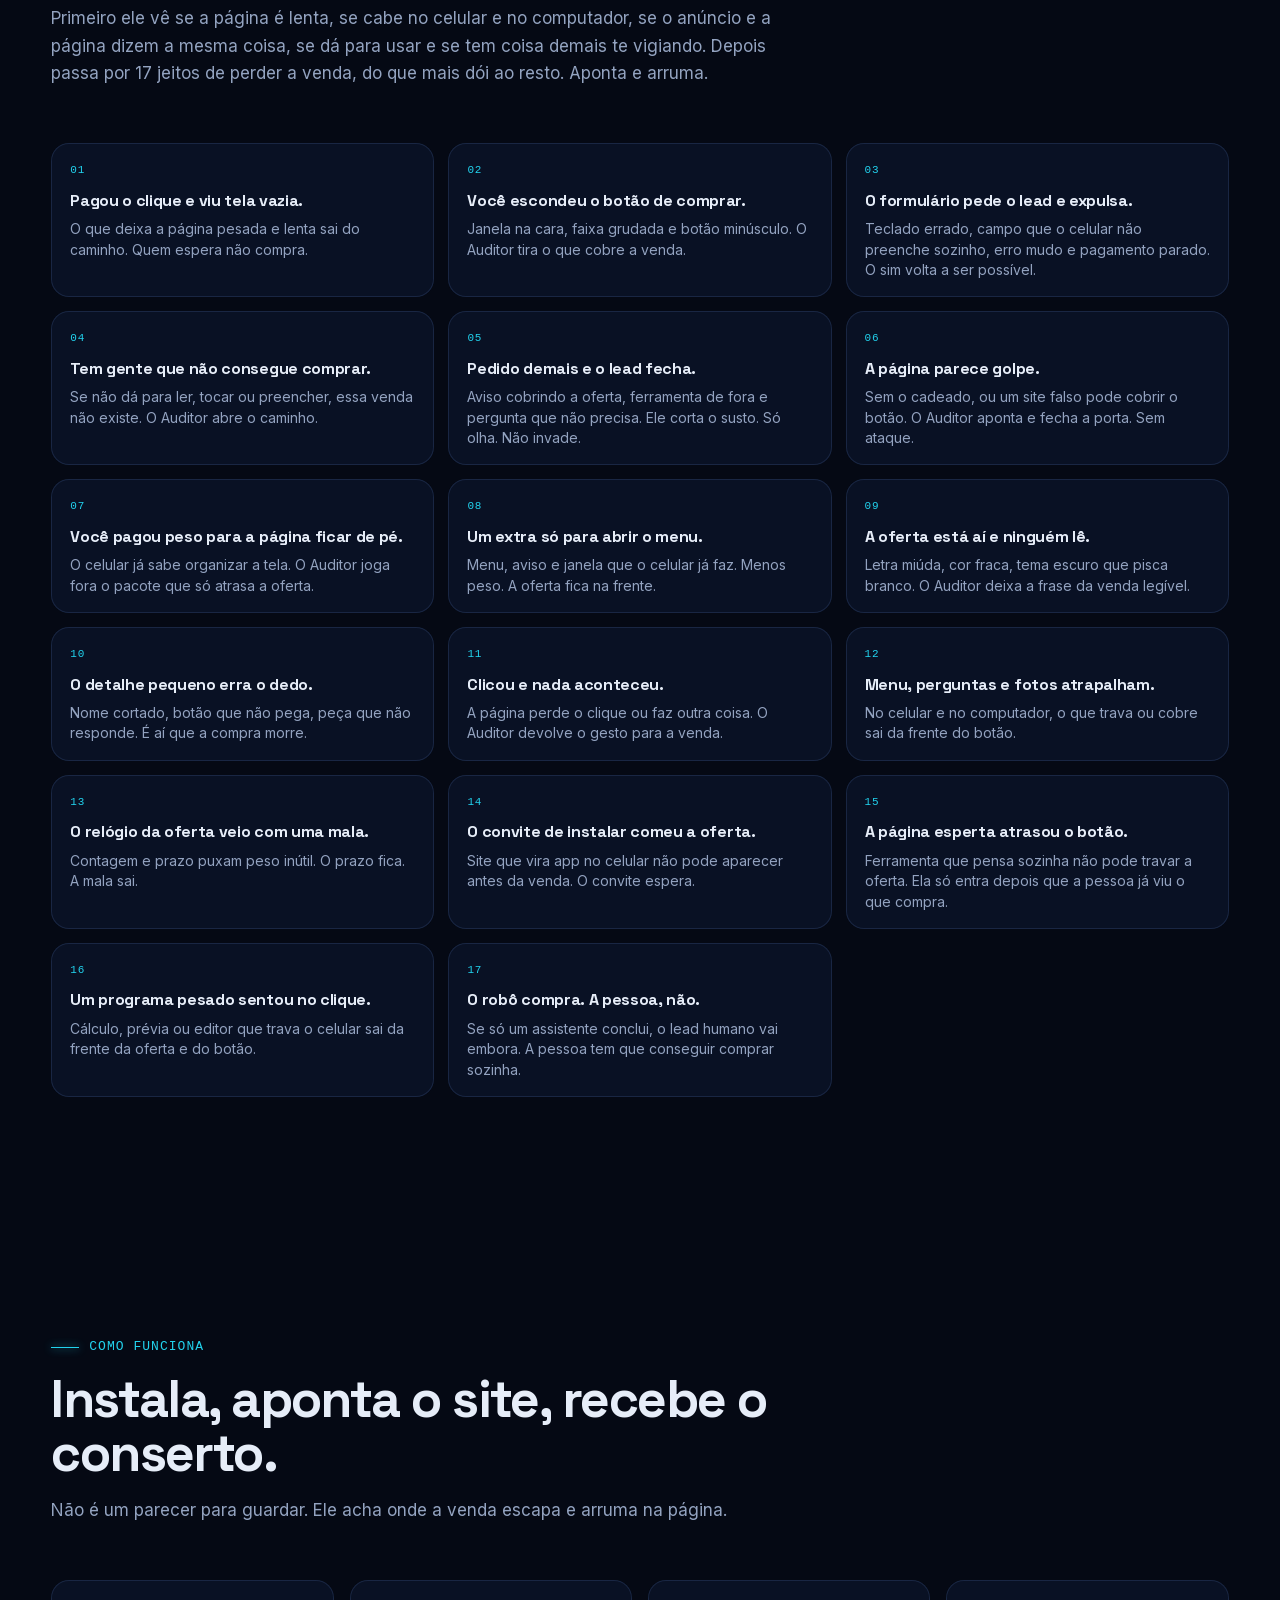
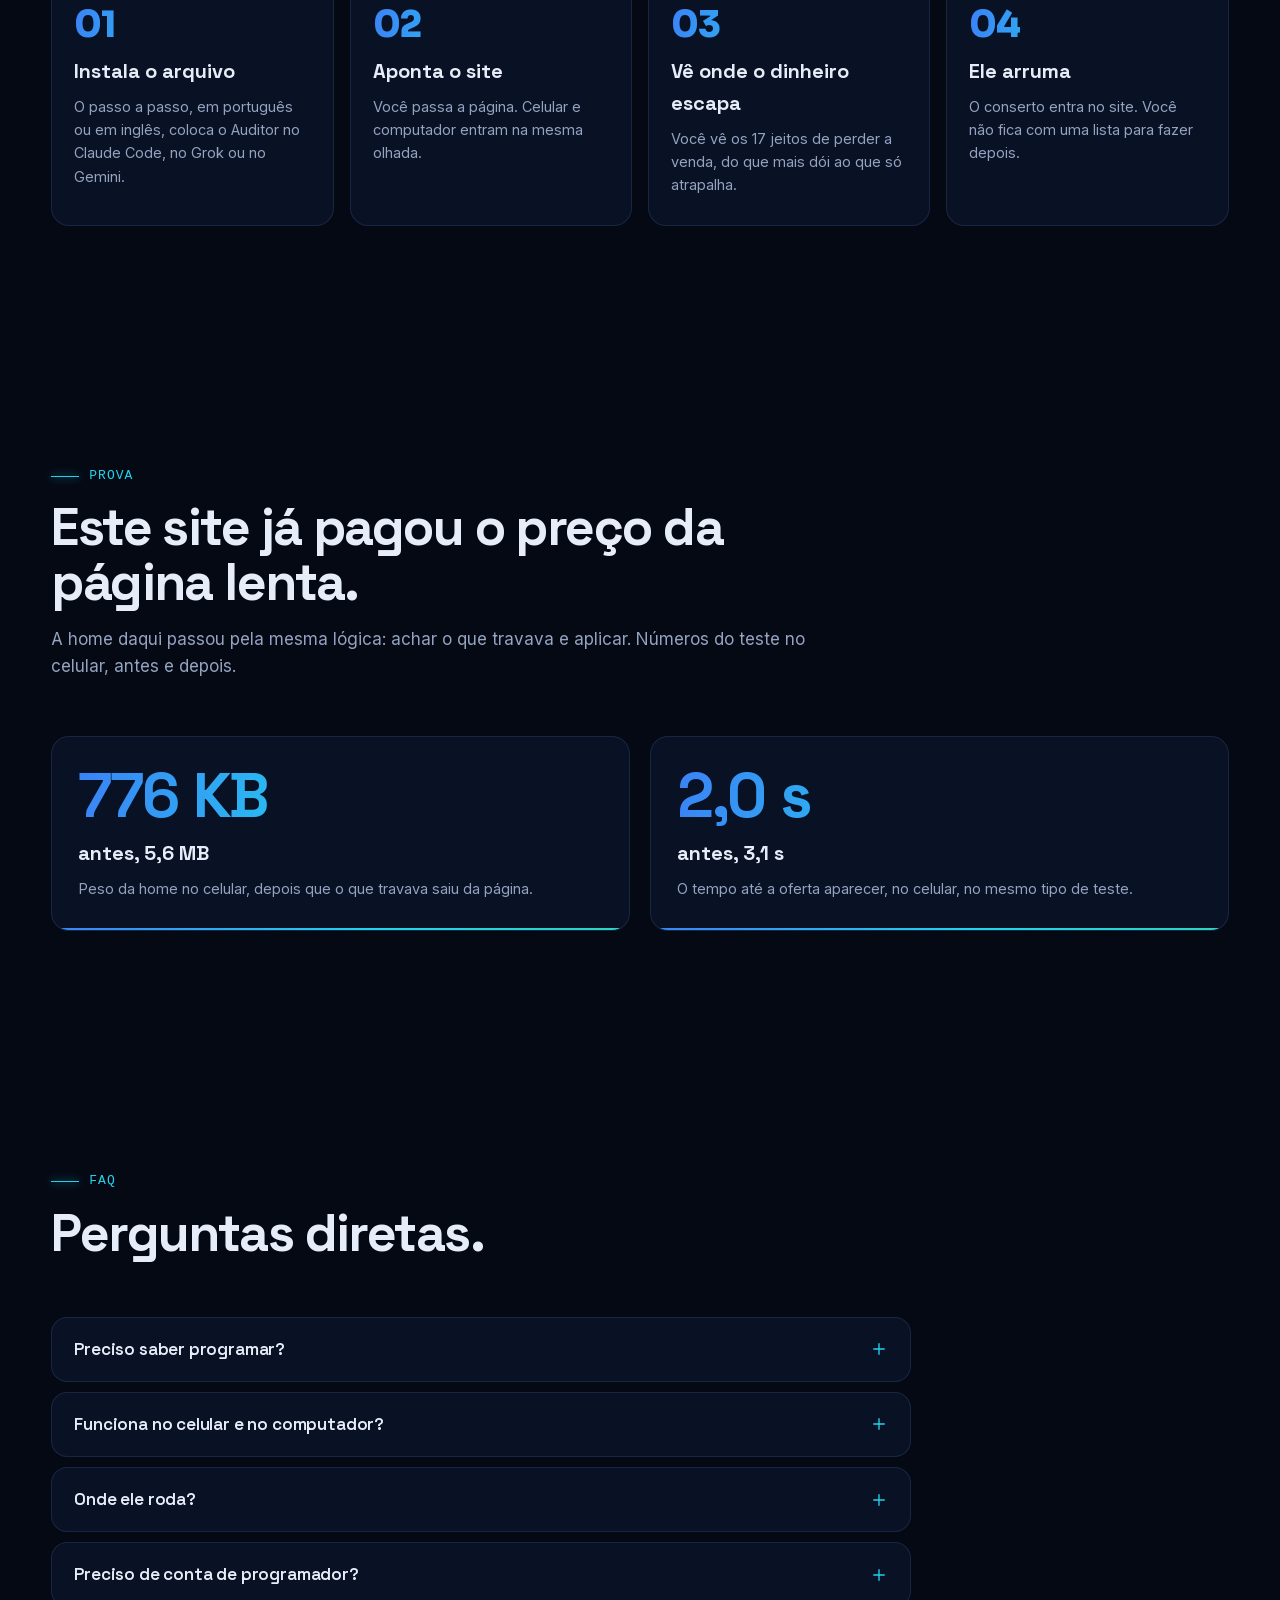
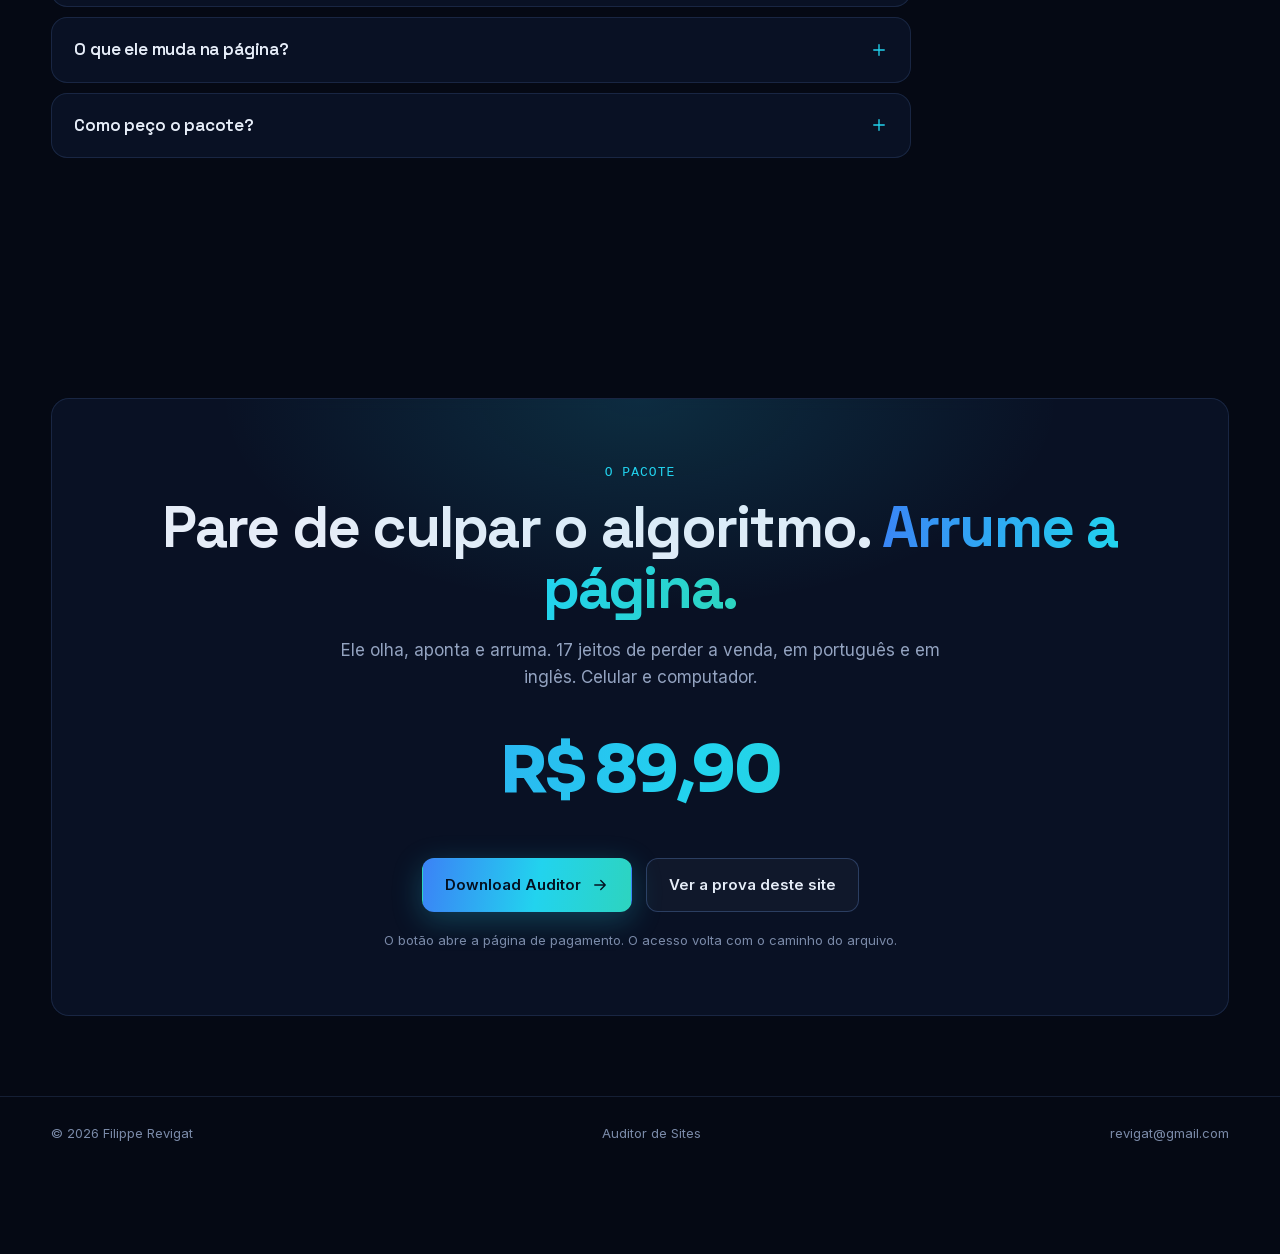
==== commit fbb9c730: "Adiciona o Google Tag Manager GTM-MFVL5HW6 nas páginas HTML. Co-authored-by: Filippe <Revigat@users." ====
--- a/auditor-de-sites/index.html
+++ b/auditor-de-sites/index.html
@@ -3,6 +3,12 @@
 <head>
 <meta charset="UTF-8">
 <meta name="viewport" content="width=device-width, initial-scale=1">
+<script async src="https://www.googletagmanager.com/gtm.js?id=GTM-MFVL5HW6"></script>
+<script>
+  window.dataLayer = window.dataLayer || [];
+  function gtag(){dataLayer.push(arguments);}
+  gtag('js', new Date());
+</script>
 <title>Auditor de Sites | Filippe Revigat</title>
 <meta name="description" content="O Auditor analisa, aponta e corrige. No celular e no computador.">
 <meta name="theme-color" content="#050914">
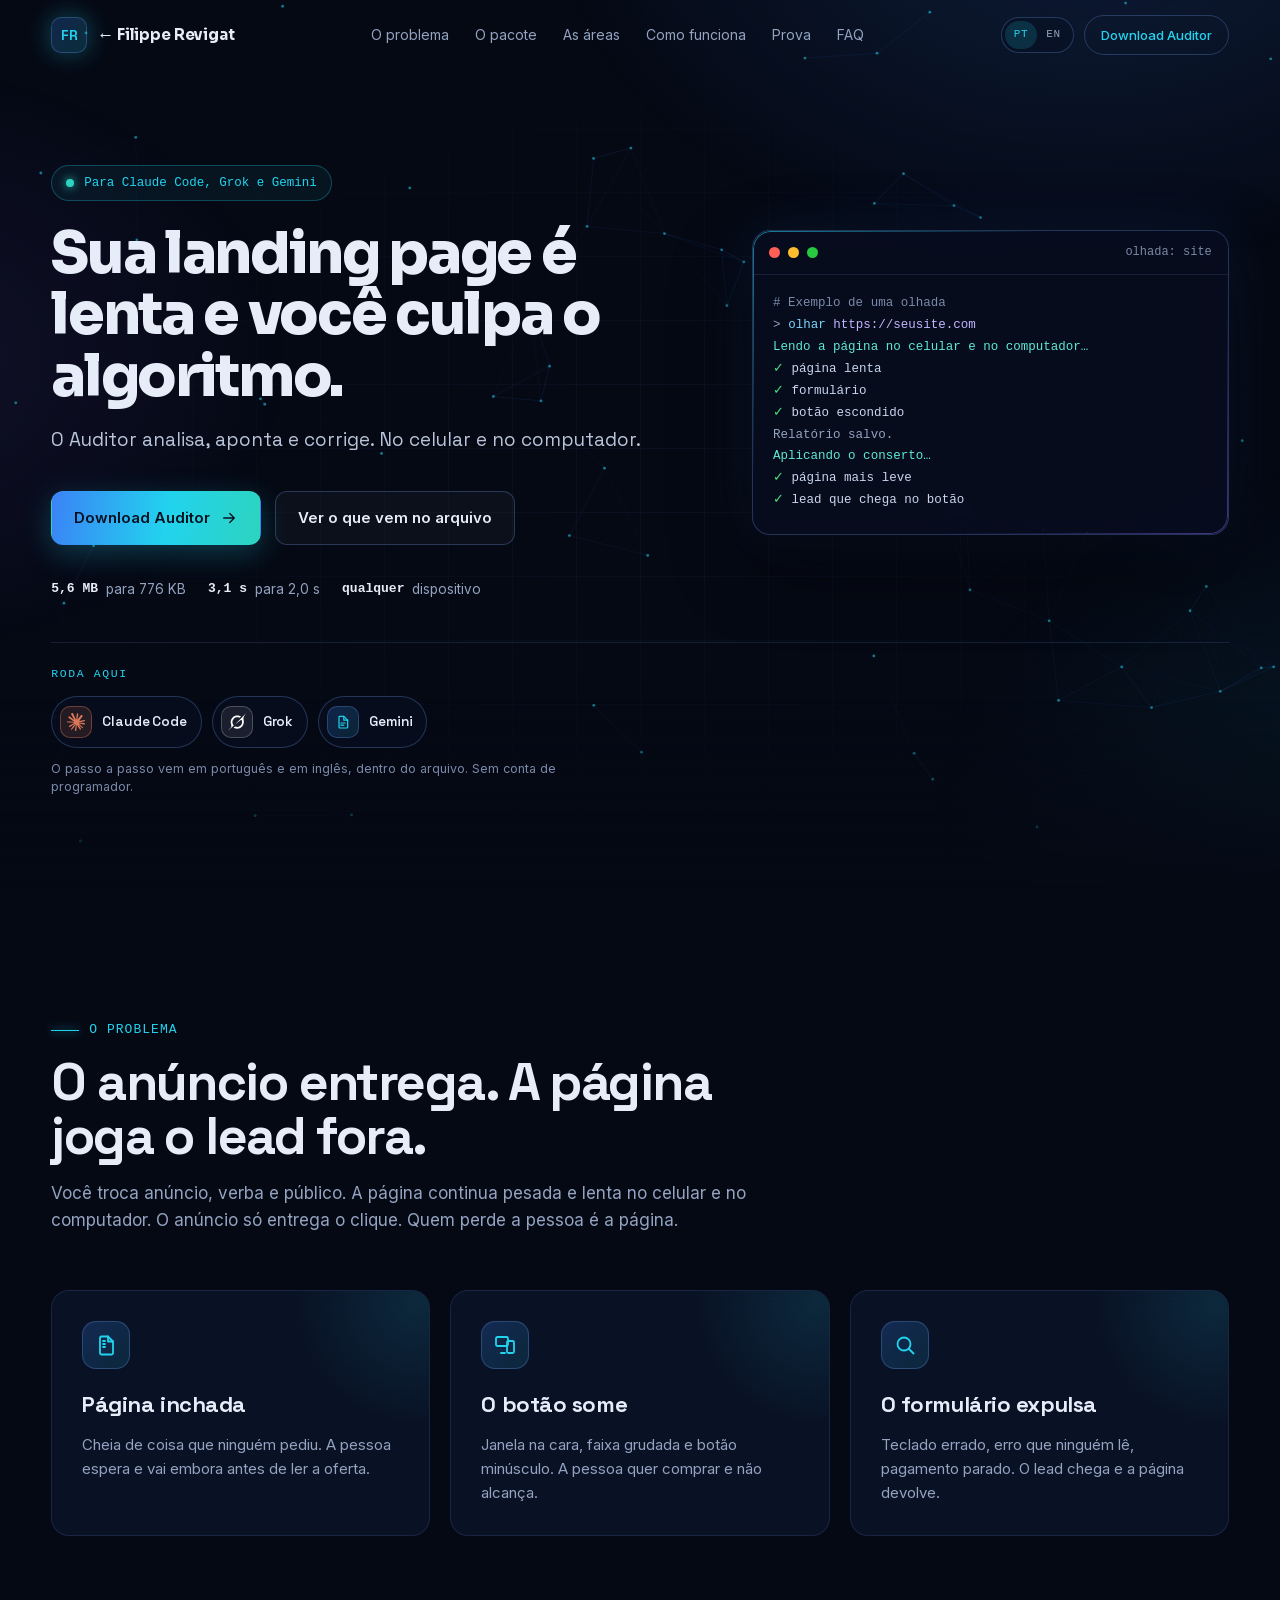
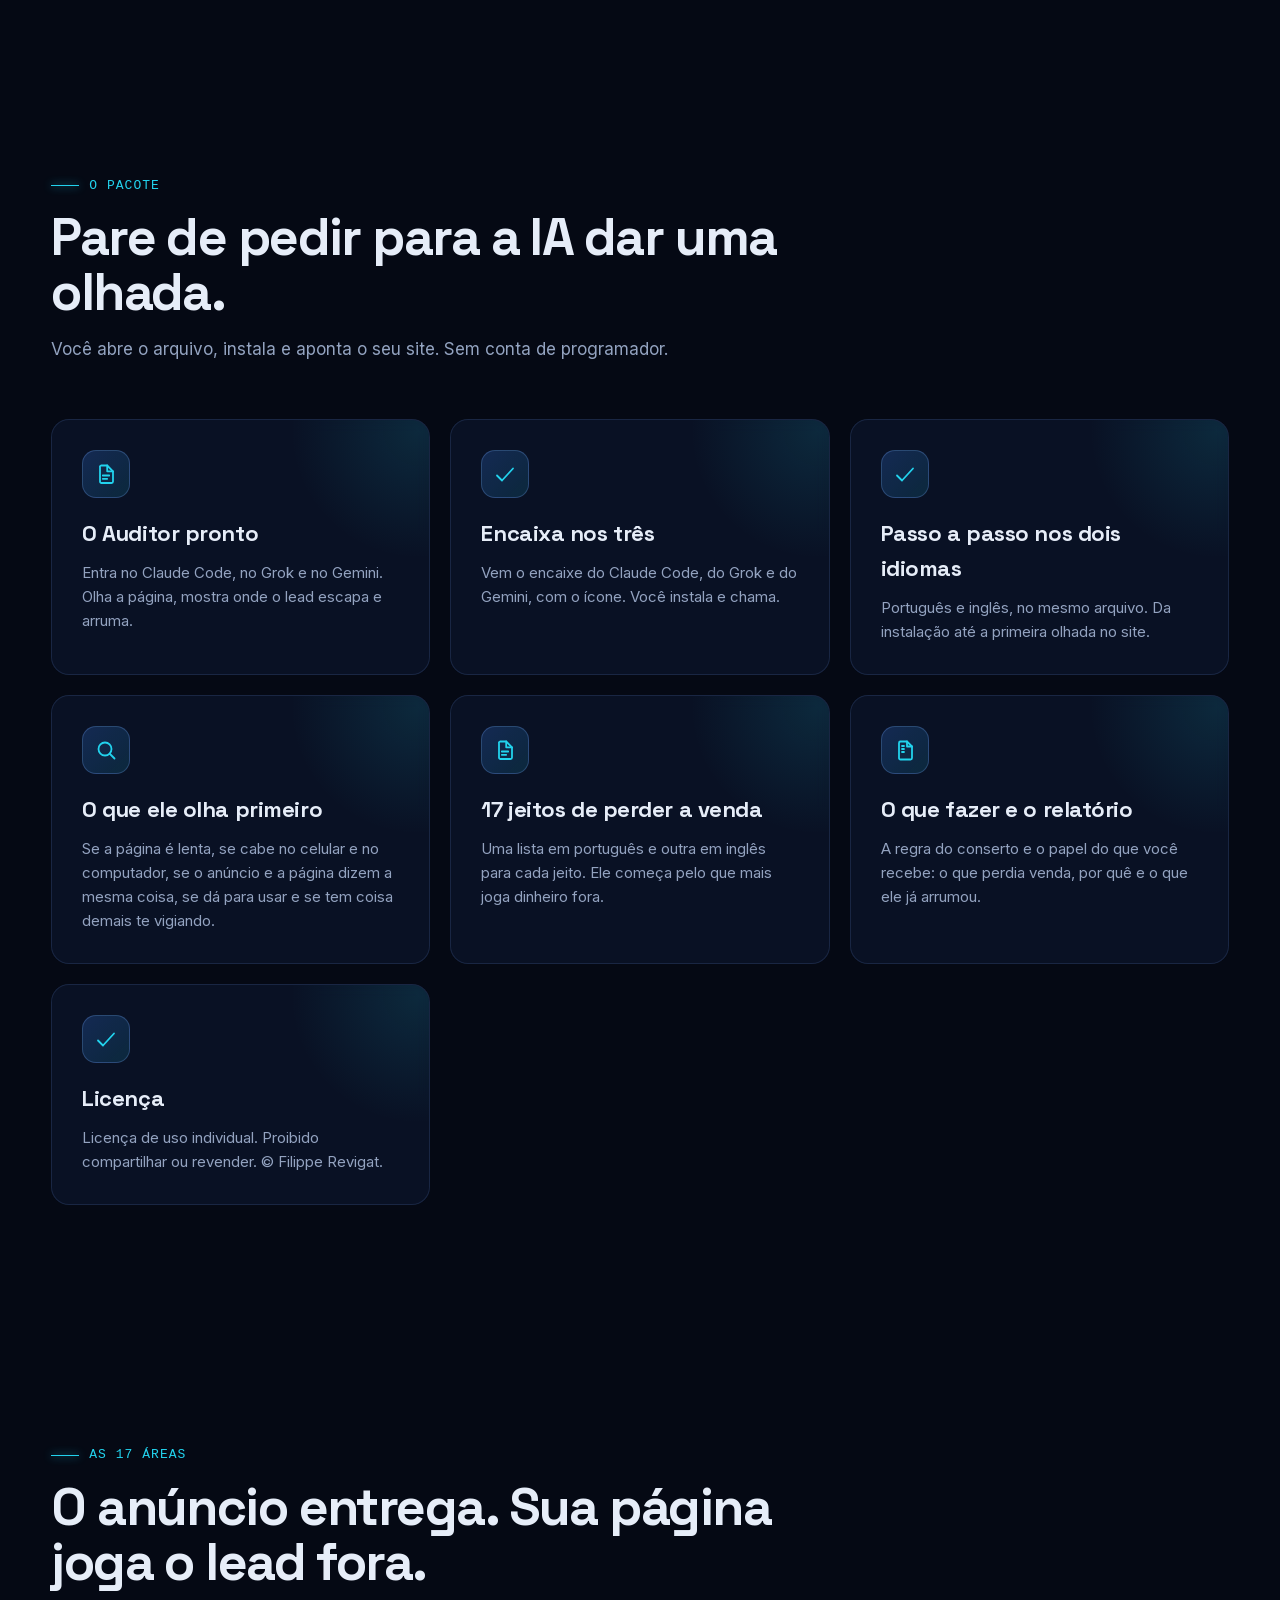
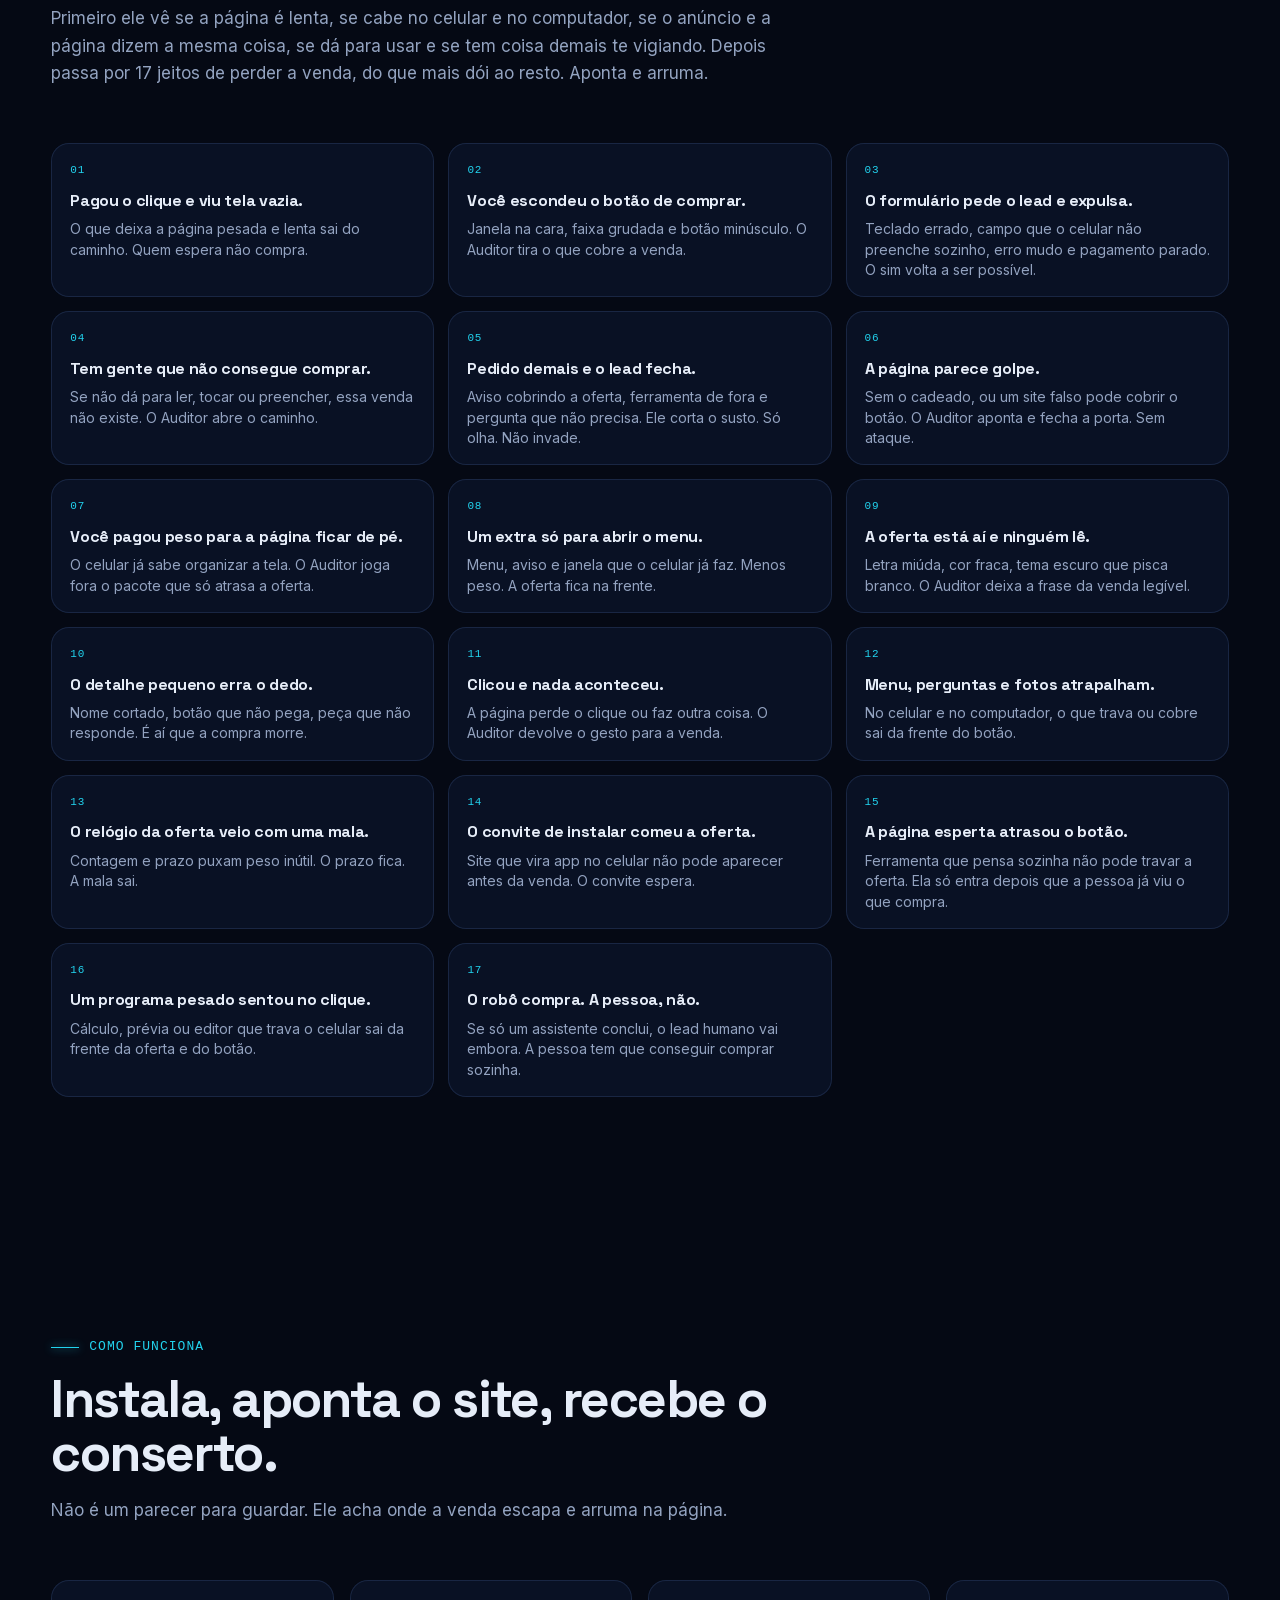
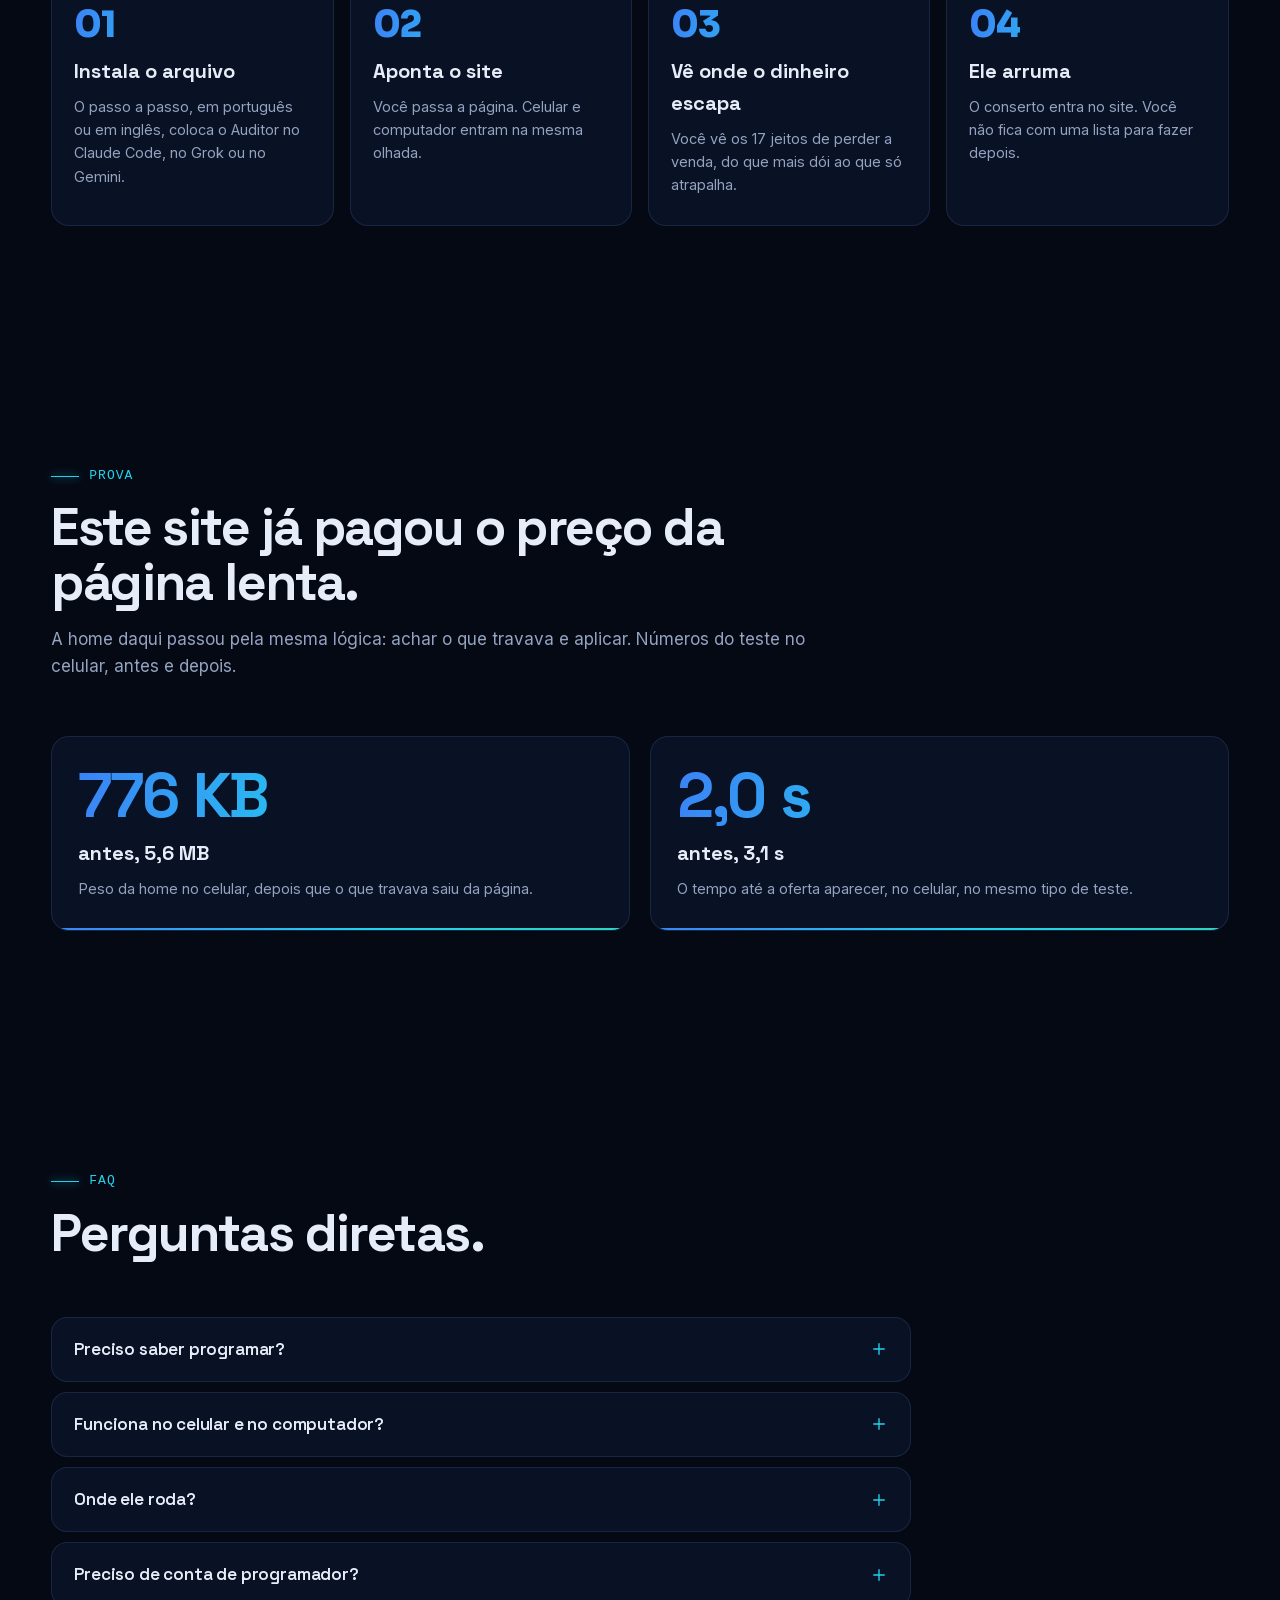
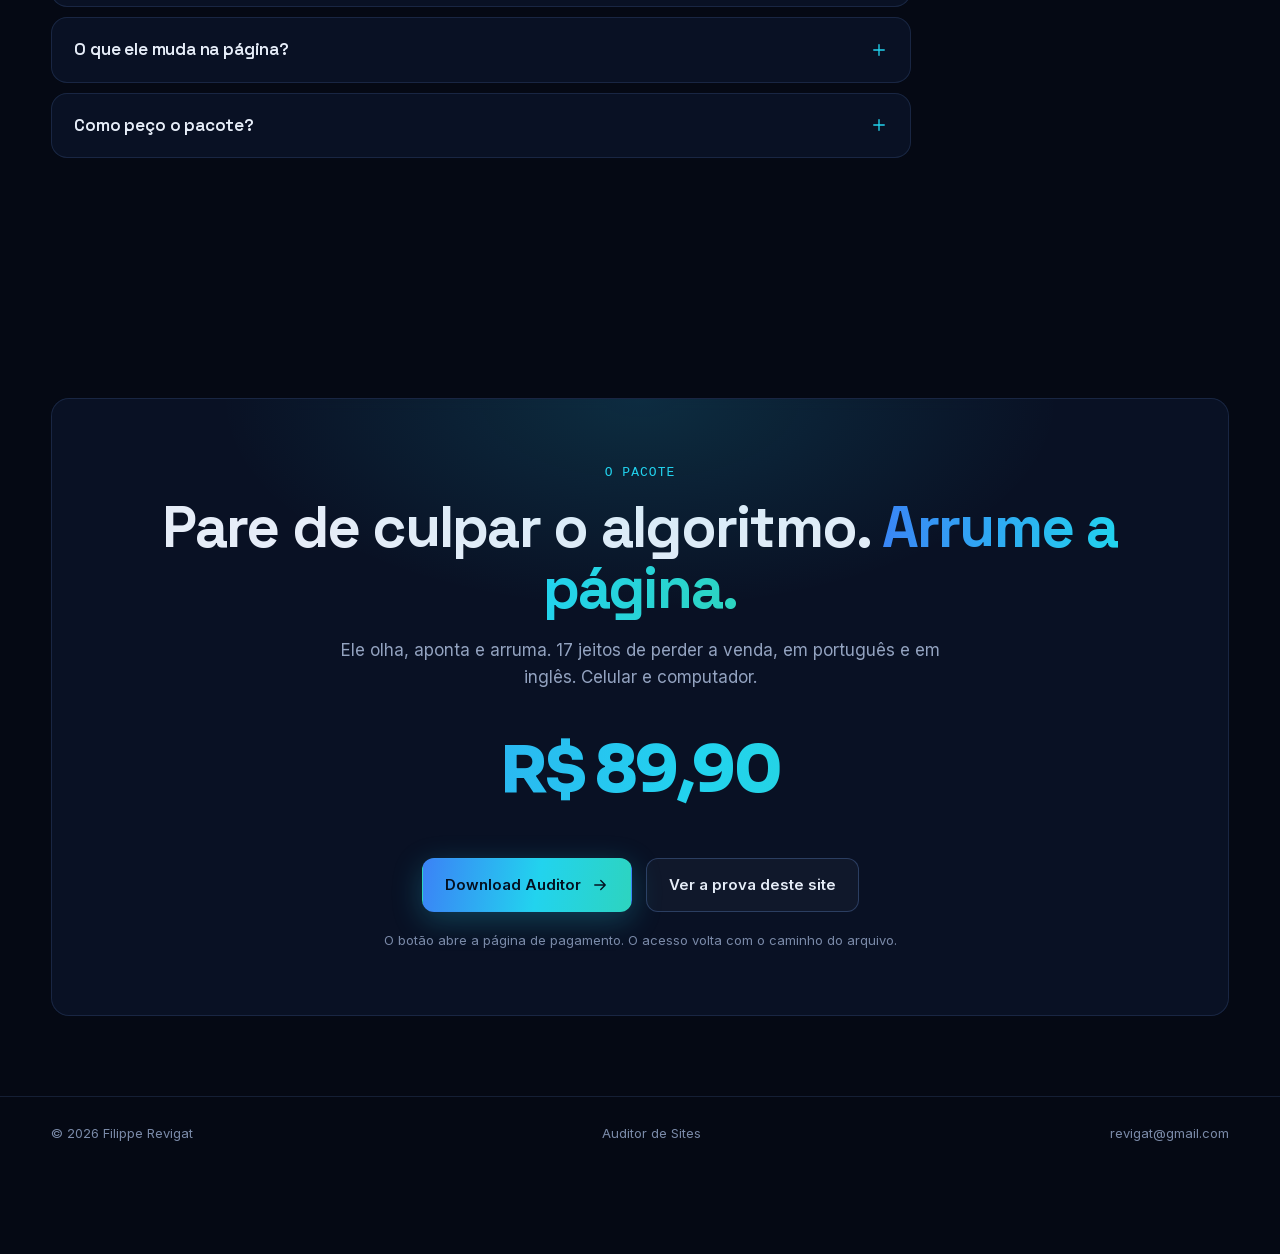
==== commit 5f2516a1: "Substitui o snippet híbrido do GTM pela tag GA4 G-9262P1QYFR. O container GTM-MFVL5HW6 deixava o gta" ====
--- a/auditor-de-sites/index.html
+++ b/auditor-de-sites/index.html
@@ -3,11 +3,14 @@
 <head>
 <meta charset="UTF-8">
 <meta name="viewport" content="width=device-width, initial-scale=1">
-<script async src="https://www.googletagmanager.com/gtm.js?id=GTM-MFVL5HW6"></script>
+<!-- Google tag (gtag.js) -->
+<script async src="https://www.googletagmanager.com/gtag/js?id=G-9262P1QYFR"></script>
 <script>
   window.dataLayer = window.dataLayer || [];
   function gtag(){dataLayer.push(arguments);}
   gtag('js', new Date());
+
+  gtag('config', 'G-9262P1QYFR');
 </script>
 <title>Auditor de Sites | Filippe Revigat</title>
 <meta name="description" content="O Auditor analisa, aponta e corrige. No celular e no computador.">
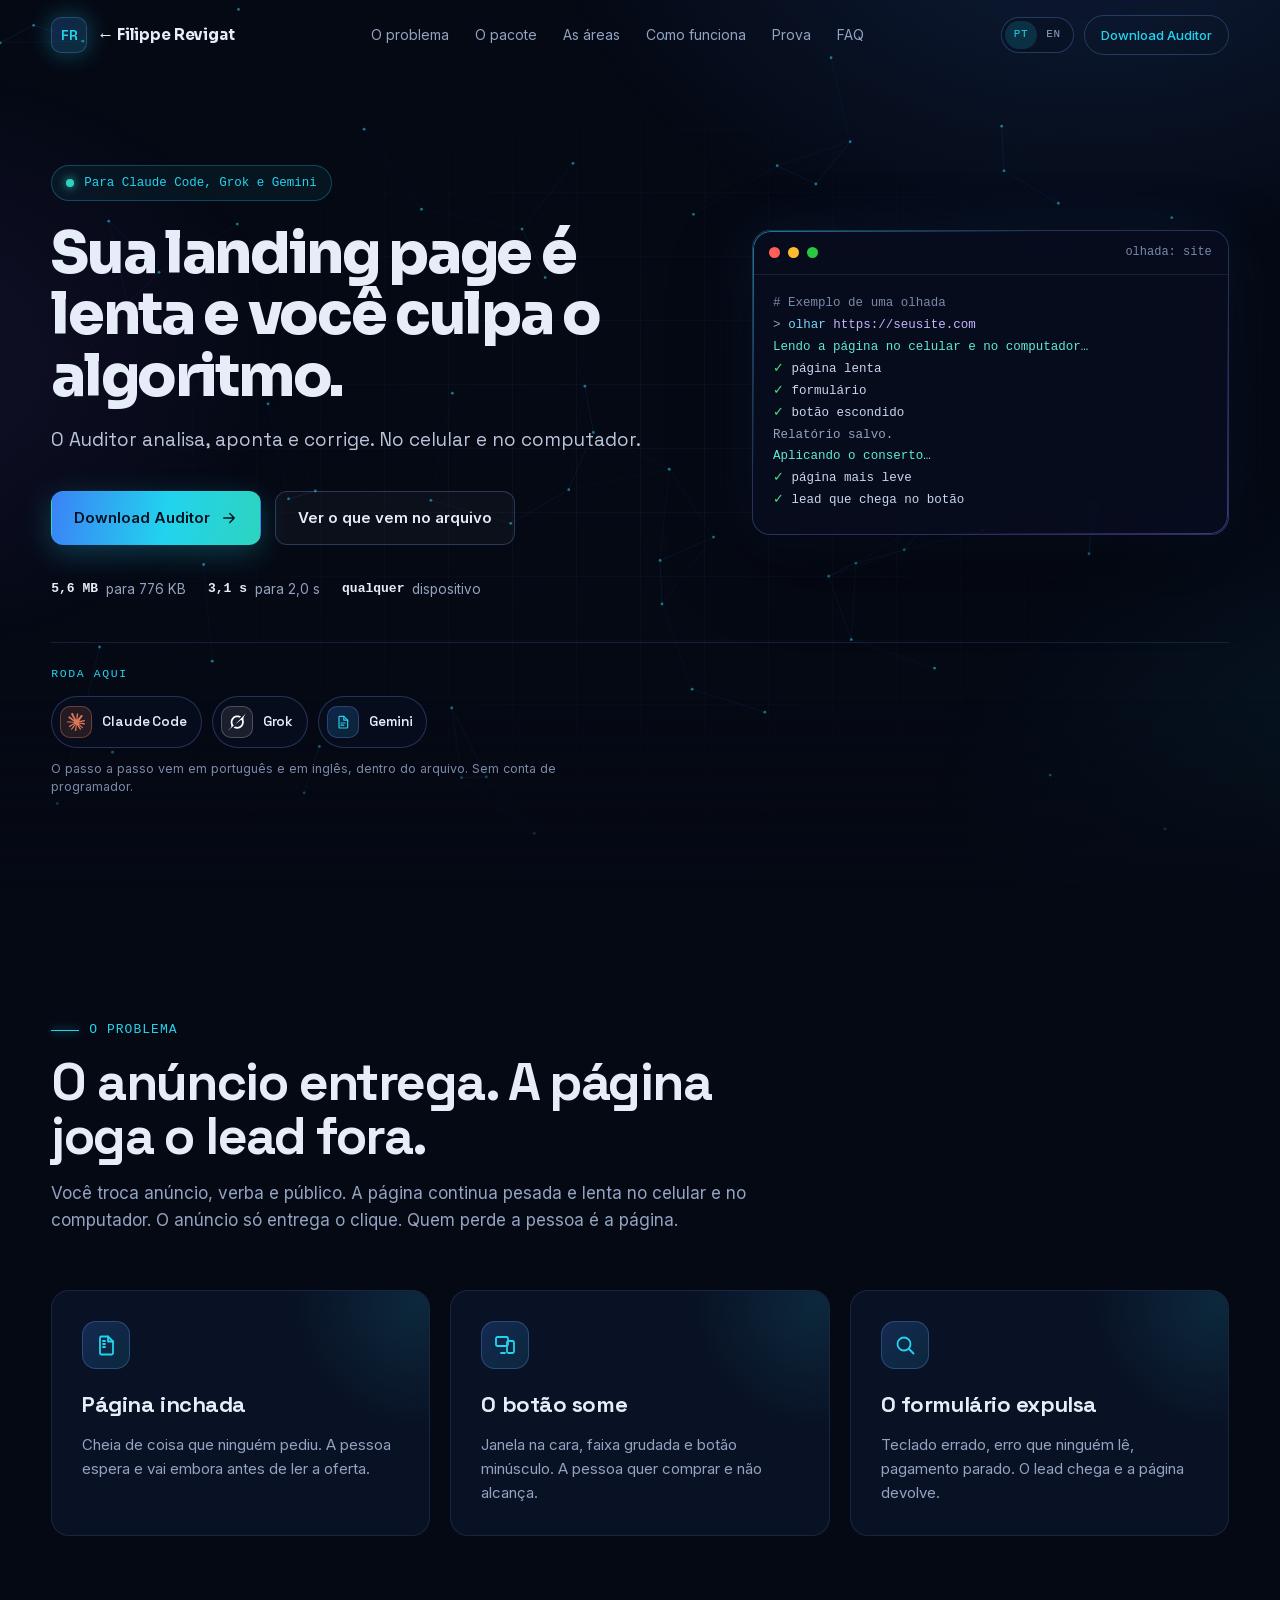
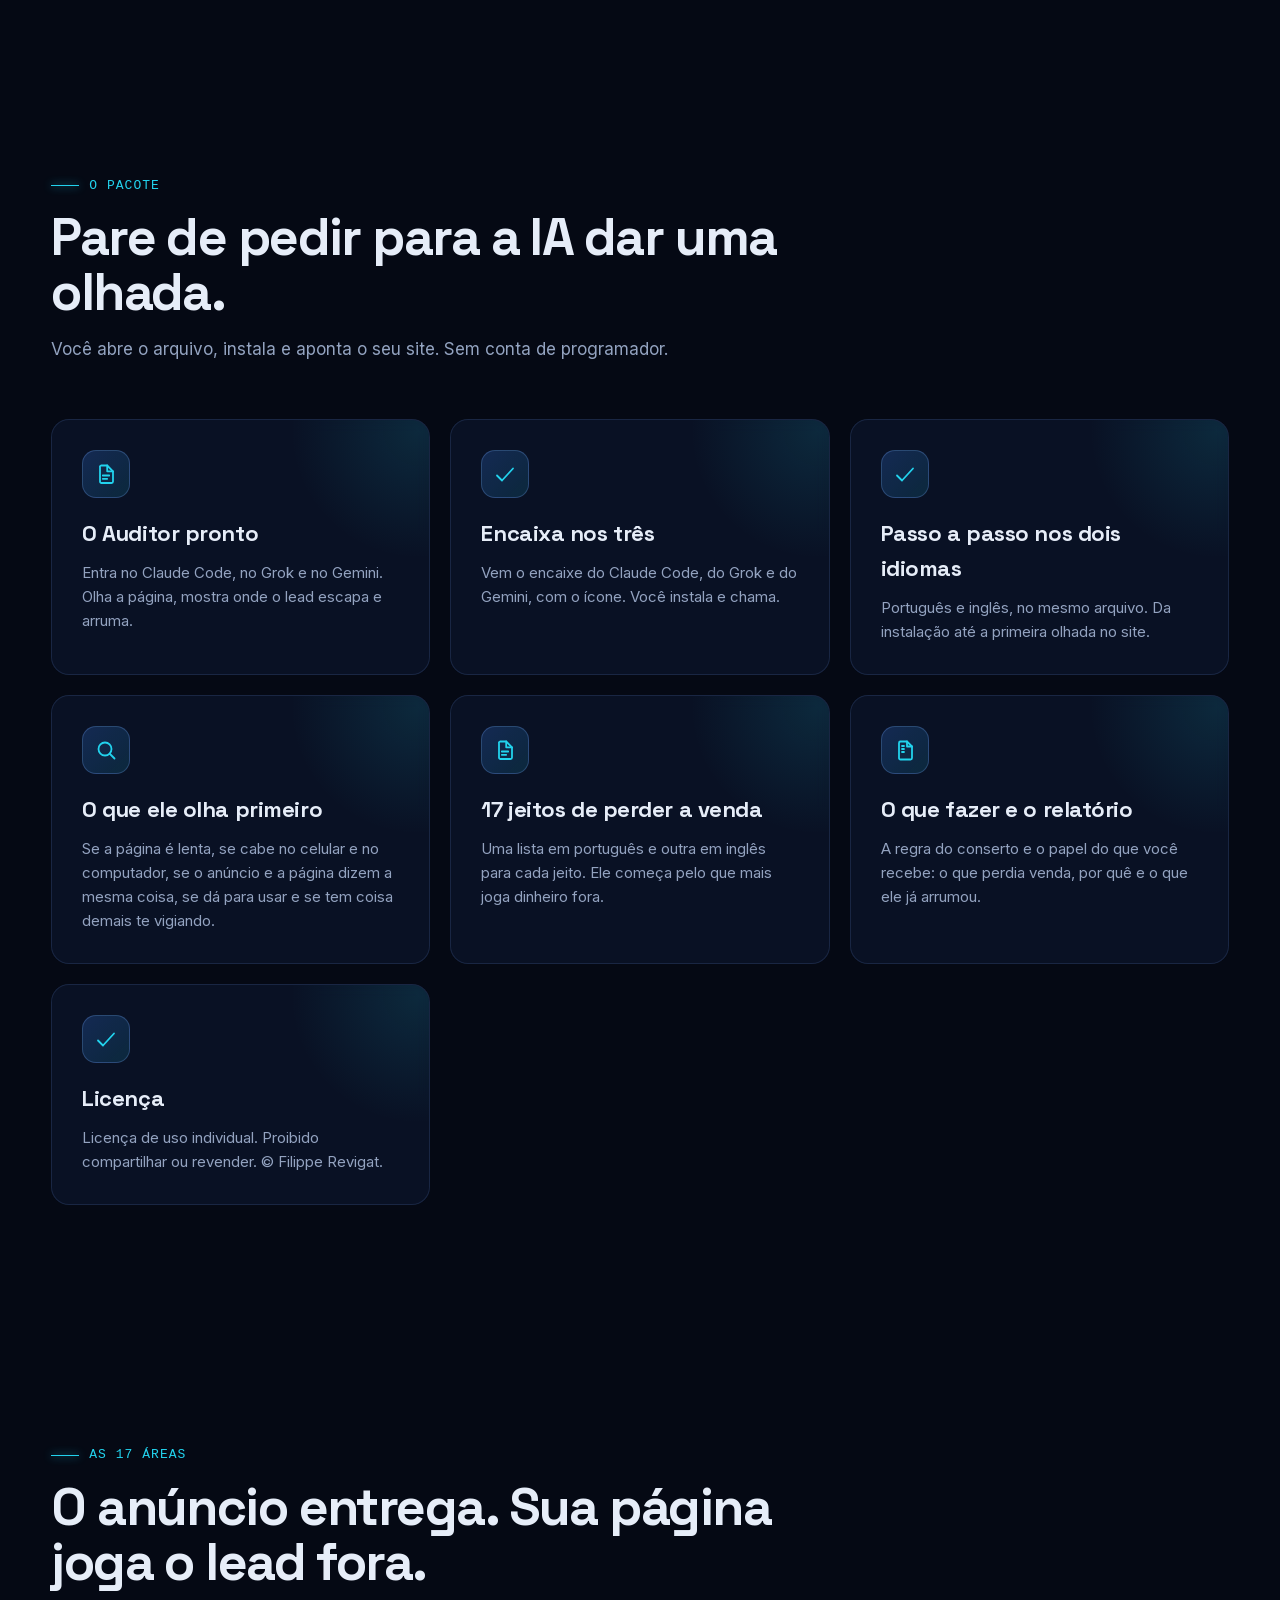
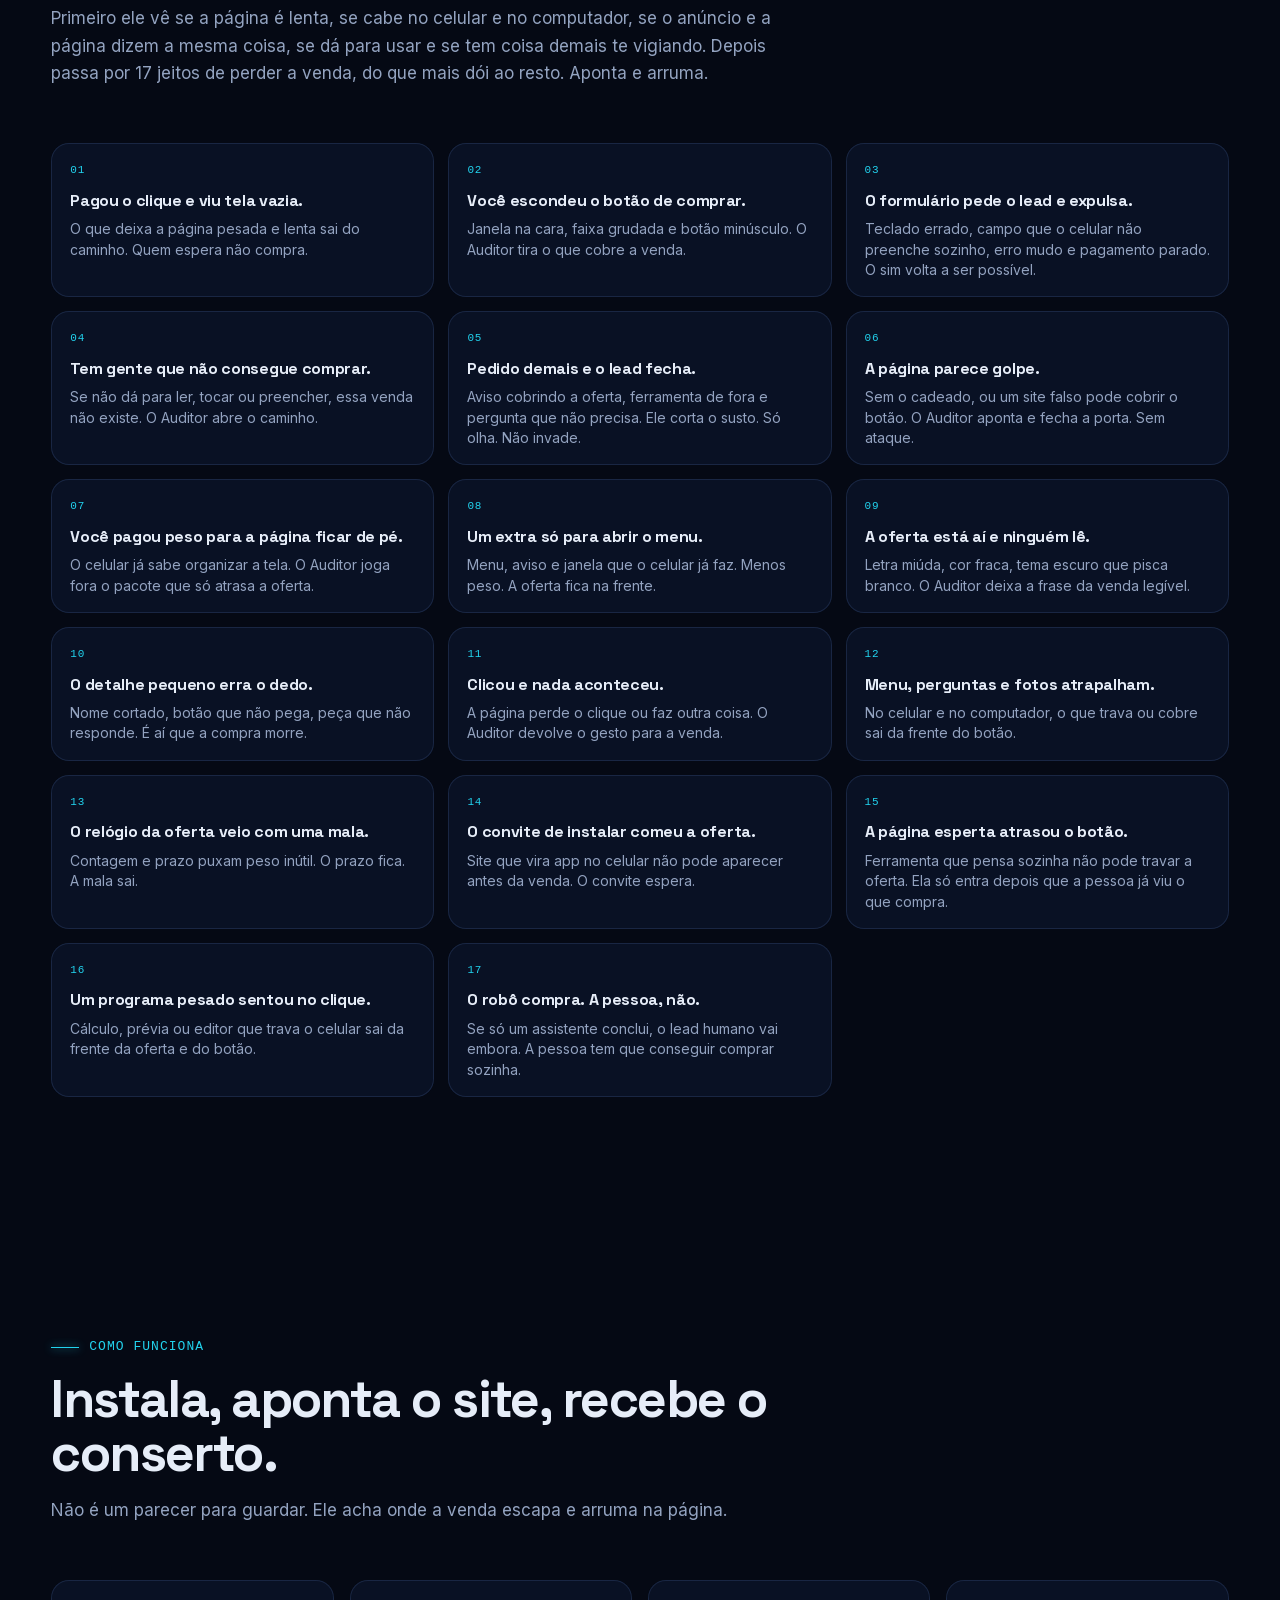
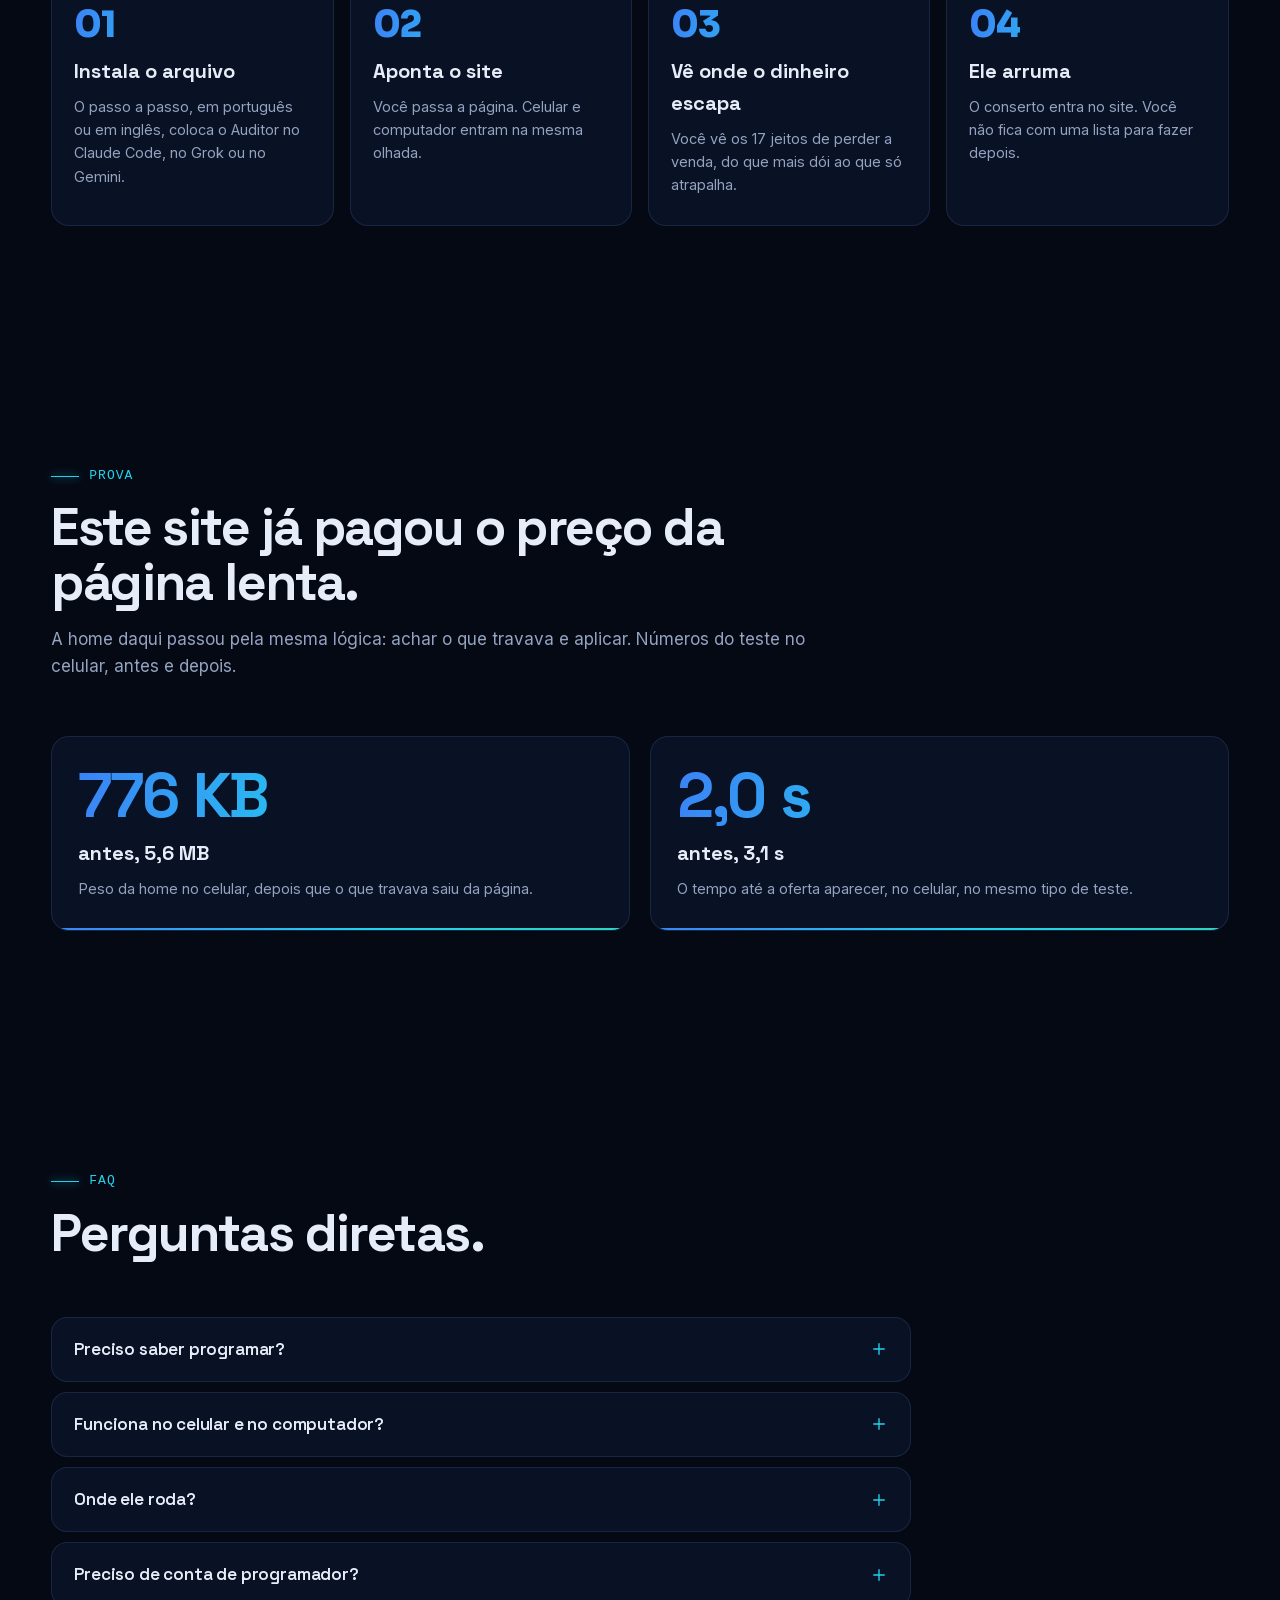
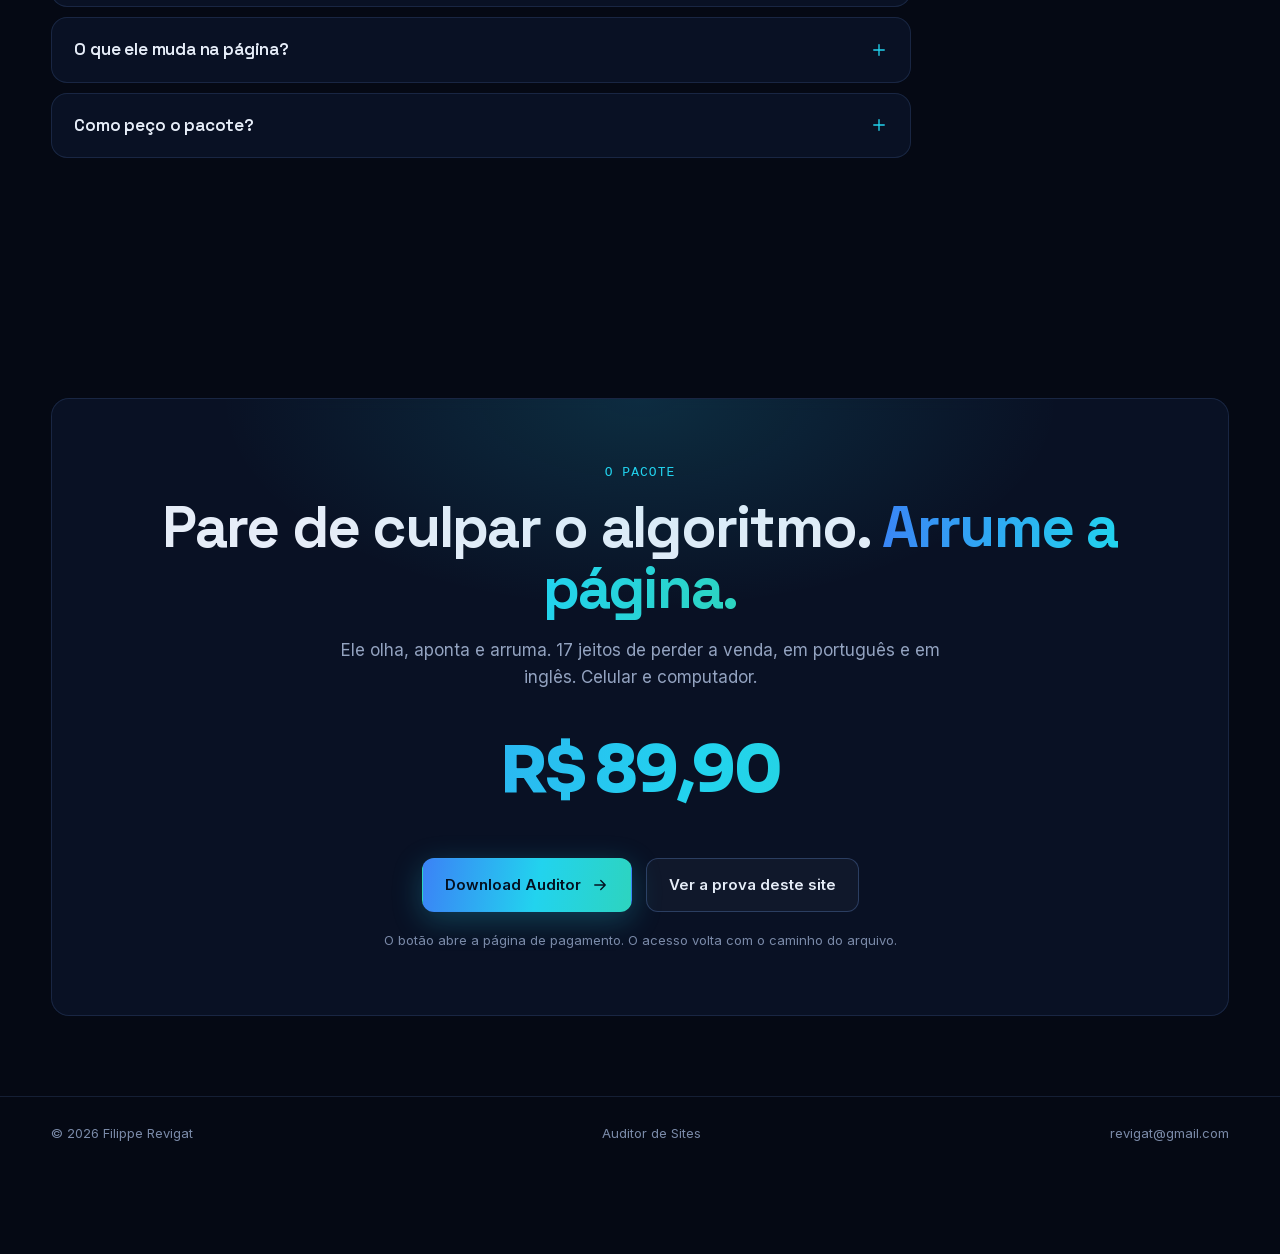
==== commit 3e9fb480: "Adiciona JSON-LD schema.org em todas as páginas HTML. O bloco descreve a pessoa, o site e cada ofert" ====
--- a/auditor-de-sites/index.html
+++ b/auditor-de-sites/index.html
@@ -37,6 +37,200 @@
 </script>
 <!-- DO NOT MODIFY UNLESS TO REPLACE A USER IDENTIFIER -->
 <!-- End Reddit Pixel -->
+<script type="application/ld+json">
+{
+  "@context": "https://schema.org",
+  "@graph": [
+    {
+      "@type": "Person",
+      "@id": "https://revigat.github.io/#person",
+      "name": "Filippe Revigat",
+      "url": "https://revigat.github.io/",
+      "image": "https://revigat.github.io/assets/filippe.webp",
+      "jobTitle": "Especialista em Estratégia Digital, Marketing Digital e Inteligência Artificial",
+      "email": "revigat@gmail.com",
+      "description": "Especialista em Marketing Digital, Growth & Performance | IA aplicada a Negócios. Curitiba/PR.",
+      "homeLocation": {
+        "@type": "Place",
+        "name": "Curitiba/PR"
+      },
+      "sameAs": [
+        "https://www.linkedin.com/in/filippe-revigat"
+      ],
+      "knowsAbout": [
+        "Estratégia Digital",
+        "Marketing Digital",
+        "Inteligência Artificial",
+        "Agentes de IA",
+        "Mídia paga",
+        "Automação de marketing",
+        "Growth",
+        "Performance",
+        "Dados e KPIs",
+        "CRO",
+        "Funis de conversão",
+        "SEO",
+        "Governança de IA",
+        "IA aplicada a negócios",
+        "IA e automação",
+        "Data-driven",
+        "Arquétipos de marca",
+        "Teoria do aprendizado"
+      ]
+    },
+    {
+      "@type": "WebSite",
+      "@id": "https://revigat.github.io/#website",
+      "name": "Filippe Revigat",
+      "url": "https://revigat.github.io/",
+      "inLanguage": [
+        "pt-BR",
+        "en"
+      ],
+      "publisher": {
+        "@id": "https://revigat.github.io/#person"
+      }
+    },
+    {
+      "@type": "WebPage",
+      "@id": "https://revigat.github.io/auditor-de-sites/#webpage",
+      "url": "https://revigat.github.io/auditor-de-sites/",
+      "name": "Auditor de Sites | Filippe Revigat",
+      "description": "O Auditor analisa, aponta e corrige. No celular e no computador.",
+      "inLanguage": "pt-BR",
+      "isPartOf": {
+        "@id": "https://revigat.github.io/#website"
+      },
+      "about": {
+        "@id": "https://revigat.github.io/auditor-de-sites/#software"
+      },
+      "publisher": {
+        "@id": "https://revigat.github.io/#person"
+      },
+      "copyrightHolder": {
+        "@id": "https://revigat.github.io/#person"
+      },
+      "mainEntity": {
+        "@id": "https://revigat.github.io/auditor-de-sites/#software"
+      },
+      "breadcrumb": {
+        "@id": "https://revigat.github.io/auditor-de-sites/#breadcrumb"
+      },
+      "workTranslation": {
+        "@id": "https://revigat.github.io/auditor-de-sites/en/#webpage"
+      }
+    },
+    {
+      "@type": "SoftwareApplication",
+      "@id": "https://revigat.github.io/auditor-de-sites/#software",
+      "name": "Auditor de Sites",
+      "description": "O Auditor analisa, aponta e corrige. No celular e no computador.",
+      "url": "https://revigat.github.io/auditor-de-sites/",
+      "inLanguage": "pt-BR",
+      "license": {
+        "@type": "CreativeWork",
+        "name": "Licença de uso individual. Proibido compartilhar ou revender. © Filippe Revigat."
+      },
+      "author": {
+        "@id": "https://revigat.github.io/#person"
+      },
+      "provider": {
+        "@id": "https://revigat.github.io/#person"
+      },
+      "workTranslation": {
+        "@id": "https://revigat.github.io/auditor-de-sites/en/#software"
+      },
+      "offers": {
+        "@type": "Offer",
+        "@id": "https://revigat.github.io/auditor-de-sites/#offer",
+        "url": "https://pay.kiwify.com.br/9SfItxJ",
+        "price": "89.90",
+        "priceCurrency": "BRL",
+        "seller": {
+          "@id": "https://revigat.github.io/#person"
+        }
+      }
+    },
+    {
+      "@type": "BreadcrumbList",
+      "@id": "https://revigat.github.io/auditor-de-sites/#breadcrumb",
+      "itemListElement": [
+        {
+          "@type": "ListItem",
+          "position": 1,
+          "name": "Início",
+          "item": "https://revigat.github.io/"
+        },
+        {
+          "@type": "ListItem",
+          "position": 2,
+          "name": "Auditor de Sites",
+          "item": "https://revigat.github.io/auditor-de-sites/"
+        }
+      ]
+    },
+    {
+      "@type": "FAQPage",
+      "@id": "https://revigat.github.io/auditor-de-sites/#faq",
+      "url": "https://revigat.github.io/auditor-de-sites/#faq",
+      "inLanguage": "pt-BR",
+      "isPartOf": {
+        "@id": "https://revigat.github.io/auditor-de-sites/#webpage"
+      },
+      "mainEntity": [
+        {
+          "@type": "Question",
+          "name": "Preciso saber programar?",
+          "acceptedAnswer": {
+            "@type": "Answer",
+            "text": "Não. O passo a passo, em português e em inglês, leva até o Auditor pronto no Claude Code, no Grok ou no Gemini."
+          }
+        },
+        {
+          "@type": "Question",
+          "name": "Funciona no celular e no computador?",
+          "acceptedAnswer": {
+            "@type": "Answer",
+            "text": "Sim. Celular e computador entram na mesma olhada. A página precisa vender nos dois."
+          }
+        },
+        {
+          "@type": "Question",
+          "name": "Onde ele roda?",
+          "acceptedAnswer": {
+            "@type": "Answer",
+            "text": "No Claude Code, no Grok e no Gemini. O passo a passo diz como instalar em cada um."
+          }
+        },
+        {
+          "@type": "Question",
+          "name": "Preciso de conta de programador?",
+          "acceptedAnswer": {
+            "@type": "Answer",
+            "text": "Não. Você recebe um arquivo e instala por ele."
+          }
+        },
+        {
+          "@type": "Question",
+          "name": "O que ele muda na página?",
+          "acceptedAnswer": {
+            "@type": "Answer",
+            "text": "O que deixa a página lenta, o que esconde o botão, o formulário que expulsa e os outros jeitos de perder a venda. Ele arruma. No susto e na porta aberta, só olha. Não invade."
+          }
+        },
+        {
+          "@type": "Question",
+          "name": "Como peço o pacote?",
+          "acceptedAnswer": {
+            "@type": "Answer",
+            "text": "O botão abre a página de pagamento. O acesso volta com o caminho do arquivo."
+          }
+        }
+      ]
+    }
+  ]
+}
+</script>
 </head>
 <body data-cta="https://pay.kiwify.com.br/9SfItxJ">
 <a class="skip" href="#conteudo">Pular para o conteúdo</a>
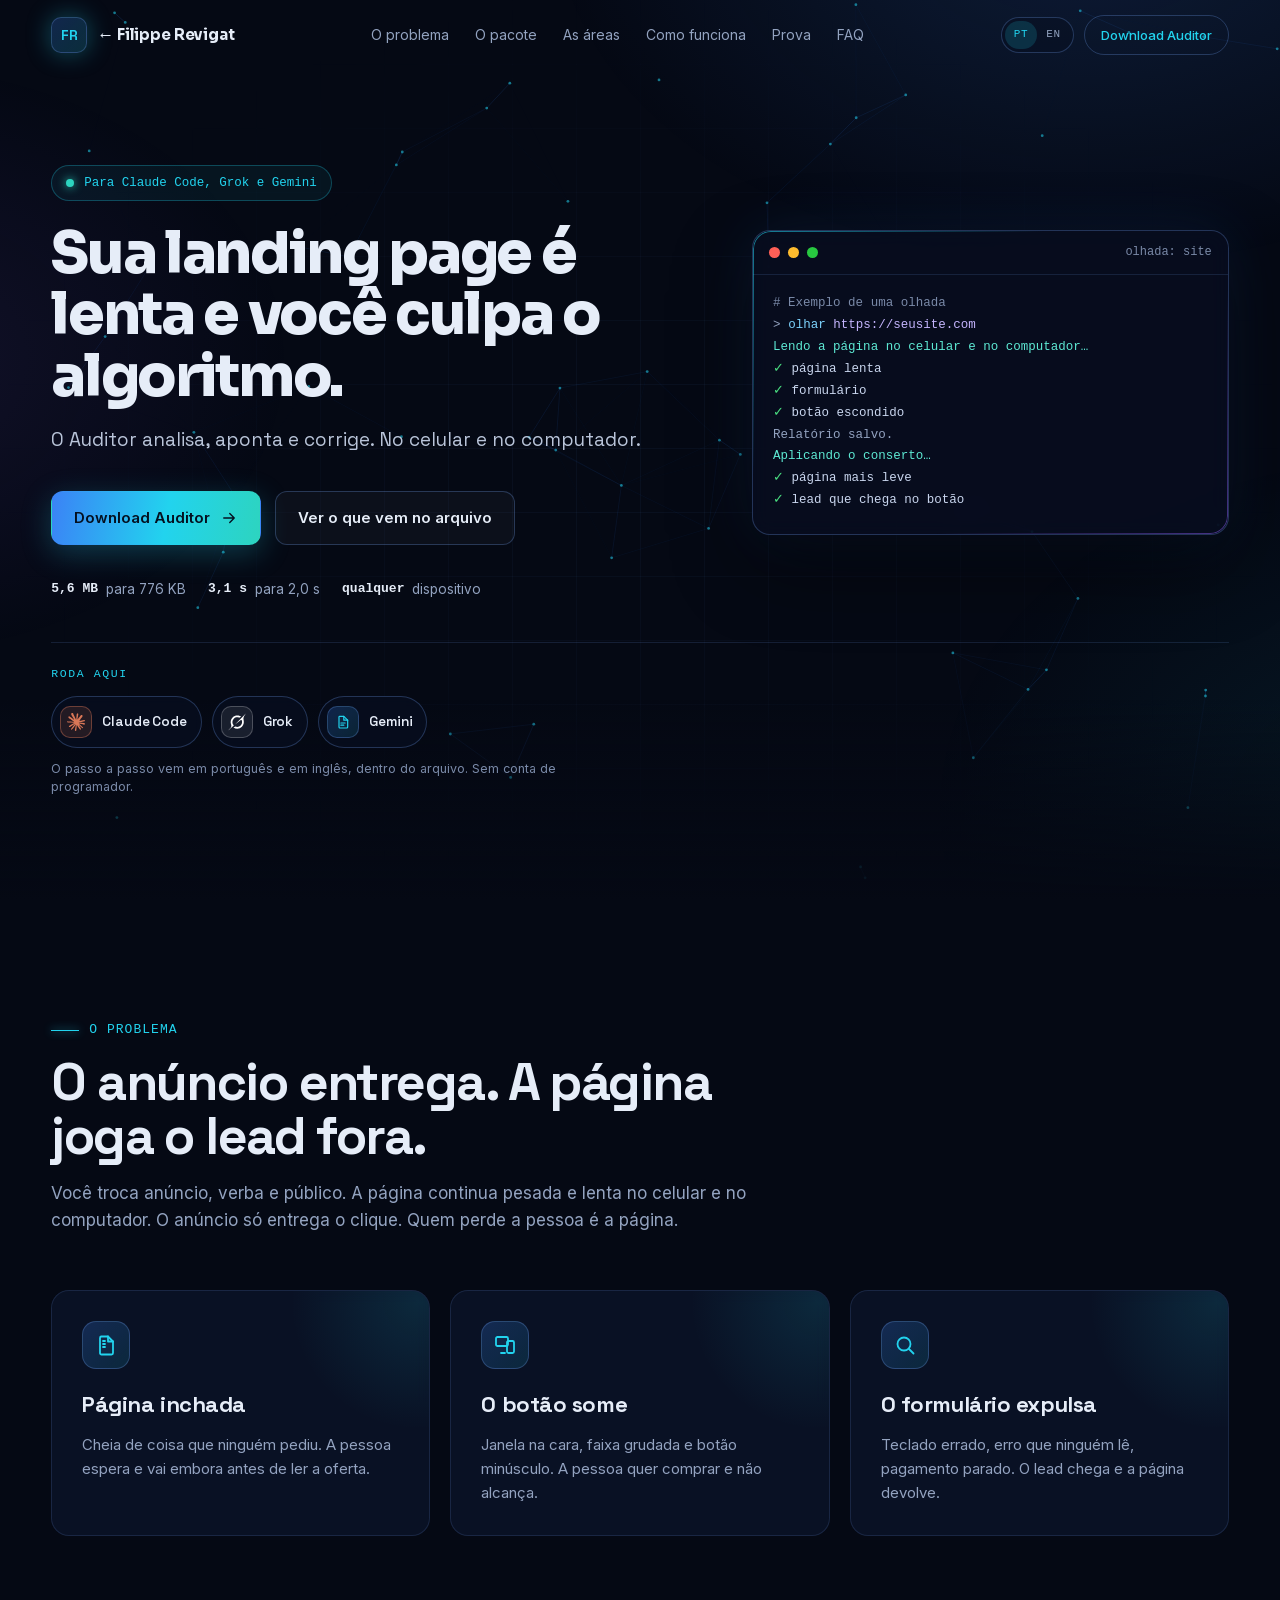
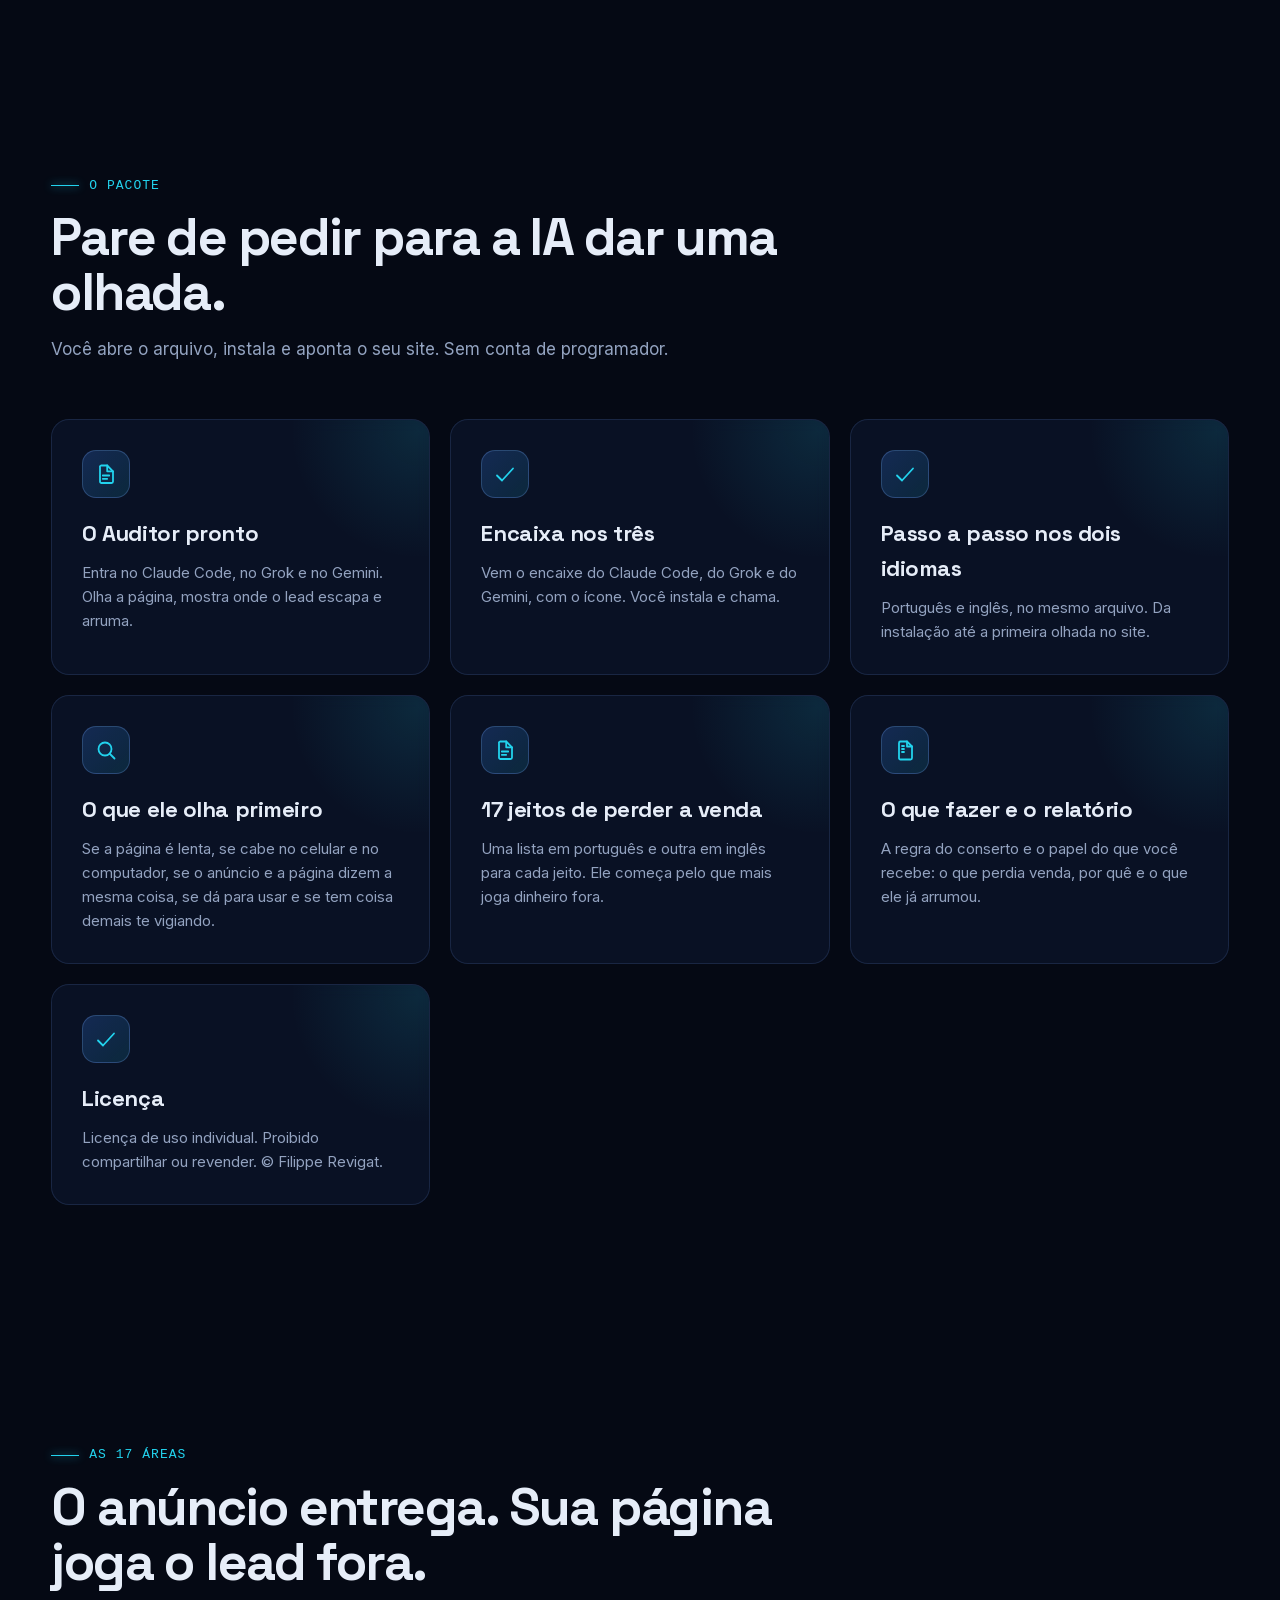
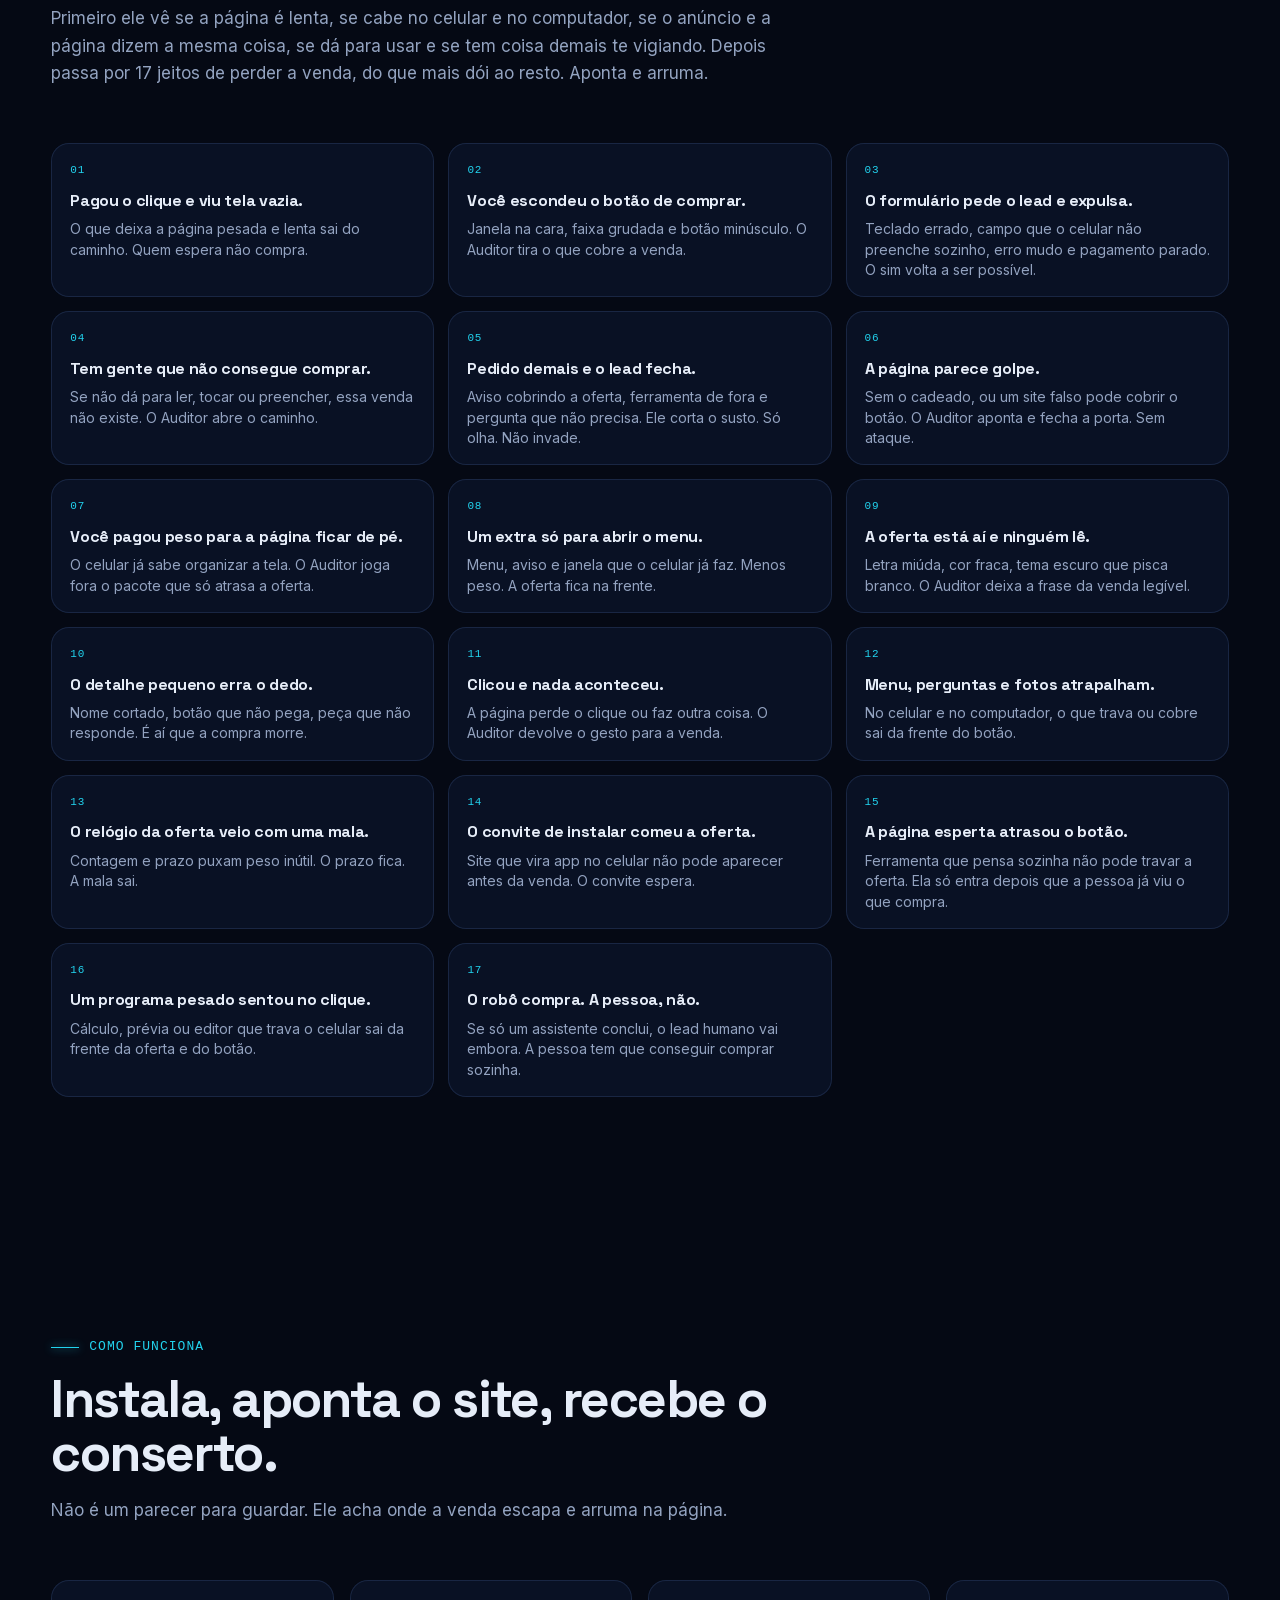
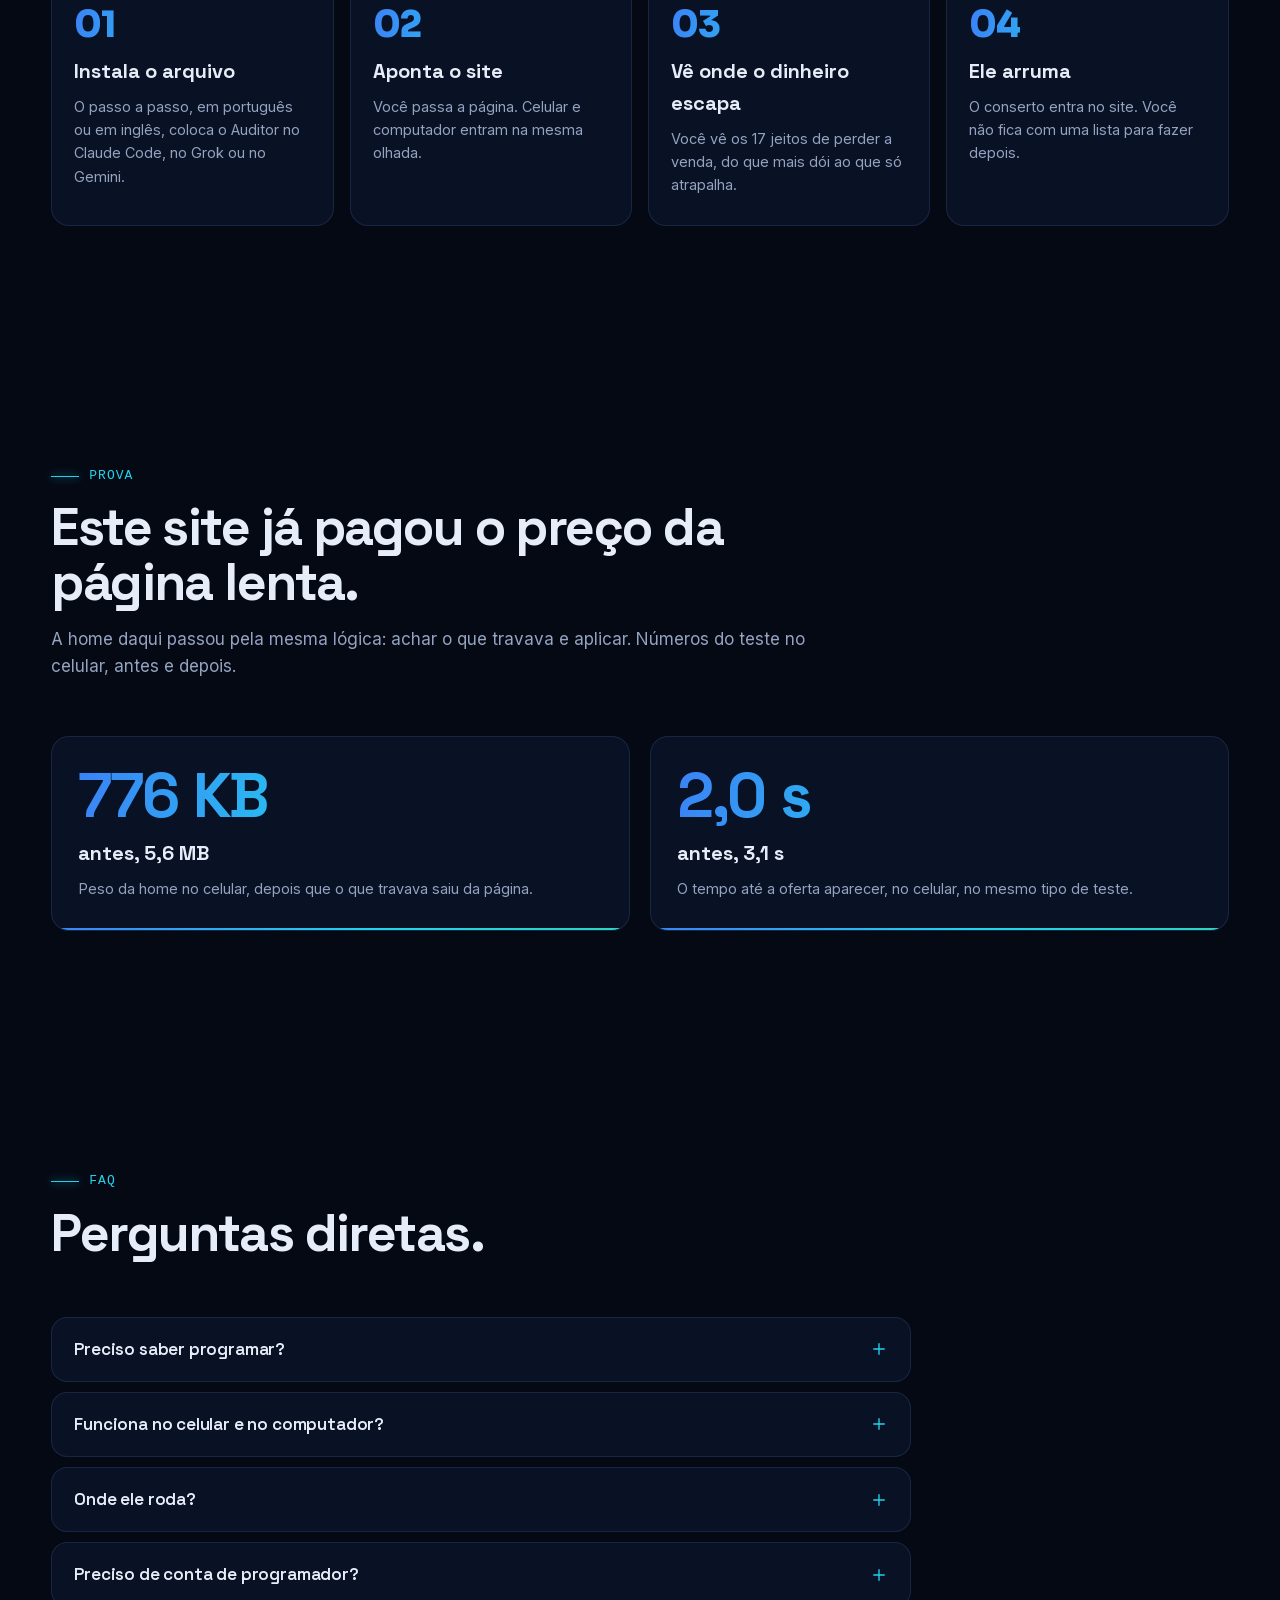
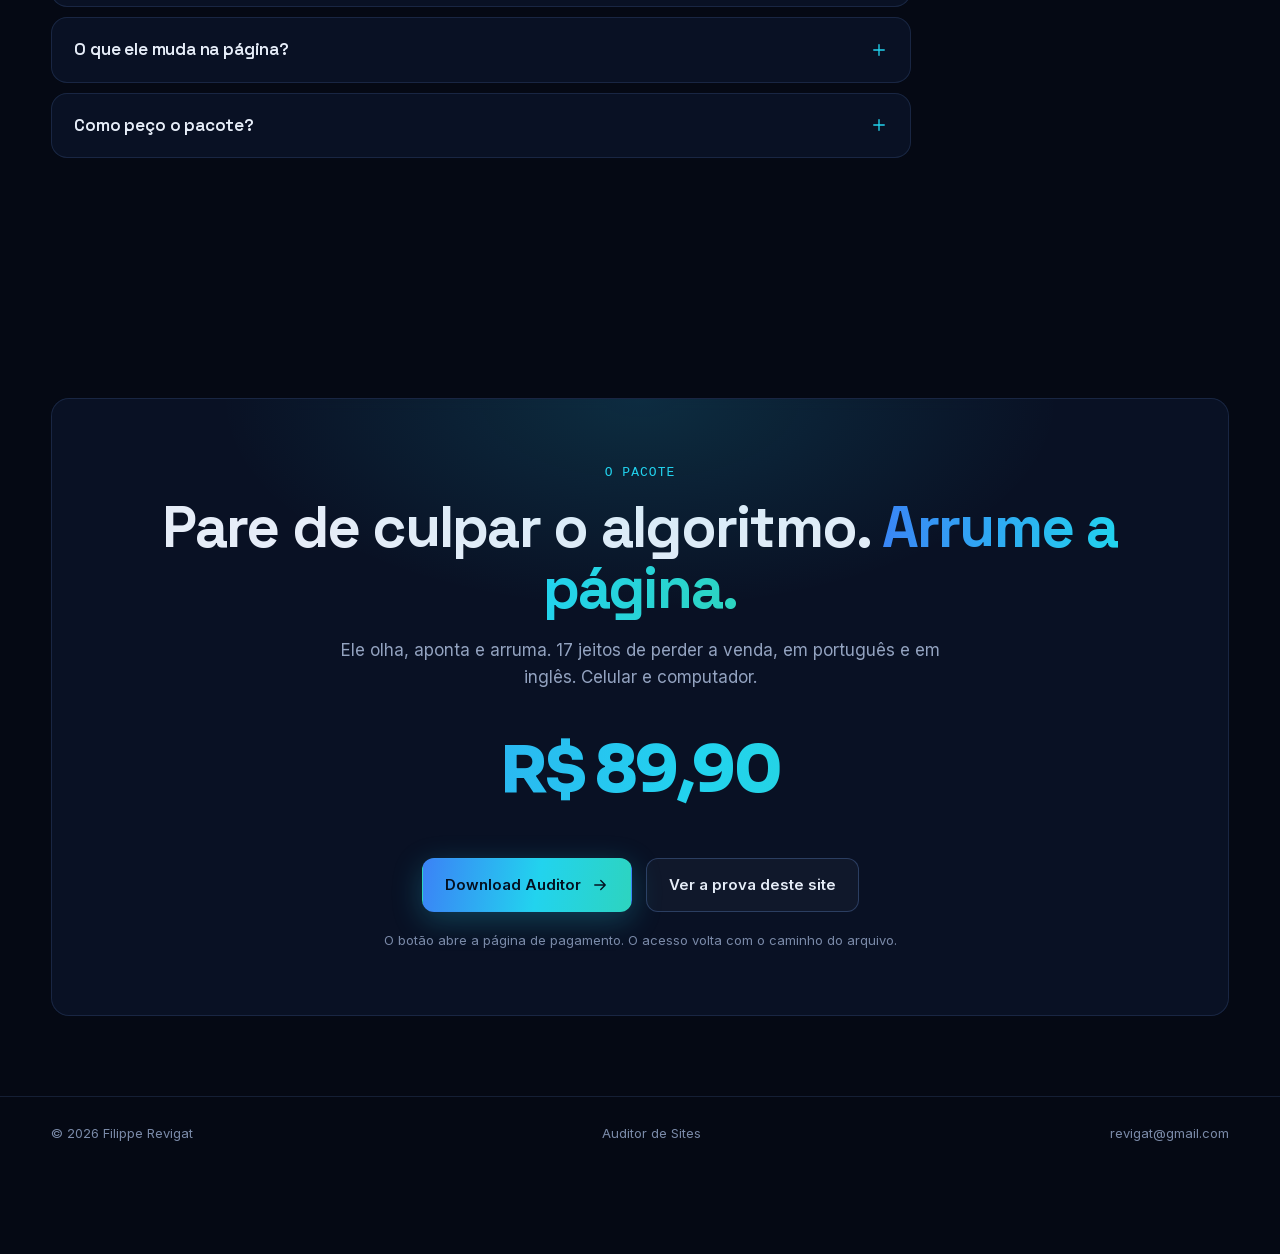
==== commit 67864419: "Adiciona a meta tag de verificação do Google Search Console. O código confirma a propriedade de revi" ====
--- a/auditor-de-sites/index.html
+++ b/auditor-de-sites/index.html
@@ -3,6 +3,7 @@
 <head>
 <meta charset="UTF-8">
 <meta name="viewport" content="width=device-width, initial-scale=1">
+<meta name="google-site-verification" content="bx5R7uaUIGKvdGbP1B0FQhD59mgnzWSswNiIkD972OI">
 <!-- Google tag (gtag.js) -->
 <script async src="https://www.googletagmanager.com/gtag/js?id=G-9262P1QYFR"></script>
 <script>
